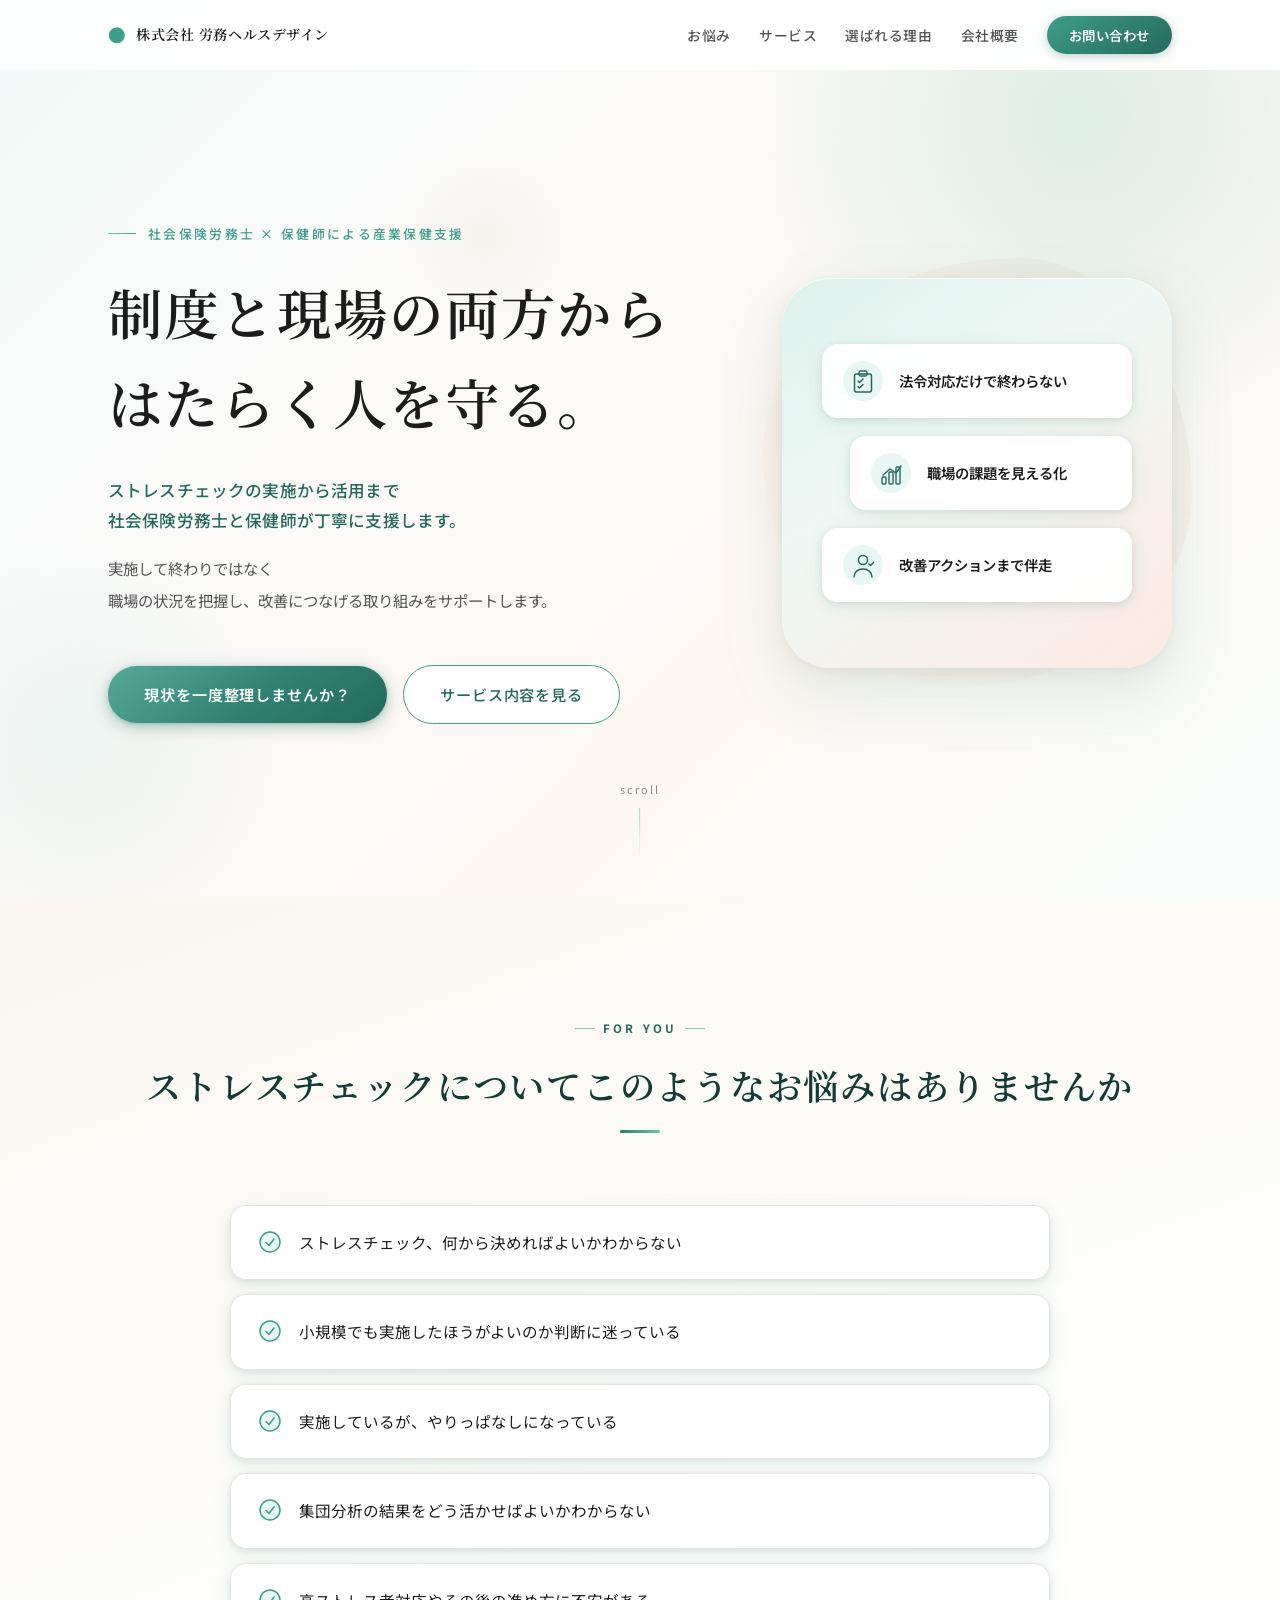
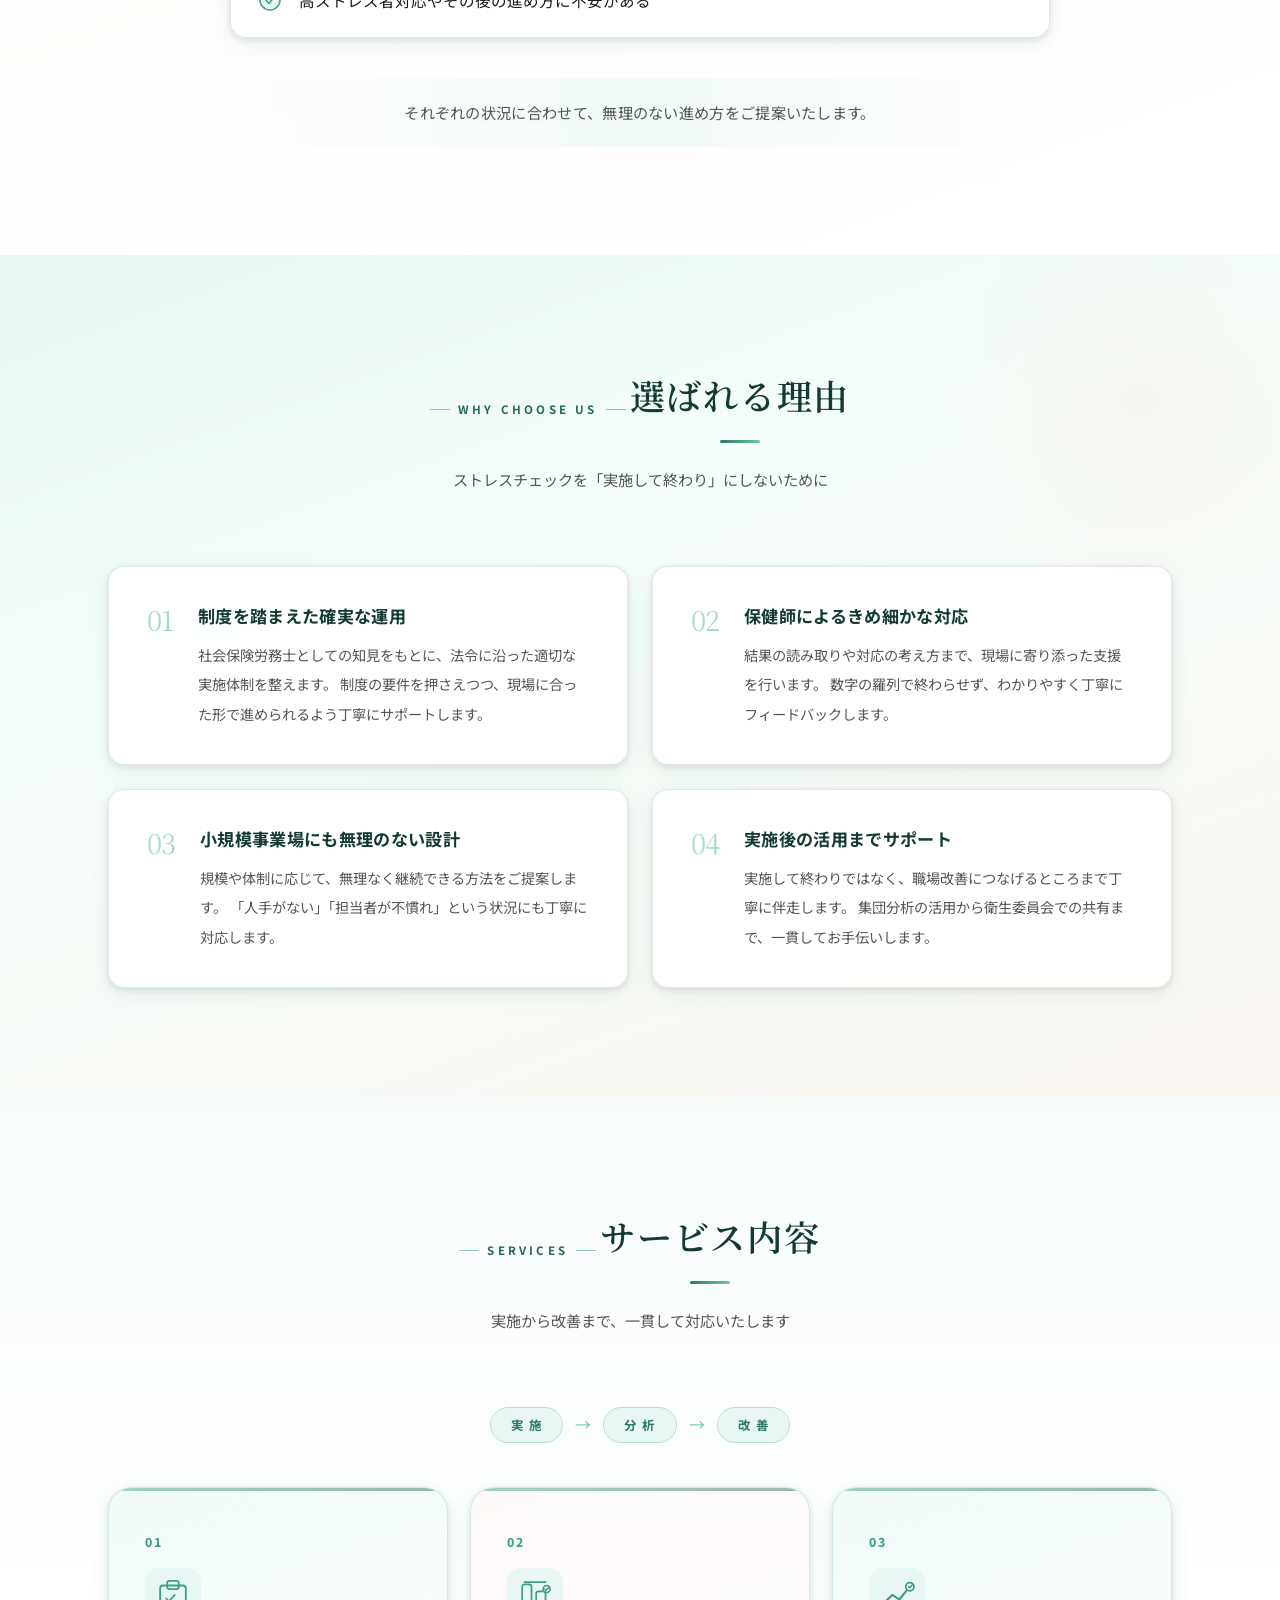
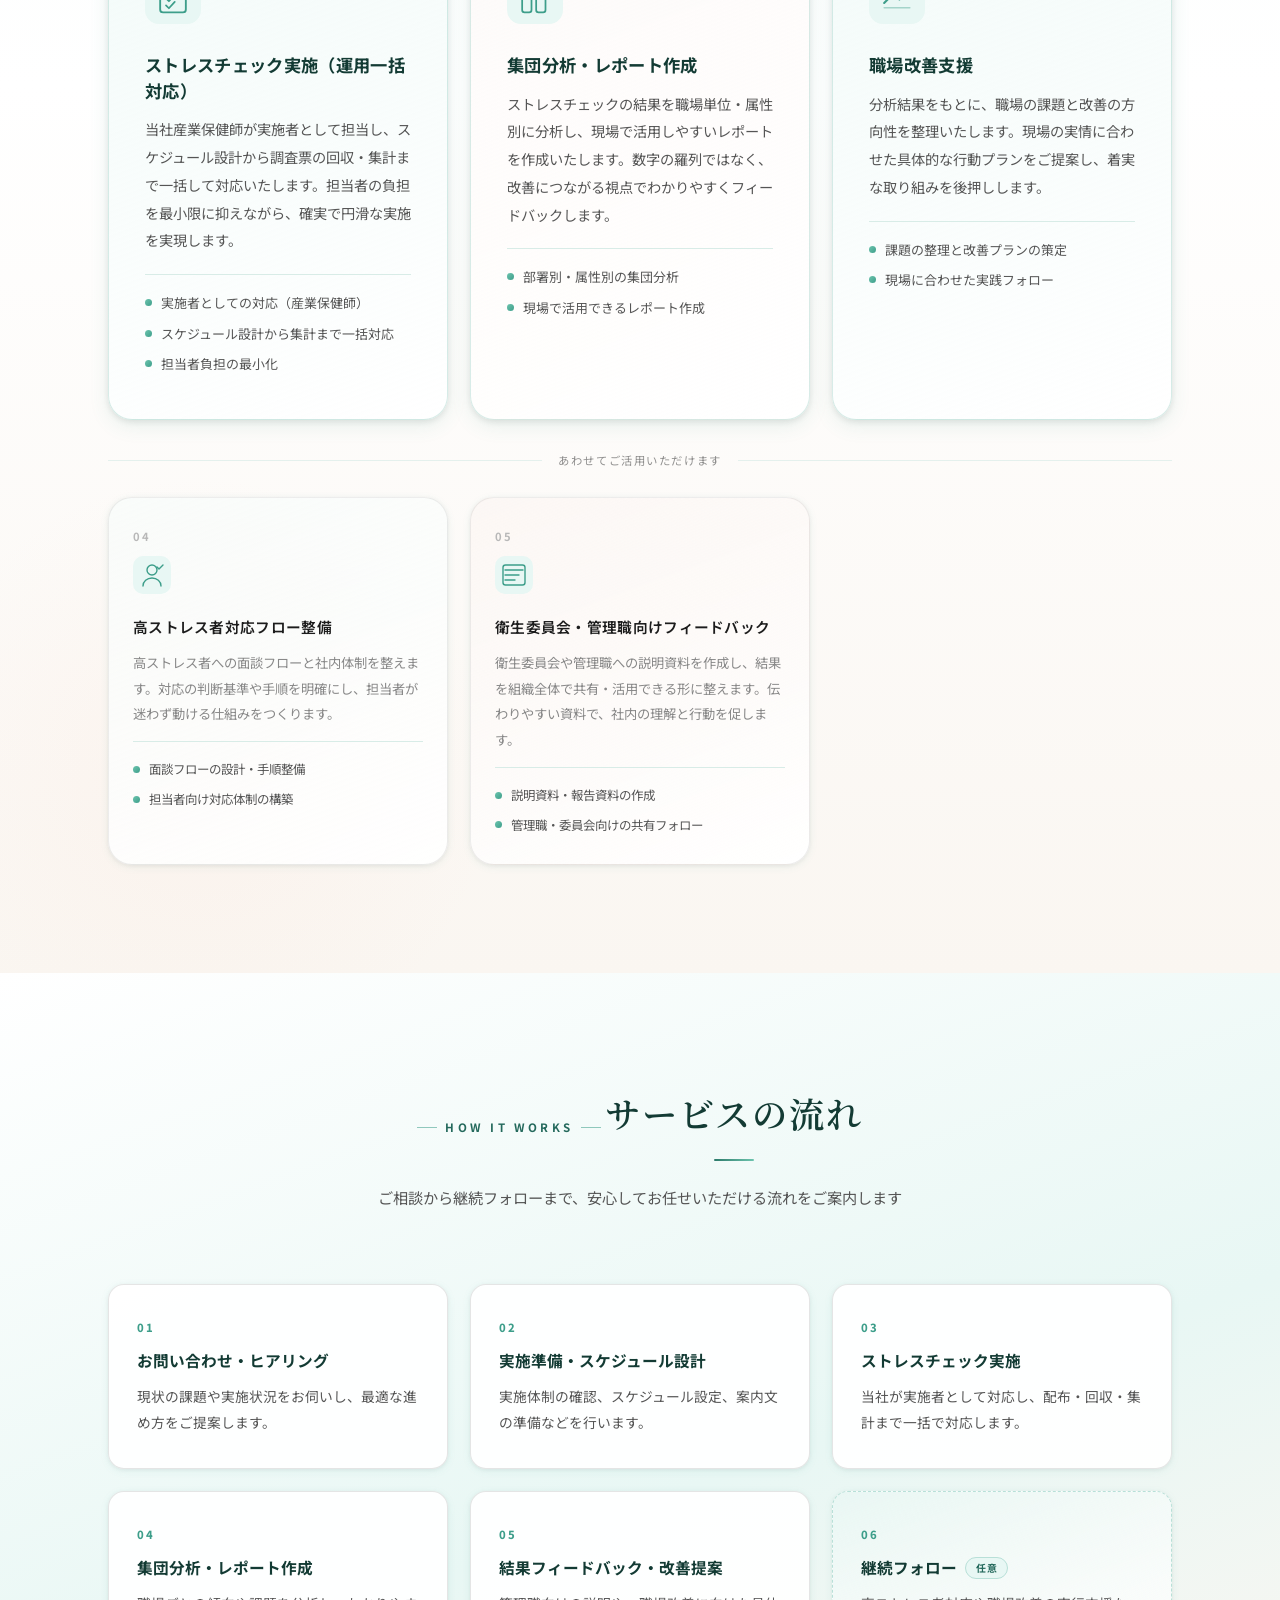
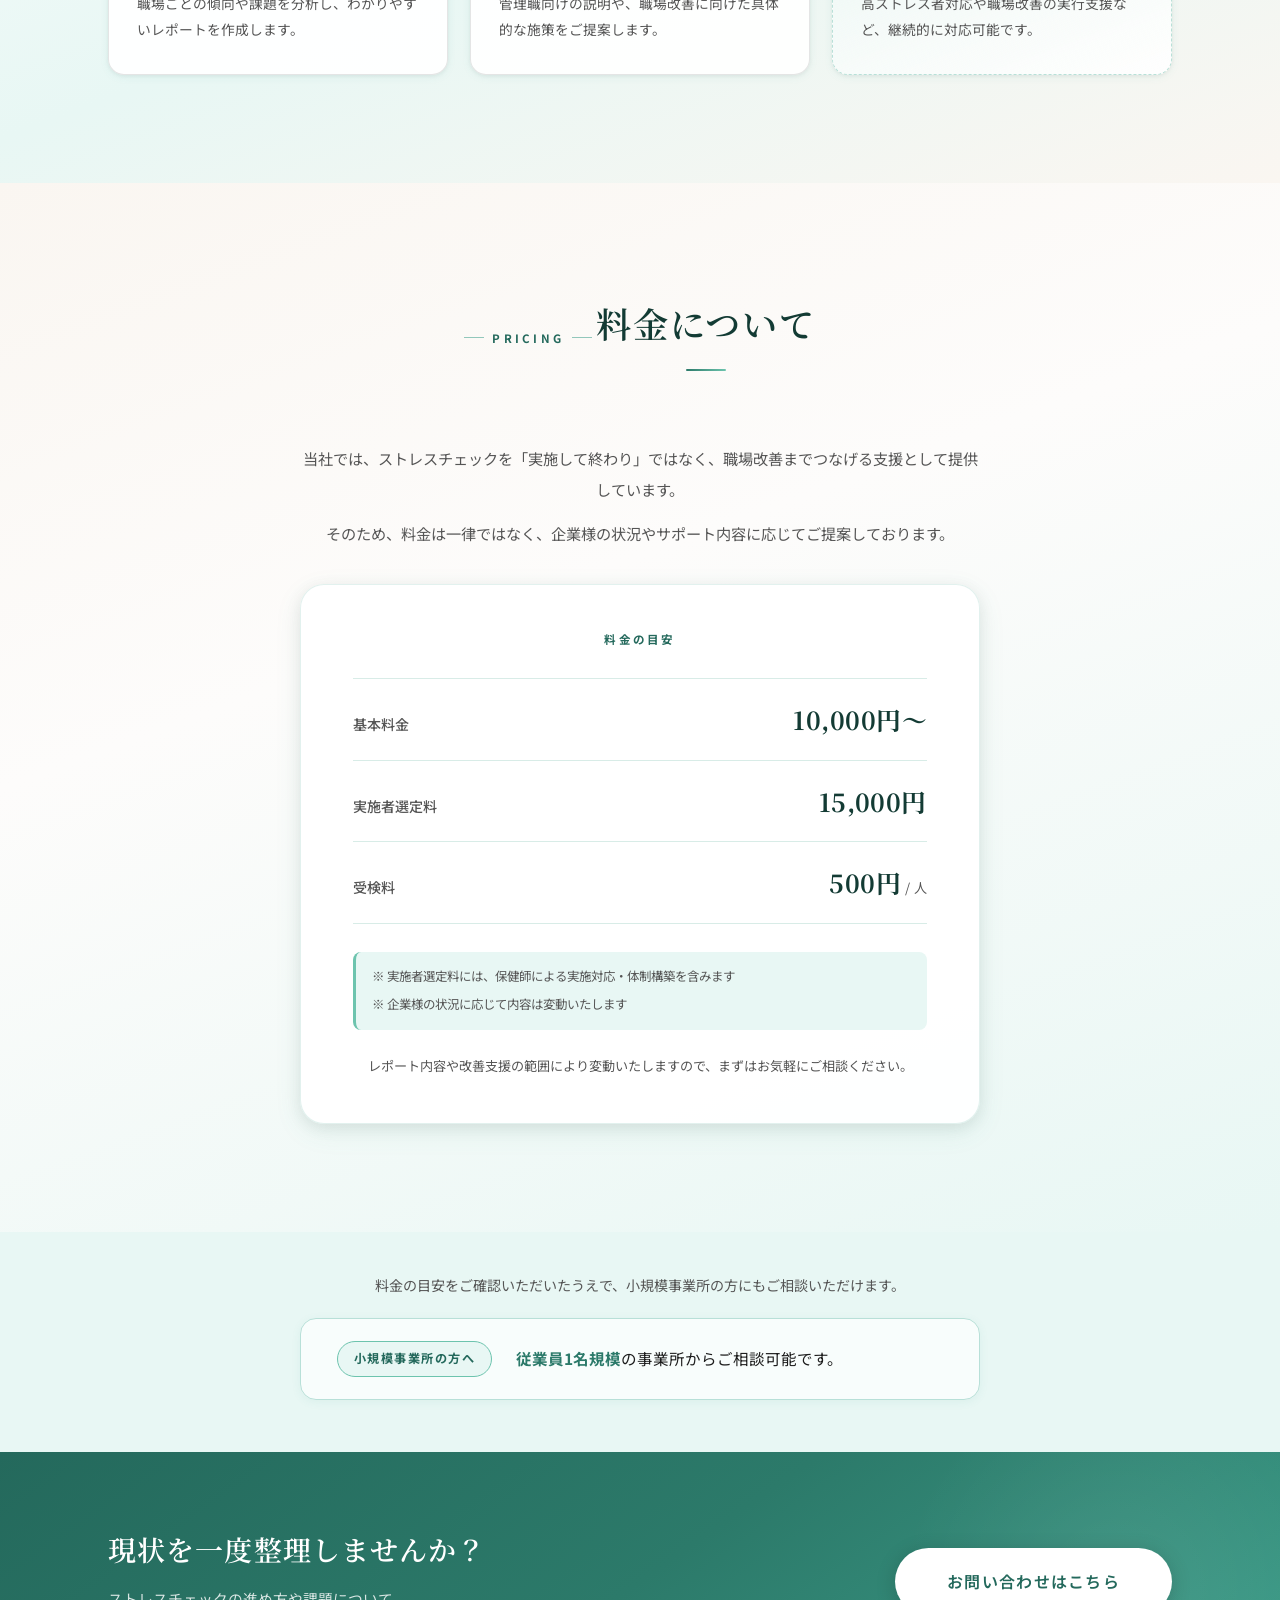
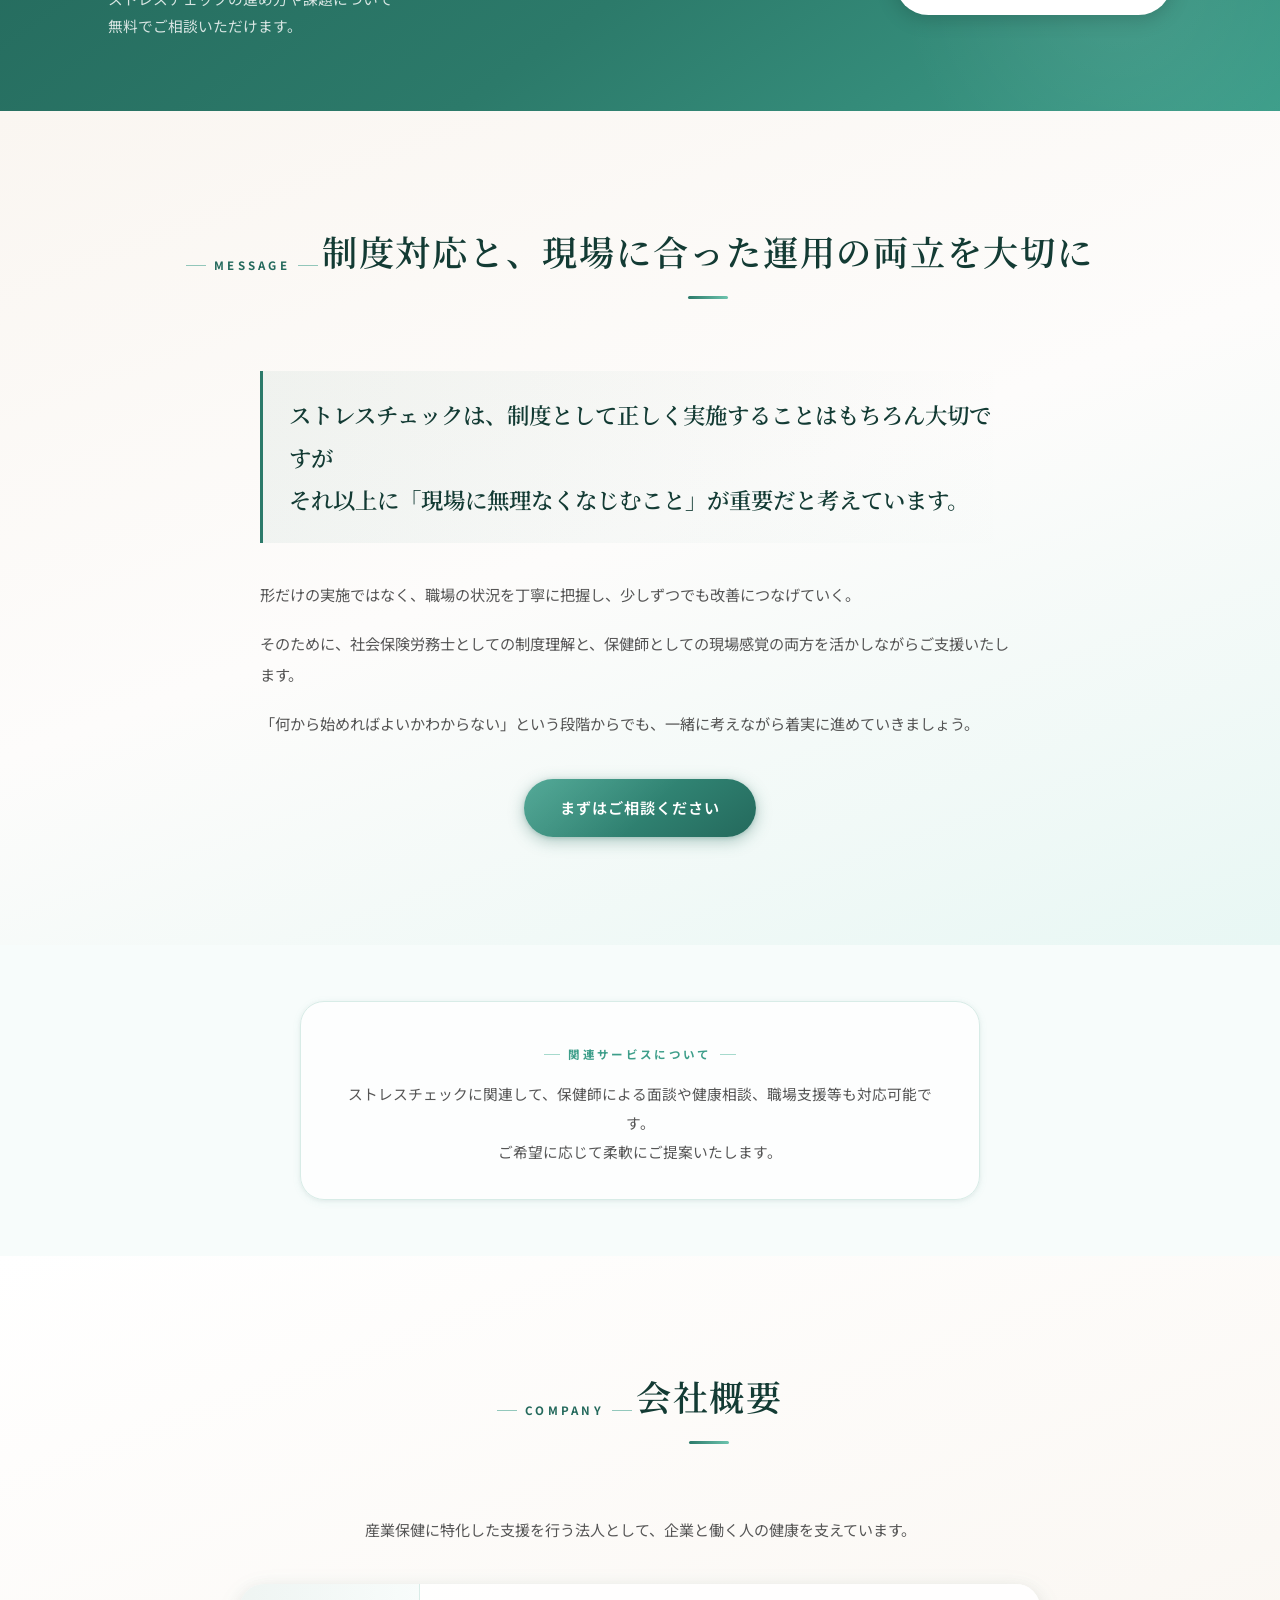
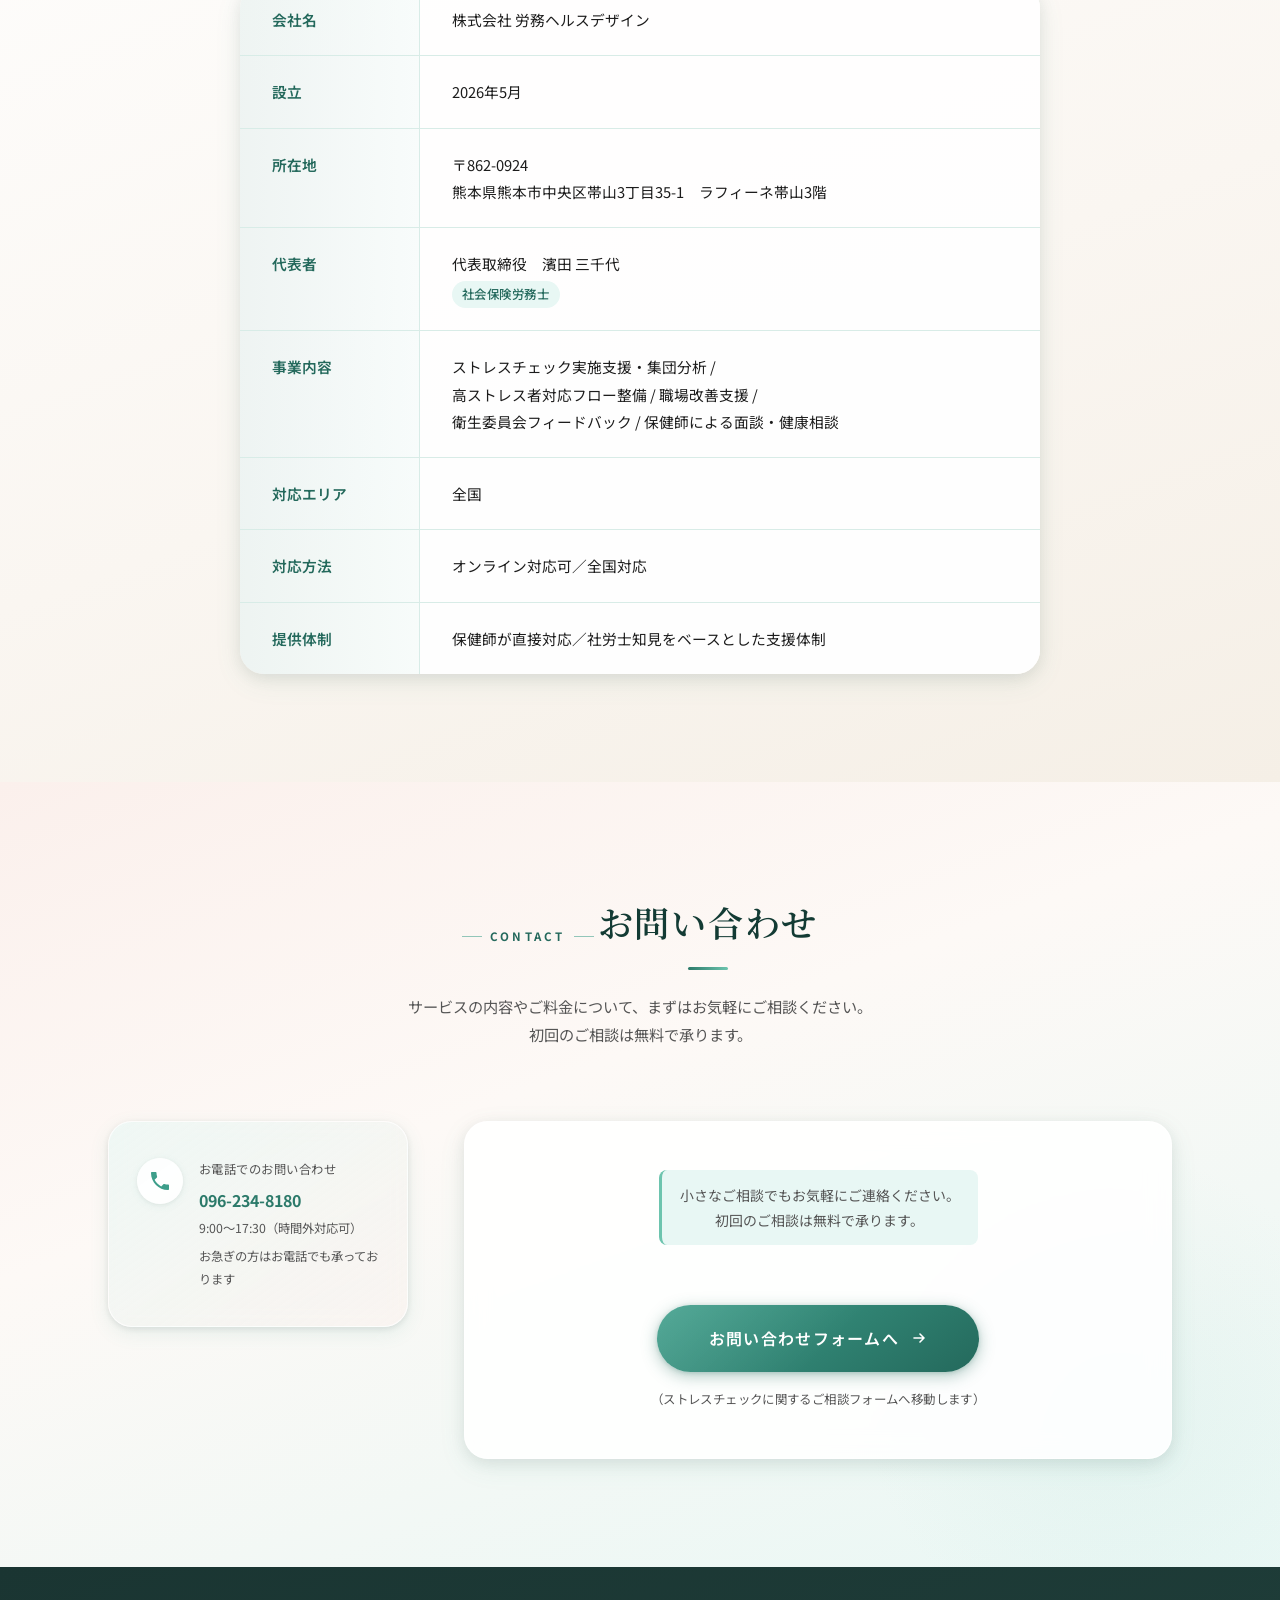
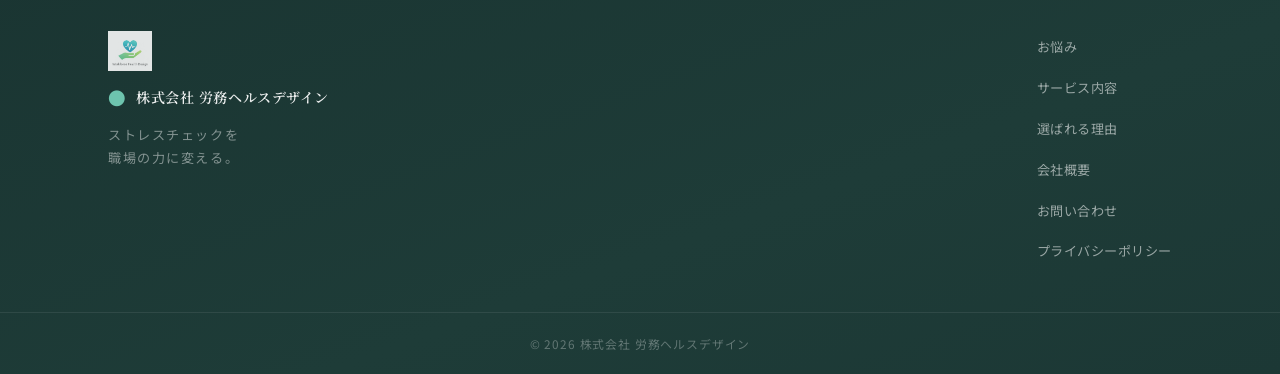
==== index.html @ 90122a7c "公開前の最終調整" ====
<!DOCTYPE html>
<html lang="ja">
<head>
  <meta charset="UTF-8" />
  <meta name="viewport" content="width=device-width, initial-scale=1.0" />
  <title>株式会社 労務ヘルスデザイン | ストレスチェック支援・産業保健サポート</title>
  <meta name="description" content="社会保険労務士の知見を土台に、保健師がストレスチェックの実施から結果活用まで丁寧にサポート。小規模事業場も対応可能。熊本市を拠点に全国対応。" />
  <link rel="preconnect" href="https://fonts.googleapis.com" />
  <link rel="preconnect" href="https://fonts.gstatic.com" crossorigin />
  <link href="https://fonts.googleapis.com/css2?family=Noto+Sans+JP:wght@300;400;500;700&family=Noto+Serif+JP:wght@300;400;600&display=swap" rel="stylesheet" />
  <link rel="stylesheet" href="style.css" />
</head>
<body>

  <!-- ===== HEADER / NAV ===== -->
  <header class="header" id="header">
    <div class="container header__inner">
      <a href="#top" class="logo">
        <span class="logo__mark">●</span>
        <span class="logo__text">株式会社 労務ヘルスデザイン</span>
      </a>
      <nav class="nav" id="nav">
        <ul class="nav__list">
          <li><a href="#concerns" class="nav__link">お悩み</a></li>
          <li><a href="#services" class="nav__link">サービス</a></li>
          <li><a href="#reasons" class="nav__link">選ばれる理由</a></li>
          <li><a href="#company" class="nav__link">会社概要</a></li>
          <li><a href="#contact" class="nav__link nav__link--cta">お問い合わせ</a></li>
        </ul>
      </nav>
      <button class="hamburger" id="hamburger" aria-label="メニューを開く">
        <span></span><span></span><span></span>
      </button>
    </div>
  </header>

  <!-- ===== HERO ===== -->
  <section class="hero" id="top">
    <div class="hero__bg">
      <div class="hero__circle hero__circle--1"></div>
      <div class="hero__circle hero__circle--2"></div>
      <div class="hero__circle hero__circle--3"></div>
      <div class="hero__circle hero__circle--4"></div>
    </div>
    <div class="container hero__inner">
      <div class="hero__content">
        <p class="hero__eyebrow">社会保険労務士 × 保健師による産業保健支援</p>
        <h1 class="hero__title">
          <span class="hero__title-line">制度と現場の両方から</span><br />
          <span class="hero__title-line">はたらく人を守る。</span>
        </h1>
        <p class="hero__subcopy">
          ストレスチェックの実施から活用まで<br />
          社会保険労務士と保健師が丁寧に支援します。
        </p>
        <p class="hero__desc">
          実施して終わりではなく<br class="pc-only" />
          職場の状況を把握し、改善につなげる取り組みをサポートします。
        </p>
        <div class="hero__actions">
          <a href="#contact" class="btn btn--primary">現状を一度整理しませんか？</a>
          <a href="#services" class="btn btn--outline">サービス内容を見る</a>
        </div>
      </div>
      <div class="hero__visual">
        <div class="hero__img-wrap">
          <div class="hero__img-placeholder">
            <div class="hero__icon-group">
              <!-- ① ストレスチェック実施 -->
              <div class="hero__icon-badge">
                <svg width="40" height="40" viewBox="0 0 40 40" fill="none" aria-hidden="true">
                  <circle cx="20" cy="20" r="20" fill="#E8F7F4"/>
                  <rect x="11.5" y="13" width="17" height="18" rx="2" stroke="#24695C" stroke-width="1.5"/>
                  <rect x="16" y="10" width="8" height="5" rx="1.5" stroke="#24695C" stroke-width="1.3"/>
                  <path d="M15 20l1.5 1.5 3.5-3.5" stroke="#24695C" stroke-width="1.4" stroke-linecap="round" stroke-linejoin="round"/>
                  <path d="M15 25.5l1.5 1.5 3.5-3.5" stroke="#24695C" stroke-width="1.4" stroke-linecap="round" stroke-linejoin="round"/>
                </svg>
                <span>法令対応だけで終わらない</span>
              </div>
              <!-- ② 集団分析・結果活用 -->
              <div class="hero__icon-badge">
                <svg width="40" height="40" viewBox="0 0 40 40" fill="none" aria-hidden="true">
                  <circle cx="20" cy="20" r="20" fill="#E8F7F4"/>
                  <rect x="11" y="24" width="4" height="7" rx="1" stroke="#24695C" stroke-width="1.4"/>
                  <rect x="18" y="19" width="4" height="12" rx="1" stroke="#24695C" stroke-width="1.4"/>
                  <rect x="25" y="14" width="4" height="17" rx="1" stroke="#24695C" stroke-width="1.4"/>
                  <path d="M12 22l7-6 6 4 5-7" stroke="#24695C" stroke-width="1.4" stroke-linecap="round" stroke-linejoin="round"/>
                </svg>
                <span>職場の課題を見える化</span>
              </div>
              <!-- ③ 高ストレス者対応 -->
              <div class="hero__icon-badge">
                <svg width="40" height="40" viewBox="0 0 40 40" fill="none" aria-hidden="true">
                  <circle cx="20" cy="20" r="20" fill="#E8F7F4"/>
                  <circle cx="20" cy="15" r="4.5" stroke="#24695C" stroke-width="1.5"/>
                  <path d="M11 32c0-5 4-8 9-8s9 3 9 8" stroke="#24695C" stroke-width="1.5" stroke-linecap="round"/>
                  <path d="M26 19l1.5 1.5 3-3" stroke="#24695C" stroke-width="1.4" stroke-linecap="round" stroke-linejoin="round"/>
                </svg>
                <span>改善アクションまで伴走</span>
              </div>
            </div>
          </div>
        </div>
      </div>
    </div>
    <div class="hero__scroll">
      <span>scroll</span>
      <div class="hero__scroll-line"></div>
    </div>
  </section>

  <!-- ===== CONCERNS ===== -->
  <section class="section concerns" id="concerns">
    <div class="container">
      <div class="section__head">
        <p class="section__label">For You</p>
        <h2 class="section__title">ストレスチェックについて<br class="sp-only" />このようなお悩みはありませんか</h2>
      </div>
      <div class="concerns__inner">
        <ul class="concerns__list">
          <li class="concerns__item">
            <svg width="22" height="22" viewBox="0 0 22 22" fill="none" aria-hidden="true" class="concerns__check">
              <circle cx="11" cy="11" r="10" fill="#E8F7F4" stroke="#3D9E8A" stroke-width="1.5"/>
              <path d="M7 11.5l3 3 5-6.5" stroke="#3D9E8A" stroke-width="1.6" stroke-linecap="round" stroke-linejoin="round"/>
            </svg>
            <span>ストレスチェック、何から決めればよいかわからない</span>
          </li>
          <li class="concerns__item">
            <svg width="22" height="22" viewBox="0 0 22 22" fill="none" aria-hidden="true" class="concerns__check">
              <circle cx="11" cy="11" r="10" fill="#E8F7F4" stroke="#3D9E8A" stroke-width="1.5"/>
              <path d="M7 11.5l3 3 5-6.5" stroke="#3D9E8A" stroke-width="1.6" stroke-linecap="round" stroke-linejoin="round"/>
            </svg>
            <span>小規模でも実施したほうがよいのか<br class="sp-only" />判断に迷っている</span>
          </li>
          <li class="concerns__item">
            <svg width="22" height="22" viewBox="0 0 22 22" fill="none" aria-hidden="true" class="concerns__check">
              <circle cx="11" cy="11" r="10" fill="#E8F7F4" stroke="#3D9E8A" stroke-width="1.5"/>
              <path d="M7 11.5l3 3 5-6.5" stroke="#3D9E8A" stroke-width="1.6" stroke-linecap="round" stroke-linejoin="round"/>
            </svg>
            <span>実施しているが、やりっぱなしになっている</span>
          </li>
          <li class="concerns__item">
            <svg width="22" height="22" viewBox="0 0 22 22" fill="none" aria-hidden="true" class="concerns__check">
              <circle cx="11" cy="11" r="10" fill="#E8F7F4" stroke="#3D9E8A" stroke-width="1.5"/>
              <path d="M7 11.5l3 3 5-6.5" stroke="#3D9E8A" stroke-width="1.6" stroke-linecap="round" stroke-linejoin="round"/>
            </svg>
            <span>集団分析の結果をどう活かせばよいか<br class="sp-only" />わからない</span>
          </li>
          <li class="concerns__item">
            <svg width="22" height="22" viewBox="0 0 22 22" fill="none" aria-hidden="true" class="concerns__check">
              <circle cx="11" cy="11" r="10" fill="#E8F7F4" stroke="#3D9E8A" stroke-width="1.5"/>
              <path d="M7 11.5l3 3 5-6.5" stroke="#3D9E8A" stroke-width="1.6" stroke-linecap="round" stroke-linejoin="round"/>
            </svg>
            <span>高ストレス者対応や<br class="sp-only" />その後の進め方に不安がある</span>
          </li>
        </ul>
        <p class="concerns__closing">
          それぞれの状況に合わせて、無理のない進め方をご提案いたします。
        </p>
      </div>
    </div>
  </section>

  <!-- ===== REASONS ===== -->
  <section class="section reasons" id="reasons">
    <div class="container">
      <div class="section__head">
        <p class="section__label">Why Choose Us</p>
        <h2 class="section__title">選ばれる理由</h2>
        <p class="section__sub">ストレスチェックを「実施して終わり」にしないために</p>
      </div>
      <div class="reasons__grid">

        <div class="reason-item fade-up">
          <div class="reason-item__num">01</div>
          <div class="reason-item__body">
            <h3 class="reason-item__title">制度を踏まえた確実な運用</h3>
            <p class="reason-item__text">
              社会保険労務士としての知見をもとに、法令に沿った適切な実施体制を整えます。
              制度の要件を押さえつつ、現場に合った形で進められるよう丁寧にサポートします。
            </p>
          </div>
        </div>

        <div class="reason-item fade-up fade-up-delay-1">
          <div class="reason-item__num">02</div>
          <div class="reason-item__body">
            <h3 class="reason-item__title">保健師によるきめ細かな対応</h3>
            <p class="reason-item__text">
              結果の読み取りや対応の考え方まで、現場に寄り添った支援を行います。
              数字の羅列で終わらせず、わかりやすく丁寧にフィードバックします。
            </p>
          </div>
        </div>

        <div class="reason-item fade-up fade-up-delay-2">
          <div class="reason-item__num">03</div>
          <div class="reason-item__body">
            <h3 class="reason-item__title">小規模事業場にも無理のない設計</h3>
            <p class="reason-item__text">
              規模や体制に応じて、無理なく継続できる方法をご提案します。
              「人手がない」「担当者が不慣れ」という状況にも丁寧に対応します。
            </p>
          </div>
        </div>

        <div class="reason-item fade-up fade-up-delay-3">
          <div class="reason-item__num">04</div>
          <div class="reason-item__body">
            <h3 class="reason-item__title">実施後の活用までサポート</h3>
            <p class="reason-item__text">
              実施して終わりではなく、職場改善につなげるところまで丁寧に伴走します。
              集団分析の活用から衛生委員会での共有まで、一貫してお手伝いします。
            </p>
          </div>
        </div>

      </div>
    </div>
  </section>

  <!-- ===== SERVICES ===== -->
  <section class="section services" id="services">
    <div class="container">
      <div class="section__head">
        <p class="section__label">Services</p>
        <h2 class="section__title">サービス内容</h2>
        <p class="section__sub">実施から改善まで、一貫して対応いたします</p>
      </div>
      <div class="services__flow-bar" aria-hidden="true">
        <span class="services__flow-bar__step">実 施</span>
        <span class="services__flow-bar__arrow">→</span>
        <span class="services__flow-bar__step">分 析</span>
        <span class="services__flow-bar__arrow">→</span>
        <span class="services__flow-bar__step">改 善</span>
      </div>
      <div class="services__grid">

        <div class="service-card service-card--main">
          <div class="service-card__num">01</div>
          <div class="service-card__icon">
            <svg width="48" height="48" viewBox="0 0 48 48" fill="none" aria-hidden="true">
              <rect width="48" height="48" rx="12" fill="#E8F7F4"/>
              <rect x="13" y="15" width="22" height="23" rx="2.5" stroke="#3D9E8A" stroke-width="1.6"/>
              <rect x="19" y="11" width="10" height="7" rx="2" stroke="#3D9E8A" stroke-width="1.5"/>
              <path d="M18 26l2.5 2.5 5-5.5" stroke="#3D9E8A" stroke-width="1.5" stroke-linecap="round" stroke-linejoin="round"/>
              <path d="M18 32l2.5 2.5 5-5.5" stroke="#3D9E8A" stroke-width="1.5" stroke-linecap="round" stroke-linejoin="round"/>
            </svg>
          </div>
          <h3 class="service-card__title">ストレスチェック実施（運用一括対応）</h3>
          <p class="service-card__text">
            当社産業保健師が実施者として担当し、スケジュール設計から調査票の回収・集計まで一括して対応いたします。担当者の負担を最小限に抑えながら、確実で円滑な実施を実現します。
          </p>
          <ul class="service-card__list">
            <li>実施者としての対応（産業保健師）</li>
            <li>スケジュール設計から集計まで一括対応</li>
            <li>担当者負担の最小化</li>
          </ul>
        </div>

        <div class="service-card service-card--main">
          <div class="service-card__num">02</div>
          <div class="service-card__icon">
            <svg width="48" height="48" viewBox="0 0 48 48" fill="none" aria-hidden="true">
              <rect width="48" height="48" rx="12" fill="#E8F7F4"/>
              <rect x="13" y="14" width="8" height="24" rx="2" stroke="#3D9E8A" stroke-width="1.5"/>
              <rect x="25" y="20" width="8" height="18" rx="2" stroke="#3D9E8A" stroke-width="1.5"/>
              <path d="M15 12h18" stroke="#3D9E8A" stroke-width="1.5" stroke-linecap="round"/>
              <circle cx="34" cy="18" r="3" stroke="#3D9E8A" stroke-width="1.4"/>
              <path d="M32.5 18l1 1 2-2" stroke="#3D9E8A" stroke-width="1.3" stroke-linecap="round" stroke-linejoin="round"/>
            </svg>
          </div>
          <h3 class="service-card__title">集団分析・レポート作成</h3>
          <p class="service-card__text">
            ストレスチェックの結果を職場単位・属性別に分析し、現場で活用しやすいレポートを作成いたします。数字の羅列ではなく、改善につながる視点でわかりやすくフィードバックします。
          </p>
          <ul class="service-card__list">
            <li>部署別・属性別の集団分析</li>
            <li>現場で活用できるレポート作成</li>
          </ul>
        </div>

        <div class="service-card service-card--main">
          <div class="service-card__num">03</div>
          <div class="service-card__icon">
            <svg width="48" height="48" viewBox="0 0 48 48" fill="none" aria-hidden="true">
              <rect width="48" height="48" rx="12" fill="#E8F7F4"/>
              <path d="M13 34h22" stroke="#3D9E8A" stroke-width="1.3" stroke-linecap="round" opacity=".4"/>
              <path d="M13 30l7-7 6 4 9-11" stroke="#3D9E8A" stroke-width="1.8" stroke-linecap="round" stroke-linejoin="round"/>
              <circle cx="35" cy="16" r="3.5" fill="#E8F7F4" stroke="#3D9E8A" stroke-width="1.5"/>
              <path d="M33.8 16l1 1 2.4-2.4" stroke="#3D9E8A" stroke-width="1.3" stroke-linecap="round" stroke-linejoin="round"/>
            </svg>
          </div>
          <h3 class="service-card__title">職場改善支援</h3>
          <p class="service-card__text">
            分析結果をもとに、職場の課題と改善の方向性を整理いたします。現場の実情に合わせた具体的な行動プランをご提案し、着実な取り組みを後押しします。
          </p>
          <ul class="service-card__list">
            <li>課題の整理と改善プランの策定</li>
            <li>現場に合わせた実践フォロー</li>
          </ul>
        </div>

        <div class="services__divider" aria-hidden="true">
          <span>あわせてご活用いただけます</span>
        </div>

        <div class="service-card service-card--sub">
          <div class="service-card__num">04</div>
          <div class="service-card__icon">
            <svg width="38" height="38" viewBox="0 0 38 38" fill="none" aria-hidden="true">
              <rect width="38" height="38" rx="10" fill="#E8F7F4"/>
              <circle cx="19" cy="14" r="5" stroke="#3D9E8A" stroke-width="1.4"/>
              <path d="M10 30c0-4.4 4-8 9-8s9 3.6 9 8" stroke="#3D9E8A" stroke-width="1.4" stroke-linecap="round"/>
              <path d="M24 11l2 2 4-4" stroke="#3D9E8A" stroke-width="1.4" stroke-linecap="round" stroke-linejoin="round"/>
            </svg>
          </div>
          <h3 class="service-card__title">高ストレス者対応フロー整備</h3>
          <p class="service-card__text">
            高ストレス者への面談フローと社内体制を整えます。対応の判断基準や手順を明確にし、担当者が迷わず動ける仕組みをつくります。
          </p>
          <ul class="service-card__list">
            <li>面談フローの設計・手順整備</li>
            <li>担当者向け対応体制の構築</li>
          </ul>
        </div>

        <div class="service-card service-card--sub">
          <div class="service-card__num">05</div>
          <div class="service-card__icon">
            <svg width="38" height="38" viewBox="0 0 38 38" fill="none" aria-hidden="true">
              <rect width="38" height="38" rx="10" fill="#E8F7F4"/>
              <path d="M10 14h18M10 19h14M10 24h10" stroke="#3D9E8A" stroke-width="1.4" stroke-linecap="round"/>
              <rect x="8" y="9" width="22" height="20" rx="2.5" stroke="#3D9E8A" stroke-width="1.4"/>
            </svg>
          </div>
          <h3 class="service-card__title">衛生委員会・管理職向けフィードバック</h3>
          <p class="service-card__text">
            衛生委員会や管理職への説明資料を作成し、結果を組織全体で共有・活用できる形に整えます。伝わりやすい資料で、社内の理解と行動を促します。
          </p>
          <ul class="service-card__list">
            <li>説明資料・報告資料の作成</li>
            <li>管理職・委員会向けの共有フォロー</li>
          </ul>
        </div>

      </div>
    </div>
  </section>

  <!-- ===== SERVICE FLOW ===== -->
  <section class="section flow-section" id="flow">
    <div class="container">
      <div class="section__head">
        <p class="section__label">How it Works</p>
        <h2 class="section__title">サービスの流れ</h2>
        <p class="section__sub">ご相談から継続フォローまで、安心してお任せいただける流れをご案内します</p>
      </div>
      <div class="flow-steps">
        <div class="flow-step">
          <span class="flow-step__num">01</span>
          <h3 class="flow-step__title">お問い合わせ・ヒアリング</h3>
          <p class="flow-step__text">現状の課題や実施状況をお伺いし、最適な進め方をご提案します。</p>
        </div>
        <div class="flow-step">
          <span class="flow-step__num">02</span>
          <h3 class="flow-step__title">実施準備・スケジュール設計</h3>
          <p class="flow-step__text">実施体制の確認、スケジュール設定、案内文の準備などを行います。</p>
        </div>
        <div class="flow-step">
          <span class="flow-step__num">03</span>
          <h3 class="flow-step__title">ストレスチェック実施</h3>
          <p class="flow-step__text">当社が実施者として対応し、配布・回収・集計まで一括で対応します。</p>
        </div>
        <div class="flow-step">
          <span class="flow-step__num">04</span>
          <h3 class="flow-step__title">集団分析・レポート作成</h3>
          <p class="flow-step__text">職場ごとの傾向や課題を分析し、わかりやすいレポートを作成します。</p>
        </div>
        <div class="flow-step">
          <span class="flow-step__num">05</span>
          <h3 class="flow-step__title">結果フィードバック・改善提案</h3>
          <p class="flow-step__text">管理職向けの説明や、職場改善に向けた具体的な施策をご提案します。</p>
        </div>
        <div class="flow-step flow-step--optional">
          <span class="flow-step__num">06</span>
          <h3 class="flow-step__title">継続フォロー<span class="flow-step__badge">任意</span></h3>
          <p class="flow-step__text">高ストレス者対応や職場改善の実行支援など、継続的に対応可能です。</p>
        </div>
      </div>
    </div>
  </section>

  <!-- ===== PRICING ===== -->
  <section class="section pricing" id="pricing">
    <div class="container">
      <div class="section__head">
        <p class="section__label">Pricing</p>
        <h2 class="section__title">料金について</h2>
      </div>
      <div class="pricing__inner">
        <div class="pricing__lead">
          <p>当社では、ストレスチェックを「実施して終わり」ではなく、職場改善までつなげる支援として提供しています。</p>
          <p>そのため、料金は一律ではなく、企業様の状況やサポート内容に応じてご提案しております。</p>
        </div>
        <div class="pricing__card">
          <p class="pricing__card-label">料金の目安</p>
          <ul class="pricing__list">
            <li class="pricing__item">
              <span class="pricing__item-label">基本料金</span>
              <span class="pricing__item-value">10,000円〜</span>
            </li>
            <li class="pricing__item">
              <span class="pricing__item-label">実施者選定料</span>
              <span class="pricing__item-value">15,000円</span>
            </li>
            <li class="pricing__item">
              <span class="pricing__item-label">受検料</span>
              <span class="pricing__item-value">500円<span class="pricing__item-unit"> / 人</span></span>
            </li>
          </ul>
          <ul class="pricing__remarks">
            <li>※ 実施者選定料には、保健師による実施対応・体制構築を含みます</li>
            <li>※ 企業様の状況に応じて内容は変動いたします</li>
          </ul>
          <p class="pricing__card-note">レポート内容や改善支援の範囲により変動いたしますので、まずはお気軽にご相談ください。</p>
        </div>
      </div>
    </div>
  </section>

  <!-- ===== SMALL BUSINESS CALLOUT ===== -->
  <section class="smb-callout">
    <div class="container">
      <p class="smb-callout__lead">料金の目安をご確認いただいたうえで、小規模事業所の方にもご相談いただけます。</p>
      <div class="smb-callout__box">
        <span class="smb-callout__tag">小規模事業所の方へ</span>
        <p class="smb-callout__text"><span class="smb-callout__highlight">従業員1名規模</span>の事業所からご相談可能です。</p>
      </div>
    </div>
  </section>

  <!-- ===== PRICING CTA ===== -->
  <section class="pricing-cta">
    <div class="container">
      <div class="pricing-cta__inner">
        <div class="pricing-cta__text">
          <h2 class="pricing-cta__title">現状を一度整理しませんか？</h2>
          <p class="pricing-cta__sub">ストレスチェックの進め方や課題について<br />無料でご相談いただけます。</p>
        </div>
        <a href="#contact" class="btn btn--primary btn--lg pricing-cta__btn">お問い合わせはこちら</a>
      </div>
    </div>
  </section>

  <!-- ===== MESSAGE ===== -->
  <section class="section message" id="message">
    <div class="container">
      <div class="section__head">
        <p class="section__label">Message</p>
        <h2 class="section__title">制度対応と、現場に合った運用の両立を大切に</h2>
      </div>
      <div class="message__inner">
        <p class="message__lead">
          ストレスチェックは、制度として正しく実施することはもちろん大切ですが<br class="pc-only" />
          それ以上に「現場に無理なくなじむこと」が重要だと考えています。
        </p>
        <p class="message__body">
          形だけの実施ではなく、職場の状況を丁寧に把握し、少しずつでも改善につなげていく。
        </p>
        <p class="message__body">
          そのために、社会保険労務士としての制度理解と、保健師としての現場感覚の両方を活かしながらご支援いたします。
        </p>
        <p class="message__body">
          「何から始めればよいかわからない」という段階からでも、一緒に考えながら着実に進めていきましょう。
        </p>
        <div class="message__actions">
          <a href="#contact" class="btn btn--primary">まずはご相談ください</a>
        </div>
      </div>
    </div>
  </section>

  <!-- ===== SUPPLEMENTARY ===== -->
  <section class="supplementary" id="supplementary">
    <div class="container">
      <div class="supplementary__inner">
        <p class="supplementary__label">関連サービスについて</p>
        <p class="supplementary__text">
          ストレスチェックに関連して、保健師による面談や健康相談、職場支援等も対応可能です。<br />
          ご希望に応じて柔軟にご提案いたします。
        </p>
      </div>
    </div>
  </section>

  <!-- ===== COMPANY ===== -->
  <section class="section company" id="company">
    <div class="container">
      <div class="section__head">
        <p class="section__label">Company</p>
        <h2 class="section__title">会社概要</h2>
      </div>
      <div class="company__inner">
        <p class="company__intro">産業保健に特化した支援を行う法人として、企業と働く人の健康を支えています。</p>
        <table class="company__table">
          <tbody>
            <tr>
              <th>会社名</th>
              <td>株式会社 労務ヘルスデザイン</td>
            </tr>
            <tr>
              <th>設立</th>
              <td>2026年5月</td>
            </tr>
            <tr>
              <th>所在地</th>
              <td>〒862-0924<br />熊本県熊本市中央区帯山3丁目35-1　ラフィーネ帯山3階</td>
            </tr>
            <tr>
              <th>代表者</th>
              <td>代表取締役　濱田 三千代<br /><span class="company__td-note">社会保険労務士</span></td>
            </tr>
            <tr>
              <th>事業内容</th>
              <td>
                ストレスチェック実施支援・集団分析 /<br />
                高ストレス者対応フロー整備 / 職場改善支援 /<br />
                衛生委員会フィードバック / 保健師による面談・健康相談
              </td>
            </tr>
            <tr>
              <th>対応エリア</th>
              <td>全国</td>
            </tr>
            <tr>
              <th>対応方法</th>
              <td>オンライン対応可／全国対応</td>
            </tr>
            <tr>
              <th>提供体制</th>
              <td>保健師が直接対応／社労士知見をベースとした支援体制</td>
            </tr>
          </tbody>
        </table>
      </div>
    </div>
  </section>

  <!-- ===== CONTACT ===== -->
  <section class="section contact" id="contact">
    <div class="container">
      <div class="section__head">
        <p class="section__label">Contact</p>
        <h2 class="section__title">お問い合わせ</h2>
        <p class="section__sub">
          サービスの内容やご料金について、まずはお気軽にご相談ください。<br />
          初回のご相談は無料で承ります。
        </p>
      </div>
      <div class="contact__inner">
        <div class="contact__info">
          <div class="contact__info-item">
            <div class="contact__info-icon">
              <svg width="24" height="24" viewBox="0 0 24 24" fill="none" aria-hidden="true">
                <path d="M6.6 10.8c1.4 2.8 3.8 5.1 6.6 6.6l2.2-2.2c.3-.3.7-.4 1-.2 1.1.4 2.3.6 3.6.6.6 0 1 .4 1 1V20c0 .6-.4 1-1 1-9.4 0-17-7.6-17-17 0-.6.4-1 1-1h3.5c.6 0 1 .4 1 1 0 1.3.2 2.5.6 3.6.1.3 0 .7-.2 1L6.6 10.8z" fill="#3D9E8A"/>
              </svg>
            </div>
            <div>
              <p class="contact__info-label">お電話でのお問い合わせ</p>
              <p class="contact__info-value">096-234-8180</p>
              <p class="contact__info-note">9:00〜17:30（時間外対応可）</p>
              <p class="contact__info-note" style="margin-top:6px;">お急ぎの方はお電話でも承っております</p>
            </div>
          </div>
        </div>

        <div class="contact__form contact__form--external">
          <p class="contact__form-note">小さなご相談でもお気軽にご連絡ください。<br />初回のご相談は無料で承ります。</p>
          <div class="contact__ext-action">
            <a href="https://form.run/@hamada-health" target="_blank" rel="noopener noreferrer" class="btn btn--primary btn--lg">
              お問い合わせフォームへ
              <svg width="16" height="16" viewBox="0 0 16 16" fill="none" aria-hidden="true" style="margin-left:4px;vertical-align:-2px;">
                <path d="M3 8h10M9 4l4 4-4 4" stroke="currentColor" stroke-width="1.6" stroke-linecap="round" stroke-linejoin="round"/>
              </svg>
            </a>
            <p class="contact__ext-note">（ストレスチェックに関するご相談フォームへ移動します）</p>
          </div>
        </div>
      </div>
    </div>
  </section>

  <!-- ===== FOOTER ===== -->
  <footer class="footer">
    <div class="container footer__inner">
      <div class="footer__brand">
        <div class="footer-logo">
          <img src="./logo.png" alt="株式会社 労務ヘルスデザイン">
        </div>
        <a href="#top" class="logo logo--white">
          <span class="logo__mark">●</span>
          <span class="logo__text">株式会社 労務ヘルスデザイン</span>
        </a>
        <p class="footer__tagline">ストレスチェックを<br />職場の力に変える。</p>
      </div>
      <nav class="footer__nav">
        <ul>
          <li><a href="#concerns">お悩み</a></li>
          <li><a href="#services">サービス内容</a></li>
          <li><a href="#reasons">選ばれる理由</a></li>
          <li><a href="#company">会社概要</a></li>
          <li><a href="#contact">お問い合わせ</a></li>
          <li><a href="#">プライバシーポリシー</a></li>
        </ul>
      </nav>
    </div>
    <div class="footer__bottom">
      <p>&copy; 2026 株式会社 労務ヘルスデザイン</p>
    </div>
  </footer>

  <script src="main.js"></script>
</body>
</html>
---- style.css ----
/* ============================================
   RESET & BASE
   ============================================ */
*, *::before, *::after {
  box-sizing: border-box;
  margin: 0;
  padding: 0;
}

:root {
  /* ---- Mint / Teal ---- */
  --color-primary:     #3D9E8A;
  --color-primary-d:   #2C7A6A;
  --color-primary-l:   #6DC4AE;
  --color-primary-xl:  #B8E0D8;
  --color-primary-xxl: #E8F7F4;

  /* ---- 引き締め色: ディープグリーン / ネイビーティール ---- */
  --color-deep:        #133B34;   /* 見出し・強調テキストの締め色（やや濃く） */
  --color-forest:      #24695C;   /* ボタン・アクセントの深い緑 */
  --color-navy-teal:   #1E3A4C;   /* 最も重厚な引き締め（フッター等） */

  /* ---- Warm accents ---- */
  --color-beige:       #FAF6F1;
  --color-beige-d:     #F0E8DC;
  --color-blush:       #FBF0EC;
  --color-blush-d:     #F2D5C4;
  --color-sand:        #F5EFE6;

  /* ---- Neutral ---- */
  --color-bg:          #FFFFFF;
  --color-bg-soft:     #F7FCFB;
  --color-text:        #1C1C1C;   /* やや濃く：コントラスト向上 */
  --color-text-sub:    #555555;   /* やや濃く：可読性向上 */
  --color-border:      #D8ECE7;   /* 少し濃く：構造をはっきり */
  --color-border-solid: rgba(0,0,0,.10); /* カード用ソリッドボーダー（少し濃く） */
  --color-border-warm: #E8E0D8;
  --color-white:       #FFFFFF;

  /* ---- Fonts ---- */
  --font-sans:  'Noto Sans JP', sans-serif;
  --font-serif: 'Noto Serif JP', serif;

  /* ---- Radii ---- */
  --radius-sm:  8px;
  --radius-md:  16px;
  --radius-lg:  24px;
  --radius-xl:  40px;
  --radius-pill: 100px;

  /* ---- Shadows（締まり感を出す：blur抑えめ・y-offset控えめ） ---- */
  --shadow-sm:   0 1px 4px rgba(0,0,0,.06), 0 2px 10px rgba(61,158,138,.07);
  --shadow-md:   0 4px 16px rgba(0,0,0,.08), 0 8px 28px rgba(61,158,138,.09);
  --shadow-lg:   0 8px 32px rgba(0,0,0,.10), 0 16px 48px rgba(61,158,138,.10);
  --shadow-warm: 0 4px 16px rgba(0,0,0,.07), 0 8px 28px rgba(200,140,110,.09);
  --shadow-card: 0 2px 6px rgba(0,0,0,.09), 0 6px 20px rgba(61,158,138,.11);
  --shadow-btn:  0 4px 16px rgba(36,105,92,.35), 0 1px 4px rgba(36,105,92,.20);

  /* ---- Transition ---- */
  --transition: .28s cubic-bezier(.4,0,.2,1);
  --header-h: 70px;
}

html {
  scroll-behavior: smooth;
  font-size: 16px;
}

body {
  font-family: var(--font-sans);
  color: var(--color-text);
  background: var(--color-bg);
  line-height: 1.8;
  -webkit-font-smoothing: antialiased;
}

img { max-width: 100%; display: block; }
a { color: inherit; text-decoration: none; }
ul { list-style: none; }
button { cursor: pointer; border: none; background: none; font-family: inherit; }

.pc-only { display: inline; }
@media (max-width: 768px) { .pc-only { display: none; } }

/* ============================================
   CONTAINER
   ============================================ */
.container {
  width: 100%;
  max-width: 1120px;
  margin: 0 auto;
  padding: 0 28px;
}

/* ============================================
   SECTION COMMON
   ============================================ */
.section {
  padding: 108px 0;
}

.section__head {
  text-align: center;
  margin-bottom: 72px;
}

.section__label {
  display: inline-flex;
  align-items: center;
  gap: 8px;
  font-size: .72rem;
  font-weight: 700;
  letter-spacing: .28em;
  text-transform: uppercase;
  color: var(--color-forest);   /* ← 引き締め色 */
  margin-bottom: 14px;
}
.section__label::before,
.section__label::after {
  content: '';
  display: block;
  width: 20px;
  height: 1px;
  background: var(--color-primary);
  opacity: .55;
}

.section__title {
  font-family: var(--font-serif);
  font-size: clamp(1.6rem, 3vw, 2.2rem);
  font-weight: 600;
  letter-spacing: .05em;
  color: var(--color-deep);     /* ← ディープグリーンで重厚感 */
  position: relative;
  display: inline-block;
}

.section__title::after {
  content: '';
  display: block;
  width: 40px;
  height: 2.5px;
  background: linear-gradient(90deg, var(--color-primary-d), var(--color-primary-l));
  margin: 14px auto 0;
  border-radius: var(--radius-pill);
}

.section__sub {
  margin-top: 22px;
  color: var(--color-text-sub);
  font-size: .95rem;
  line-height: 1.9;
}

/* ============================================
   BUTTONS
   ============================================ */
.btn {
  display: inline-flex;
  align-items: center;
  justify-content: center;
  gap: 8px;
  padding: 15px 36px;
  border-radius: var(--radius-pill);
  font-size: .95rem;
  font-weight: 500;
  letter-spacing: .06em;
  transition: transform var(--transition), box-shadow var(--transition), background var(--transition);
  white-space: nowrap;
  position: relative;
  overflow: hidden;
}

.btn--primary {
  background: linear-gradient(145deg, var(--color-primary) 0%, var(--color-forest) 100%);
  color: var(--color-white);
  box-shadow: var(--shadow-btn);
  font-weight: 600;
}
.btn--primary::after {
  content: '';
  position: absolute;
  inset: 0;
  background: linear-gradient(135deg, rgba(255,255,255,.12) 0%, transparent 55%);
  border-radius: inherit;
}
.btn--primary:hover {
  transform: translateY(-3px);
  box-shadow: 0 8px 28px rgba(36,105,92,.50), 0 3px 10px rgba(36,105,92,.26);
}
.btn--primary:active { transform: translateY(0); }

.btn--outline {
  background: var(--color-white);
  color: var(--color-forest);
  border: 1.5px solid var(--color-primary);
}
.btn--outline:hover {
  background: var(--color-primary-xxl);
  border-color: var(--color-forest);
  color: var(--color-forest);
  transform: translateY(-2px);
  box-shadow: 0 4px 14px rgba(61,158,138,.14);
}

.btn--lg {
  padding: 19px 52px;
  font-size: 1rem;
  letter-spacing: .08em;
}

.link-arrow {
  display: inline-flex;
  align-items: center;
  gap: 8px;
  color: var(--color-primary);
  font-size: .9rem;
  font-weight: 500;
  letter-spacing: .04em;
  transition: gap var(--transition), opacity var(--transition);
}
.link-arrow::after { content: '→'; }
.link-arrow:hover { gap: 13px; opacity: .8; }

/* ============================================
   HEADER
   ============================================ */
.header {
  position: fixed;
  top: 0; left: 0; right: 0;
  z-index: 100;
  height: var(--header-h);
  background: rgba(255,255,255,.92);
  backdrop-filter: blur(16px);
  -webkit-backdrop-filter: blur(16px);
  border-bottom: 1px solid transparent;
  transition: border-color var(--transition), box-shadow var(--transition);
}

.header.scrolled {
  border-bottom-color: var(--color-border);
  box-shadow: 0 2px 20px rgba(61,158,138,.07), 0 1px 6px rgba(0,0,0,.04);
}

.header__inner {
  display: flex;
  align-items: center;
  justify-content: space-between;
  height: 100%;
}

/* Logo */
.logo {
  display: flex;
  align-items: center;
  gap: 10px;
  flex-shrink: 0;
}

.logo__mark {
  font-size: 1.1rem;
  color: var(--color-primary);
  line-height: 1;
}

.logo__text {
  font-family: var(--font-serif);
  font-size: .88rem;
  font-weight: 600;
  letter-spacing: .04em;
  color: var(--color-text);
}

.logo--white .logo__text { color: rgba(255,255,255,.92); }
.logo--white .logo__mark { color: var(--color-primary-l); }

/* Nav */
.nav__list {
  display: flex;
  align-items: center;
  gap: 28px;
}

.nav__link {
  font-size: .86rem;
  font-weight: 500;
  color: var(--color-text-sub);
  transition: color var(--transition);
  letter-spacing: .04em;
  position: relative;
}
.nav__link::after {
  content: '';
  position: absolute;
  bottom: -3px;
  left: 0; right: 0;
  height: 1.5px;
  background: var(--color-primary-l);
  transform: scaleX(0);
  transition: transform var(--transition);
  border-radius: var(--radius-pill);
}
.nav__link:hover { color: var(--color-primary); }
.nav__link:hover::after { transform: scaleX(1); }

.nav__link--cta {
  background: linear-gradient(145deg, var(--color-primary), var(--color-forest));
  color: var(--color-white) !important;
  padding: 9px 22px;
  border-radius: var(--radius-pill);
  font-size: .84rem;
  font-weight: 600;
  box-shadow: 0 2px 10px rgba(36,105,92,.30);
  transition: transform var(--transition), box-shadow var(--transition);
}
.nav__link--cta::after { display: none; }
.nav__link--cta:hover {
  transform: translateY(-1px);
  box-shadow: 0 4px 14px rgba(36,105,92,.38);
}

/* Hamburger */
.hamburger {
  display: none;
  flex-direction: column;
  gap: 5px;
  width: 28px;
  padding: 4px 0;
}
.hamburger span {
  display: block;
  width: 100%;
  height: 2px;
  background: var(--color-text);
  border-radius: 2px;
  transition: transform var(--transition), opacity var(--transition);
}
.hamburger.open span:nth-child(1) { transform: translateY(7px) rotate(45deg); }
.hamburger.open span:nth-child(2) { opacity: 0; }
.hamburger.open span:nth-child(3) { transform: translateY(-7px) rotate(-45deg); }

@media (max-width: 900px) {
  .hamburger { display: flex; }

  .nav {
    position: fixed;
    top: var(--header-h);
    left: 0; right: 0;
    background: rgba(255,255,255,.98);
    backdrop-filter: blur(16px);
    -webkit-backdrop-filter: blur(16px);
    padding: 32px 28px 44px;
    transform: translateY(-10px);
    opacity: 0;
    pointer-events: none;
    transition: transform var(--transition), opacity var(--transition);
    border-bottom: 1px solid var(--color-border);
    box-shadow: var(--shadow-md);
  }
  .nav.open {
    transform: translateY(0);
    opacity: 1;
    pointer-events: auto;
  }
  .nav__list {
    flex-direction: column;
    align-items: flex-start;
    gap: 0;
  }
  .nav__list li {
    width: 100%;
    border-bottom: 1px solid var(--color-border);
  }
  .nav__list li:first-child { border-top: 1px solid var(--color-border); }
  .nav__link {
    display: block;
    padding: 16px 0;
    font-size: 1rem;
    color: var(--color-text);
  }
  .nav__link::after { display: none; }
  .nav__link--cta {
    display: inline-flex;
    margin-top: 24px;
    padding: 12px 28px;
  }
  .nav__list li:last-child { border-bottom: none; }
}

/* ============================================
   HERO
   ============================================ */
.hero {
  position: relative;
  min-height: 100svh;
  display: flex;
  align-items: center;
  overflow: hidden;
  padding-top: var(--header-h);
  background: linear-gradient(
    135deg,
    #f0faf8 0%,
    #fafaf9 30%,
    #fdf7f3 65%,
    #f7fcfb 100%
  );
}

.hero__bg {
  position: absolute;
  inset: 0;
  pointer-events: none;
  overflow: hidden;
}

.hero__circle {
  position: absolute;
  border-radius: 50%;
}
.hero__circle--1 {
  width: 680px;
  height: 680px;
  background: radial-gradient(circle, rgba(109,196,174,.22), transparent 68%);
  top: -220px;
  right: -140px;
  animation: float 9s ease-in-out infinite;
}
.hero__circle--2 {
  width: 440px;
  height: 440px;
  background: radial-gradient(circle, rgba(184,224,216,.20), transparent 68%);
  bottom: -60px;
  left: -140px;
  animation: float 11s ease-in-out infinite reverse;
}
.hero__circle--3 {
  width: 280px;
  height: 280px;
  background: radial-gradient(circle, rgba(251,208,190,.20), transparent 68%);
  top: 35%;
  right: 22%;
  animation: float 7s ease-in-out infinite 1.5s;
}
/* ← 追加: ベージュのアクセント円 */
.hero__circle--4 {
  width: 200px;
  height: 200px;
  background: radial-gradient(circle, rgba(240,230,218,.30), transparent 68%);
  top: 15%;
  left: 30%;
  animation: float 13s ease-in-out infinite 3s;
}

@keyframes float {
  0%, 100% { transform: translateY(0) scale(1); }
  50% { transform: translateY(-22px) scale(1.02); }
}

.hero__inner {
  position: relative;
  display: flex;
  align-items: center;
  gap: 64px;
  padding-top: 64px;
  padding-bottom: 88px;
}

.hero__content {
  flex: 1;
  min-width: 0;
}

.hero__eyebrow {
  font-size: .8rem;
  font-weight: 500;
  letter-spacing: .18em;
  color: var(--color-primary);
  margin-bottom: 22px;
  display: flex;
  align-items: center;
  gap: 12px;
}
.hero__eyebrow::before {
  content: '';
  display: block;
  width: 28px;
  height: 1.5px;
  background: linear-gradient(90deg, var(--color-primary-l), var(--color-primary));
  border-radius: 2px;
}

.hero__title {
  font-family: var(--font-serif);
  font-size: clamp(2rem, 4.5vw, 3.4rem);
  font-weight: 600;
  line-height: 1.65;
  letter-spacing: .04em;
  color: var(--color-text);
  margin-bottom: 28px;
  /* ブラウザの自動折り返しを抑制 */
  overflow-wrap: normal;
  word-break: keep-all;
}

/* 各行を inline-block にして途中折り返しを防ぐ */
.hero__title-line {
  display: inline-block;
  white-space: nowrap;
}

.hero__desc {
  font-size: clamp(.88rem, 1.2vw, 1rem);
  color: var(--color-text-sub);
  line-height: 2.1;
  margin-bottom: 48px;
}

.hero__actions {
  display: flex;
  align-items: center;
  gap: 16px;
  flex-wrap: wrap;
}

/* ---- Visual side ---- */
.hero__visual {
  flex: 0 0 390px;
  max-width: 390px;
}

.hero__img-wrap {
  position: relative;
}

/* 背景の装飾ブロブ */
.hero__img-wrap::before {
  content: '';
  position: absolute;
  width: 110%;
  height: 110%;
  top: -5%;
  left: -5%;
  background: radial-gradient(ellipse at 60% 40%, rgba(184,224,216,.35) 0%, rgba(251,208,190,.20) 60%, transparent 80%);
  border-radius: 60% 40% 55% 45% / 45% 55% 45% 55%;
  z-index: 0;
  animation: blobFloat 12s ease-in-out infinite;
}

@keyframes blobFloat {
  0%, 100% { border-radius: 60% 40% 55% 45% / 45% 55% 45% 55%; transform: rotate(0deg); }
  33%  { border-radius: 50% 50% 40% 60% / 55% 45% 55% 45%; transform: rotate(2deg); }
  66%  { border-radius: 40% 60% 60% 40% / 40% 60% 40% 60%; transform: rotate(-2deg); }
}

.hero__img-placeholder {
  position: relative;
  z-index: 1;
  background: linear-gradient(145deg, #ddf2ec 0%, #eef8f5 40%, #fce9e1 100%);
  border-radius: 48px;
  aspect-ratio: 1;
  display: flex;
  align-items: center;
  justify-content: center;
  padding: 40px;
  box-shadow:
    0 24px 64px rgba(61,158,138,.14),
    0 8px 24px rgba(200,140,100,.10),
    0 2px 8px rgba(0,0,0,.04),
    inset 0 1px 0 rgba(255,255,255,.7);
}

.hero__icon-group {
  display: flex;
  flex-direction: column;
  gap: 18px;
  width: 100%;
}

.hero__icon-badge {
  display: flex;
  align-items: center;
  gap: 16px;
  background: rgba(255,255,255,.96);
  border-radius: 16px;
  padding: 16px 20px;
  box-shadow:
    0 2px 8px rgba(0,0,0,.08),
    0 4px 18px rgba(61,158,138,.10);
  border: 1px solid rgba(0,0,0,.06);
  font-size: .9rem;
  font-weight: 600;
  color: var(--color-text);
  transition: transform var(--transition), box-shadow var(--transition);
  border: 1px solid rgba(255,255,255,.6);
}
.hero__icon-badge:hover {
  transform: translateX(5px) translateY(-1px);
  box-shadow:
    0 12px 36px rgba(61,158,138,.15),
    0 3px 10px rgba(0,0,0,.06);
}
.hero__icon-badge:nth-child(2) { margin-left: 28px; }

/* Scroll indicator */
.hero__scroll {
  position: absolute;
  bottom: 44px;
  left: 50%;
  transform: translateX(-50%);
  display: flex;
  flex-direction: column;
  align-items: center;
  gap: 8px;
  color: var(--color-text-sub);
  font-size: .68rem;
  letter-spacing: .18em;
  opacity: .65;
}

.hero__scroll-line {
  width: 1px;
  height: 48px;
  background: linear-gradient(to bottom, var(--color-primary-l), transparent);
  animation: scrollLine 2s ease-in-out infinite;
}

@keyframes scrollLine {
  0%   { transform: scaleY(0); transform-origin: top;    }
  49%  { transform: scaleY(1); transform-origin: top;    }
  50%  { transform: scaleY(1); transform-origin: bottom; }
  100% { transform: scaleY(0); transform-origin: bottom; }
}

@media (max-width: 900px) {
  .hero__inner {
    flex-direction: column;
    text-align: center;
    gap: 44px;
    padding-top: 44px;
    padding-bottom: 64px;
  }
  .hero__eyebrow { justify-content: center; }
  .hero__eyebrow::before { display: none; }
  .hero__actions { justify-content: center; }
  .hero__visual {
    flex: 0 0 auto;
    width: 100%;
    max-width: 310px;
    margin: 0 auto;
  }
  .hero__icon-badge:nth-child(2) { margin-left: 0; }
  /* バッジテキストが長くなったため、モバイルで余白とサイズを微調整 */
  .hero__img-placeholder { padding: 22px; }
  .hero__icon-badge { font-size: 0.85rem; gap: 14px; }
  /* スマホでは各行が画面幅に収まるよう折り返しを許可 */
  .hero__title-line { white-space: normal; }
  .hero__scroll { display: none; }
}

/* ============================================
   ABOUT
   ============================================ */
.about {
  background: linear-gradient(160deg, var(--color-beige) 0%, #fdfdfb 50%, var(--color-bg) 100%);
  position: relative;
}

/* 装飾の丸 */
.about::before {
  content: '';
  position: absolute;
  width: 480px;
  height: 480px;
  background: radial-gradient(circle, rgba(109,196,174,.07) 0%, transparent 70%);
  top: -80px;
  right: -80px;
  border-radius: 50%;
  pointer-events: none;
}

.about__inner {
  display: flex;
  flex-direction: column;
  gap: 56px;
  position: relative;
}

.about__text {
  max-width: 720px;
}

.about__lead {
  font-family: var(--font-serif);
  font-size: clamp(1.2rem, 2vw, 1.5rem);
  font-weight: 600;
  line-height: 1.75;
  color: var(--color-deep);      /* ← 引き締め色 */
  margin-bottom: 28px;
  padding: 20px 20px 20px 24px;
  border-left: 3px solid var(--color-primary-d);  /* ← 濃いボーダー */
  background: linear-gradient(90deg, rgba(44,122,106,.07), transparent);
  border-radius: 0 var(--radius-sm) var(--radius-sm) 0;
}

.about__body {
  font-size: .93rem;
  color: var(--color-text-sub);
  line-height: 1.95;
  margin-bottom: 16px;
}
.about__body:last-of-type { margin-bottom: 36px; }

/* 末尾の補足文：やや薄く・小さく */
.about__body--note {
  font-size: .86rem;
  color: #888;
  border-top: 1px solid var(--color-border);
  padding-top: 16px;
  margin-top: 8px;
}

.about__values {
  display: grid;
  grid-template-columns: repeat(3, 1fr);
  gap: 24px;         /* カード間隔を広げる */
}

.value-card {
  display: flex;
  flex-direction: column;
  gap: 0;
  padding: 36px 30px 32px;   /* 余白を広げる */
  background: rgba(255,255,255,.95);
  border-radius: var(--radius-lg);
  box-shadow: var(--shadow-card);
  transition: box-shadow var(--transition), transform var(--transition);
  border: 1px solid var(--color-border-solid);
}
.value-card:hover {
  box-shadow: var(--shadow-md);
  transform: translateY(-4px);
}
/* 各カードに薄いアクセント */
.value-card:nth-child(1) { background: linear-gradient(160deg, rgba(232,247,244,.60), rgba(255,255,255,.96)); }
.value-card:nth-child(2) { background: linear-gradient(160deg, rgba(251,240,236,.50), rgba(255,255,255,.96)); }
.value-card:nth-child(3) { background: linear-gradient(160deg, rgba(250,246,241,.50), rgba(255,255,255,.96)); }

/* アイコン：サイズを抑えて主張を控えめに */
.value-card__icon {
  display: block;
  line-height: 0;
  margin-bottom: 20px;
}
.value-card__icon svg {
  width: 36px;
  height: 36px;
}

/* タイトル：大きく・太く・視線を引く */
.value-card__title {
  font-size: 1.05rem;
  font-weight: 700;
  margin-bottom: 12px;
  color: var(--color-deep);
  line-height: 1.5;
  letter-spacing: .02em;
}

/* 本文：タイトルより薄く・小さく・読みやすい行間 */
.value-card__text {
  font-size: .84rem;
  color: #777;
  line-height: 1.95;
}

@media (max-width: 900px) {
  .about__inner { gap: 40px; }
  .about__values { grid-template-columns: 1fr; gap: 16px; }
  .value-card { padding: 26px 24px; }
}
@media (max-width: 600px) {
  .about__values { grid-template-columns: 1fr; }
}

/* ============================================
   SERVICES
   ============================================ */
.services {
  background: linear-gradient(180deg, #f7fcfb 0%, #ffffff 40%, var(--color-beige) 100%);
  position: relative;
  overflow: hidden;
}

.services::before {
  content: '';
  position: absolute;
  width: 600px;
  height: 600px;
  background: radial-gradient(circle, rgba(251,208,190,.12) 0%, transparent 70%);
  bottom: -100px;
  left: -100px;
  border-radius: 50%;
  pointer-events: none;
}

.services__flow-bar {
  display: flex;
  align-items: center;
  justify-content: center;
  gap: 12px;
  margin-bottom: 44px;
}
.services__flow-bar__step {
  font-size: .78rem;
  font-weight: 700;
  letter-spacing: .12em;
  color: var(--color-primary-d);
  background: var(--color-primary-xxl);
  border: 1px solid var(--color-primary-xl);
  padding: 6px 20px;
  border-radius: 20px;
}
.services__flow-bar__arrow {
  color: var(--color-primary-l);
  font-size: 1rem;
}

.services__grid {
  display: grid;
  grid-template-columns: repeat(3, 1fr);
  gap: 22px;
  position: relative;
}

.service-card {
  background: var(--color-white);
  border-radius: var(--radius-lg);
  padding: 36px 30px;
  position: relative;
  overflow: hidden;
  box-shadow: var(--shadow-card);
  transition: box-shadow var(--transition), transform var(--transition);
  border: 1px solid var(--color-border-solid);
}

/* 上部のカラーバー */
.service-card::before {
  content: '';
  position: absolute;
  top: 0; left: 0; right: 0;
  height: 3px;
  background: linear-gradient(90deg, var(--color-primary), var(--color-forest));
  opacity: 0;
  transition: opacity var(--transition);
  border-radius: var(--radius-lg) var(--radius-lg) 0 0;
}
.service-card:hover::before { opacity: 1; }

.service-card:hover {
  box-shadow: var(--shadow-md);
  transform: translateY(-6px);
}

/* 奇数カードに淡いアクセント */
.service-card:nth-child(even) {
  background: linear-gradient(160deg, rgba(251,240,236,.3), rgba(255,255,255,.95));
}

.service-card__num {
  font-size: .7rem;
  font-weight: 700;
  letter-spacing: .14em;
  color: var(--color-primary-l);
  margin-bottom: 14px;
}

.service-card__icon {
  margin-bottom: 20px;
}
.service-card__icon svg rect {
  /* ホバー時にアイコン背景がわずかに濃くなる */
  transition: fill var(--transition);
}

.service-card__title {
  font-size: 1.02rem;
  font-weight: 700;
  margin-bottom: 12px;
  color: var(--color-deep);
  letter-spacing: .02em;
  line-height: 1.5;
}

.service-card__text {
  font-size: .87rem;
  color: var(--color-text-sub);
  line-height: 1.95;
  margin-bottom: 20px;
}

.service-card__list {
  display: flex;
  flex-direction: column;
  gap: 7px;
  padding-top: 16px;
  border-top: 1px solid var(--color-border);
}
.service-card__list li {
  font-size: .81rem;
  color: var(--color-text-sub);
  display: flex;
  align-items: center;
  gap: 9px;
}
.service-card__list li::before {
  content: '';
  display: inline-block;
  width: 7px;
  height: 7px;
  background: linear-gradient(135deg, var(--color-primary-l), var(--color-primary));
  border-radius: 50%;
  flex-shrink: 0;
}

/* ---- Main service cards (01–03) ---- */
.service-card--main {
  padding: 44px 36px;
  border: 1.5px solid rgba(61,158,138,.2);
  background: linear-gradient(160deg, rgba(232,247,244,.55), rgba(255,255,255,.98));
}
.service-card--main::before {
  opacity: .45;
}
.service-card--main .service-card__num {
  font-size: .76rem;
  font-weight: 800;
  color: var(--color-primary);
  letter-spacing: .18em;
}
.service-card--main .service-card__icon svg {
  width: 56px;
  height: 56px;
}
.service-card--main .service-card__title {
  font-size: 1.08rem;
}
.service-card--main .service-card__text {
  font-size: .89rem;
}

/* ---- Sub service cards (04–06) ---- */
.service-card--sub {
  padding: 28px 24px;
  box-shadow: var(--shadow-sm);
  background: linear-gradient(160deg, rgba(247,252,251,.6), rgba(255,255,255,.92));
  border: 1px solid rgba(0,0,0,.07);
}
.service-card--sub .service-card__num {
  color: #b8b8b8;
  margin-bottom: 10px;
}
.service-card--sub .service-card__icon {
  margin-bottom: 14px;
}
.service-card--sub .service-card__icon svg {
  width: 38px;
  height: 38px;
}
.service-card--sub .service-card__title {
  font-size: .92rem;
  font-weight: 600;
  color: var(--color-text);
}
.service-card--sub .service-card__text {
  font-size: .83rem;
  color: #888;
  margin-bottom: 14px;
}
.service-card--sub .service-card__list li {
  font-size: .78rem;
}

/* ---- Row divider between main / sub services ---- */
.services__divider {
  grid-column: 1 / -1;
  display: flex;
  align-items: center;
  gap: 16px;
  padding: 4px 0;
  margin-top: 4px;
}
.services__divider::before,
.services__divider::after {
  content: '';
  flex: 1;
  height: 1px;
  background: var(--color-border);
  opacity: .65;
}
.services__divider span {
  font-size: .71rem;
  letter-spacing: .14em;
  color: var(--color-text-sub);
  white-space: nowrap;
  opacity: .65;
}

@media (max-width: 1024px) {
  .services__grid { grid-template-columns: repeat(2, 1fr); }
}
@media (max-width: 600px) {
  .services__flow-bar { gap: 8px; }
  .services__flow-bar__step { padding: 5px 14px; font-size: .72rem; }
  .services__grid { grid-template-columns: 1fr; }
  .service-card { padding: 28px 24px; }
  .service-card--main { padding: 32px 24px; }
  .service-card--sub { padding: 22px 20px; }
}

/* ============================================
   REASONS
   ============================================ */
.reasons {
  background: linear-gradient(160deg, var(--color-primary-xxl) 0%, #f5fdf9 40%, var(--color-beige) 100%);
  position: relative;
  overflow: hidden;
}

.reasons::after {
  content: '';
  position: absolute;
  width: 400px;
  height: 400px;
  background: radial-gradient(circle, rgba(251,208,190,.14) 0%, transparent 70%);
  top: -60px;
  right: -60px;
  border-radius: 50%;
  pointer-events: none;
}

.reasons__grid {
  display: grid;
  grid-template-columns: repeat(2, 1fr);
  gap: 24px;
  position: relative;
}

.reason-item {
  display: flex;
  gap: 24px;
  padding: 36px 38px;
  background: rgba(255,255,255,.92);
  border-radius: var(--radius-md);
  box-shadow: var(--shadow-card);
  transition: box-shadow var(--transition), transform var(--transition);
  border: 1px solid var(--color-border-solid);
}
.reason-item:hover {
  box-shadow: var(--shadow-md);
  transform: translateY(-3px);
}

.reason-item__num {
  font-size: 1.7rem;
  font-family: var(--font-serif);
  font-weight: 400;
  /* 控えめなグラデーション：主役は見出しに */
  background: linear-gradient(135deg, var(--color-primary-xl), var(--color-primary-l));
  -webkit-background-clip: text;
  -webkit-text-fill-color: transparent;
  background-clip: text;
  line-height: 1;
  flex-shrink: 0;
  letter-spacing: -.02em;
  padding-top: 3px;
}

.reason-item__title {
  font-size: 1.07rem;
  font-weight: 700;
  margin-bottom: 11px;
  color: var(--color-deep);
  line-height: 1.55;
  letter-spacing: .02em;
}

.reason-item__text {
  font-size: .89rem;
  color: var(--color-text-sub);
  line-height: 2.05;
}

@media (max-width: 900px) {
  .reasons__grid { grid-template-columns: 1fr; gap: 18px; }
  .reason-item { padding: 26px 28px; }
}
@media (max-width: 600px) {
  .reason-item { padding: 22px 20px; gap: 18px; }
  .reason-item__num { font-size: 1.5rem; }
}

/* ============================================
   COMPANY
   ============================================ */
.company {
  background: linear-gradient(160deg, #ffffff 0%, var(--color-beige) 60%, var(--color-sand) 100%);
}

.company__inner {
  max-width: 800px;
  margin: 0 auto;
}

.company__intro {
  text-align: center;
  font-size: .94rem;
  color: var(--color-text-sub);
  line-height: 1.9;
  margin-bottom: 40px;
}

.company__table {
  width: 100%;
  border-collapse: separate;
  border-spacing: 0;
  background: rgba(255,255,255,.9);
  border-radius: var(--radius-lg);
  overflow: hidden;
  box-shadow: var(--shadow-md);
}

.company__table tr {
  border-bottom: 1px solid var(--color-border);
}
.company__table tr:last-child td,
.company__table tr:last-child th { border-bottom: none; }

.company__table th,
.company__table td {
  padding: 22px 32px;
  text-align: left;
  font-size: .92rem;
  line-height: 1.85;
  vertical-align: top;
  border-bottom: 1px solid var(--color-border);
}
.company__table tr:last-child th,
.company__table tr:last-child td { border-bottom: none; }

.company__table th {
  width: 180px;
  font-weight: 600;
  color: var(--color-forest);
  background: linear-gradient(90deg, rgba(44,122,106,.08), rgba(232,247,244,.3));
  white-space: nowrap;
  border-right: 1px solid var(--color-border);
}

.company__table td {
  color: var(--color-text);
  background: rgba(255,255,255,.7);
}

.company__td-note {
  display: inline-block;
  margin-top: 4px;
  font-size: .78rem;
  color: var(--color-forest);
  background: var(--color-primary-xxl);
  padding: 2px 10px;
  border-radius: var(--radius-pill);
  font-weight: 500;
  letter-spacing: .04em;
}

@media (max-width: 600px) {
  .company__table th,
  .company__table td {
    display: block;
    width: 100%;
    padding: 12px 20px;
  }
  .company__table th {
    padding-bottom: 4px;
    font-size: .82rem;
    border-bottom: none;
  }
  .company__table td {
    padding-top: 4px;
    padding-bottom: 16px;
  }
}

/* ============================================
   CONTACT
   ============================================ */
.contact {
  background: linear-gradient(160deg, var(--color-blush) 0%, #fdf9f6 40%, var(--color-primary-xxl) 100%);
  position: relative;
  overflow: hidden;
}

.contact::before {
  content: '';
  position: absolute;
  width: 500px;
  height: 500px;
  background: radial-gradient(circle, rgba(184,224,216,.18) 0%, transparent 70%);
  bottom: -80px;
  right: -80px;
  border-radius: 50%;
  pointer-events: none;
}

.contact__inner {
  display: grid;
  grid-template-columns: 300px 1fr;
  gap: 56px;
  align-items: start;
  position: relative;
}

.contact__info {
  display: flex;
  flex-direction: column;
  gap: 32px;
  padding: 36px 28px;
  background: linear-gradient(145deg, rgba(232,247,244,.7), rgba(251,240,236,.5));
  border-radius: var(--radius-lg);
  box-shadow: var(--shadow-card);
  border: 1px solid rgba(255,255,255,.7);
  backdrop-filter: blur(8px);
}

.contact__info-item {
  display: flex;
  gap: 16px;
  align-items: flex-start;
}

.contact__info-icon {
  flex-shrink: 0;
  width: 46px;
  height: 46px;
  background: rgba(255,255,255,.9);
  border-radius: 50%;
  display: flex;
  align-items: center;
  justify-content: center;
  box-shadow: var(--shadow-sm);
}

.contact__info-label {
  font-size: .77rem;
  color: var(--color-text-sub);
  margin-bottom: 5px;
  letter-spacing: .04em;
}

.contact__info-value {
  font-size: 1rem;
  font-weight: 700;
  color: var(--color-primary-d);
  margin-bottom: 3px;
}

.contact__info-note {
  font-size: .77rem;
  color: var(--color-text-sub);
}

.contact__form-note {
  font-size: .87rem;
  color: var(--color-text-sub);
  margin-bottom: 28px;
  padding: 13px 18px;
  background: var(--color-primary-xxl);
  border-radius: var(--radius-sm);
  border-left: 3px solid var(--color-primary-l);
  line-height: 1.75;
}

/* Form / External link panel */
.contact__form {
  background: rgba(255,255,255,.88);
  backdrop-filter: blur(12px);
  -webkit-backdrop-filter: blur(12px);
  border: 1px solid rgba(255,255,255,.8);
  border-radius: var(--radius-lg);
  padding: 48px 44px;
  box-shadow: var(--shadow-md);
}

.contact__form--external {
  display: flex;
  flex-direction: column;
  justify-content: center;
  align-items: center;
  text-align: center;
  gap: 32px;
}

.contact__ext-action {
  display: flex;
  flex-direction: column;
  align-items: center;
  gap: 16px;
}

.contact__ext-note {
  font-size: .78rem;
  color: var(--color-text-sub);
  letter-spacing: .03em;
}

.form-row {
  display: flex;
  flex-direction: column;
  gap: 20px;
  margin-bottom: 20px;
}
.form-row--half {
  flex-direction: row;
  gap: 20px;
}
.form-row--half .form-group { flex: 1; min-width: 0; }

.form-group {
  display: flex;
  flex-direction: column;
  gap: 8px;
  margin-bottom: 20px;
}
.form-group:last-child { margin-bottom: 0; }

.form-label {
  font-size: .85rem;
  font-weight: 500;
  color: var(--color-text);
  display: flex;
  align-items: center;
  gap: 8px;
}

.required {
  font-size: .68rem;
  color: var(--color-white);
  background: linear-gradient(135deg, var(--color-primary-l), var(--color-primary));
  padding: 2px 9px;
  border-radius: var(--radius-pill);
  font-weight: 600;
  letter-spacing: .04em;
}

.form-input,
.form-select,
.form-textarea {
  width: 100%;
  padding: 13px 16px;
  border: 1.5px solid var(--color-border);
  border-radius: var(--radius-sm);
  font-family: var(--font-sans);
  font-size: .92rem;
  color: var(--color-text);
  background: rgba(255,255,255,.85);
  transition: border-color var(--transition), box-shadow var(--transition), background var(--transition);
  appearance: none;
  -webkit-appearance: none;
}

.form-input:focus,
.form-select:focus,
.form-textarea:focus {
  outline: none;
  border-color: var(--color-primary);
  background: rgba(255,255,255,.98);
  box-shadow: 0 0 0 3.5px rgba(61,158,138,.10);
}

.form-input::placeholder,
.form-textarea::placeholder { color: #bbb; }

.form-select {
  background-image: url("data:image/svg+xml,%3Csvg width='12' height='8' viewBox='0 0 12 8' fill='none' xmlns='http://www.w3.org/2000/svg'%3E%3Cpath d='M1 1L6 7L11 1' stroke='%23999' stroke-width='1.5' stroke-linecap='round' stroke-linejoin='round'/%3E%3C/svg%3E");
  background-repeat: no-repeat;
  background-position: right 16px center;
  background-color: rgba(255,255,255,.85);
  padding-right: 40px;
  cursor: pointer;
}

.form-textarea { resize: vertical; min-height: 130px; }

.form-error {
  font-size: .78rem;
  color: #d96060;
  min-height: 1em;
}

/* Checkbox */
.form-group--privacy { margin-top: 8px; }

.form-checkbox {
  display: flex;
  align-items: flex-start;
  gap: 12px;
  cursor: pointer;
  font-size: .88rem;
  color: var(--color-text-sub);
}
.form-checkbox input[type="checkbox"] {
  position: absolute;
  opacity: 0;
  width: 0;
  height: 0;
}
.form-checkbox__mark {
  flex-shrink: 0;
  width: 20px;
  height: 20px;
  border: 1.5px solid var(--color-border);
  border-radius: 5px;
  background: rgba(255,255,255,.9);
  display: flex;
  align-items: center;
  justify-content: center;
  margin-top: 1px;
  transition: border-color var(--transition), background var(--transition);
}
.form-checkbox input:checked + .form-checkbox__mark {
  background: linear-gradient(135deg, var(--color-primary-l), var(--color-primary));
  border-color: var(--color-primary);
}
.form-checkbox input:checked + .form-checkbox__mark::after {
  content: '';
  display: block;
  width: 5px;
  height: 9px;
  border-right: 2px solid #fff;
  border-bottom: 2px solid #fff;
  transform: rotate(45deg) translate(-1px, -1px);
}

.form-link { color: var(--color-primary); text-decoration: underline; }

.form-submit {
  display: flex;
  justify-content: center;
  margin-top: 36px;
}

.form-success {
  display: none;
  margin-top: 24px;
  padding: 22px 28px;
  background: linear-gradient(135deg, var(--color-primary-xxl), var(--color-blush));
  border-radius: var(--radius-md);
  color: var(--color-primary-d);
  font-size: .92rem;
  text-align: center;
  line-height: 1.9;
  box-shadow: var(--shadow-sm);
}
.form-success.show { display: block; }

@media (max-width: 960px) {
  .contact__inner { grid-template-columns: 1fr; gap: 36px; }
  .contact__info {
    flex-direction: row;
    flex-wrap: wrap;
    gap: 24px;
    padding: 28px;
  }
  .contact__info-item { flex: 1; min-width: 210px; }
}
@media (max-width: 600px) {
  .contact__form { padding: 32px 22px; }
  .form-row--half { flex-direction: column; }
  .contact__info { flex-direction: column; }
}

/* ============================================
   FOOTER
   ============================================ */
.footer {
  background: linear-gradient(160deg, #1A3532 0%, #1E3C38 60%, #1C3835 100%);
  color: rgba(255,255,255,.75);
}

.footer__inner {
  display: flex;
  align-items: flex-start;
  justify-content: space-between;
  gap: 48px;
  padding-top: 64px;
  padding-bottom: 48px;
}

.footer-logo {
  margin-bottom: 14px;
}

.footer-logo img {
  height: 40px;
  width: auto;
  opacity: .88;
}

.footer__tagline {
  font-size: .82rem;
  color: rgba(255,255,255,.45);
  margin-top: 12px;
  letter-spacing: .12em;
}

.footer__nav {
  display: flex;
  gap: 48px;
  flex-wrap: wrap;
}

.footer__nav ul {
  display: flex;
  flex-direction: column;
  gap: 12px;
}

.footer__nav a {
  font-size: .82rem;
  color: rgba(255,255,255,.55);
  transition: color var(--transition);
  letter-spacing: .04em;
}
.footer__nav a:hover { color: var(--color-primary-l); }

.footer__bottom {
  border-top: 1px solid rgba(255,255,255,.08);
  text-align: center;
  padding: 20px 24px;
  font-size: .74rem;
  color: rgba(255,255,255,.3);
  letter-spacing: .07em;
}

@media (max-width: 768px) {
  .footer__inner {
    flex-direction: column;
    gap: 36px;
    padding-top: 48px;
    padding-bottom: 36px;
  }
  .footer__nav { gap: 32px; }
}

/* ============================================
   SCROLL ANIMATION
   ============================================ */
.fade-up {
  opacity: 0;
  transform: translateY(28px);
  transition: opacity .65s ease, transform .65s ease;
}
.fade-up.visible {
  opacity: 1;
  transform: translateY(0);
}

.fade-up-delay-1 { transition-delay: .08s; }
.fade-up-delay-2 { transition-delay: .16s; }
.fade-up-delay-3 { transition-delay: .24s; }
.fade-up-delay-4 { transition-delay: .32s; }
.fade-up-delay-5 { transition-delay: .40s; }

/* ============================================
   HERO SUBCOPY
   ============================================ */
.hero__subcopy {
  font-size: clamp(.97rem, 1.3vw, 1.08rem);
  font-weight: 500;
  color: var(--color-forest);
  line-height: 1.85;
  margin-bottom: 16px;
  letter-spacing: .01em;
}

/* ============================================
   CONCERNS（お悩み）
   ============================================ */
.concerns {
  background: linear-gradient(160deg, var(--color-beige) 0%, #fdfdfb 55%, var(--color-bg) 100%);
  position: relative;
}

.concerns__inner {
  max-width: 820px;
  margin: 0 auto;
}

.concerns__list {
  display: flex;
  flex-direction: column;
  gap: 14px;
  margin-bottom: 40px;
}

.concerns__item {
  display: flex;
  align-items: flex-start;
  gap: 18px;
  padding: 22px 28px;
  background: rgba(255,255,255,.92);
  border-radius: var(--radius-md);
  box-shadow: var(--shadow-card);
  font-size: .97rem;
  color: var(--color-text);
  line-height: 1.85;
  border: 1px solid var(--color-border-solid);
  transition: transform var(--transition), box-shadow var(--transition);
  opacity: 1;
}

.concerns__item:hover {
  transform: translateX(5px);
  box-shadow: var(--shadow-md);
}

.concerns__check {
  flex-shrink: 0;
  margin-top: 3px;
}

.concerns__item span {
  display: block;
  line-height: 1.9;
}

.concerns__closing {
  margin-top: 36px;
  text-align: center;
  font-size: .95rem;
  color: var(--color-text-sub);
  line-height: 1.9;
  padding: 20px 28px;
  background: linear-gradient(90deg, transparent, rgba(232,247,244,.6), transparent);
  border-radius: var(--radius-sm);
  letter-spacing: .02em;
}

.sp-only { display: none; }
@media (max-width: 600px) {
  .sp-only { display: inline; }
  .concerns__item { padding: 18px 20px; font-size: .92rem; }
  .concerns__closing { padding: 16px 0; font-size: .9rem; }
}

/* ============================================
   SERVICE FLOW（サービスの流れ）
   ============================================ */
.flow-section {
  background: linear-gradient(160deg, #ffffff 0%, var(--color-primary-xxl) 60%, var(--color-beige) 100%);
}

.flow-steps {
  display: grid;
  grid-template-columns: repeat(3, 1fr);
  gap: 22px;
}

.flow-step {
  background: rgba(255,255,255,.92);
  border-radius: var(--radius-md);
  padding: 32px 28px;
  border: 1px solid var(--color-border-solid);
  box-shadow: var(--shadow-sm);
  transition: box-shadow var(--transition), transform var(--transition);
}
.flow-step:hover {
  box-shadow: var(--shadow-md);
  transform: translateY(-3px);
}
.flow-step--optional {
  background: linear-gradient(160deg, rgba(232,247,244,.4), rgba(255,255,255,.9));
  border: 1px dashed var(--color-primary-xl);
}

.flow-step__num {
  display: block;
  font-size: .7rem;
  font-weight: 800;
  letter-spacing: .18em;
  color: var(--color-primary);
  margin-bottom: 12px;
}

.flow-step__title {
  font-size: .98rem;
  font-weight: 700;
  color: var(--color-deep);
  margin-bottom: 10px;
  line-height: 1.55;
  display: flex;
  align-items: center;
  gap: 8px;
  flex-wrap: wrap;
}

.flow-step__badge {
  font-size: .62rem;
  font-weight: 700;
  color: var(--color-forest);
  background: var(--color-primary-xxl);
  border: 1px solid var(--color-primary-xl);
  padding: 2px 10px;
  border-radius: var(--radius-pill);
  letter-spacing: .06em;
}

.flow-step__text {
  font-size: .86rem;
  color: var(--color-text-sub);
  line-height: 1.9;
}

@media (max-width: 900px) {
  .flow-steps { grid-template-columns: repeat(2, 1fr); }
}
@media (max-width: 600px) {
  .flow-steps { grid-template-columns: 1fr; }
  .flow-step { padding: 24px 22px; }
}

/* ============================================
   PRICING（料金）
   ============================================ */
.pricing {
  background: linear-gradient(160deg, var(--color-beige) 0%, #fdfcfb 40%, var(--color-primary-xxl) 100%);
}

.pricing__inner {
  max-width: 680px;
  margin: 0 auto;
  display: flex;
  flex-direction: column;
  align-items: center;
  gap: 36px;
  text-align: center;
}

.pricing__lead {
  display: flex;
  flex-direction: column;
  gap: 14px;
}
.pricing__lead p {
  font-size: .95rem;
  color: var(--color-text-sub);
  line-height: 2;
}

.pricing__card {
  width: 100%;
  background: rgba(255,255,255,.94);
  border-radius: var(--radius-lg);
  padding: 44px 52px;
  box-shadow: var(--shadow-md);
  border: 1.5px solid rgba(61,158,138,.15);
}

.pricing__card-label {
  font-size: .72rem;
  font-weight: 700;
  letter-spacing: .2em;
  text-transform: uppercase;
  color: var(--color-forest);
  margin-bottom: 28px;
}

.pricing__list {
  display: flex;
  flex-direction: column;
  margin-bottom: 28px;
}

.pricing__item {
  display: flex;
  align-items: baseline;
  justify-content: space-between;
  padding: 18px 0;
  border-bottom: 1px solid var(--color-border);
}
.pricing__item:first-child {
  border-top: 1px solid var(--color-border);
}

.pricing__item-label {
  font-size: .88rem;
  color: var(--color-text-sub);
  font-weight: 500;
}

.pricing__item-value {
  font-size: 1.55rem;
  font-weight: 700;
  font-family: var(--font-serif);
  color: var(--color-deep);
  letter-spacing: .02em;
}

.pricing__item-unit {
  font-size: .82rem;
  font-weight: 400;
  color: var(--color-text-sub);
  font-family: var(--font-sans);
}

.pricing__remarks {
  display: flex;
  flex-direction: column;
  gap: 6px;
  margin-bottom: 24px;
  padding: 14px 16px;
  background: var(--color-primary-xxl);
  border-radius: var(--radius-sm);
  border-left: 3px solid var(--color-primary-l);
  text-align: left;
}
.pricing__remarks li {
  font-size: .78rem;
  color: var(--color-text-sub);
  line-height: 1.75;
}

.pricing__card-note {
  font-size: .82rem;
  color: var(--color-text-sub);
  line-height: 1.9;
}

.pricing__footnote {
  font-size: .82rem;
  color: var(--color-text-sub);
  display: flex;
  align-items: center;
  gap: 8px;
}
.pricing__footnote::before {
  content: '';
  display: inline-block;
  width: 5px;
  height: 5px;
  background: var(--color-primary-l);
  border-radius: 50%;
  flex-shrink: 0;
}

@media (max-width: 600px) {
  .pricing__card { padding: 32px 24px; }
  .pricing__item-value { font-size: 1.3rem; }
}

/* ============================================
   SMALL BUSINESS CALLOUT（小規模事業所向け訴求）
   ============================================ */
.smb-callout {
  padding: 40px 0 52px;
  background: var(--color-primary-xxl);
}

.smb-callout__lead {
  text-align: center;
  font-size: .88rem;
  color: var(--color-text-sub);
  line-height: 1.9;
  margin-bottom: 20px;
}

.smb-callout__box {
  max-width: 680px;
  margin: 0 auto;
  display: flex;
  align-items: center;
  gap: 24px;
  padding: 22px 36px;
  background: rgba(255,255,255,.72);
  border-radius: var(--radius-md);
  border: 1px solid var(--color-primary-xl);
  box-shadow: 0 2px 10px rgba(61,158,138,.08);
}

.smb-callout__tag {
  flex-shrink: 0;
  font-size: .76rem;
  font-weight: 700;
  letter-spacing: .12em;
  color: var(--color-forest);
  background: var(--color-primary-xxl);
  border: 1px solid var(--color-primary-l);
  padding: 6px 16px;
  border-radius: var(--radius-pill);
  white-space: nowrap;
}

.smb-callout__text {
  font-size: .97rem;
  color: var(--color-text);
  line-height: 1.8;
}

.smb-callout__highlight {
  font-weight: 700;
  color: var(--color-primary-d);
}

@media (max-width: 600px) {
  .smb-callout { padding: 32px 0 44px; }
  .smb-callout__box {
    flex-direction: column;
    text-align: center;
    gap: 10px;
    padding: 20px 24px;
  }
}

/* ============================================
   PRICING CTA
   ============================================ */
.pricing-cta {
  padding: 72px 0;
  background: linear-gradient(145deg, var(--color-forest) 0%, var(--color-primary-d) 50%, var(--color-primary) 100%);
  position: relative;
  overflow: hidden;
}
.pricing-cta::before {
  content: '';
  position: absolute;
  width: 480px;
  height: 480px;
  background: radial-gradient(circle, rgba(255,255,255,.07) 0%, transparent 65%);
  top: -100px;
  right: -80px;
  border-radius: 50%;
  pointer-events: none;
}

.pricing-cta__inner {
  display: flex;
  align-items: center;
  justify-content: space-between;
  gap: 40px;
  position: relative;
}

.pricing-cta__title {
  font-size: clamp(1.3rem, 2.5vw, 1.75rem);
  font-family: var(--font-serif);
  font-weight: 600;
  color: #fff;
  letter-spacing: .04em;
  margin-bottom: 10px;
}

.pricing-cta__sub {
  font-size: .92rem;
  color: rgba(255,255,255,.82);
  line-height: 1.85;
}

.pricing-cta__btn {
  background: #fff !important;
  color: var(--color-forest) !important;
  box-shadow: 0 4px 20px rgba(0,0,0,.18) !important;
  flex-shrink: 0;
}
.pricing-cta__btn:hover {
  background: var(--color-primary-xxl) !important;
  box-shadow: 0 8px 28px rgba(0,0,0,.22) !important;
}
.pricing-cta__btn::after { display: none; }

@media (max-width: 768px) {
  .pricing-cta { padding: 56px 0; }
  .pricing-cta__inner {
    flex-direction: column;
    text-align: center;
  }
}

/* ============================================
   MESSAGE（メッセージ）
   ============================================ */
.message {
  background: linear-gradient(160deg, var(--color-beige) 0%, #fdfcfb 50%, var(--color-primary-xxl) 100%);
  position: relative;
}

.message__inner {
  max-width: 760px;
  margin: 0 auto;
}

.message__lead {
  font-family: var(--font-serif);
  font-size: clamp(1.1rem, 1.9vw, 1.4rem);
  font-weight: 600;
  line-height: 1.9;
  color: var(--color-deep);
  margin-bottom: 36px;
  padding: 22px 22px 22px 26px;
  border-left: 3px solid var(--color-primary-d);
  background: linear-gradient(90deg, rgba(44,122,106,.06), transparent);
  border-radius: 0 var(--radius-sm) var(--radius-sm) 0;
}

.message__body {
  font-size: .95rem;
  color: var(--color-text-sub);
  line-height: 2.05;
  margin-bottom: 18px;
}

.message__body:last-of-type {
  margin-bottom: 40px;
}

.message__actions {
  text-align: center;
}

@media (max-width: 600px) {
  .message__lead { font-size: 1rem; padding: 16px 16px 16px 20px; }
}

/* ============================================
   SUPPLEMENTARY（補足）
   ============================================ */
.supplementary {
  padding: 56px 0;
  background: var(--color-bg-soft);
}

.supplementary__inner {
  max-width: 680px;
  margin: 0 auto;
  text-align: center;
  padding: 32px 44px;
  background: rgba(255,255,255,.82);
  border-radius: var(--radius-lg);
  border: 1px solid var(--color-border);
  box-shadow: var(--shadow-sm);
}

.supplementary__label {
  display: inline-flex;
  align-items: center;
  gap: 8px;
  font-size: .72rem;
  font-weight: 700;
  letter-spacing: .2em;
  color: var(--color-primary);
  margin-bottom: 14px;
}

.supplementary__label::before,
.supplementary__label::after {
  content: '';
  display: block;
  width: 16px;
  height: 1px;
  background: var(--color-primary-l);
  opacity: .6;
}

.supplementary__text {
  font-size: .92rem;
  color: var(--color-text-sub);
  line-height: 2.0;
}

@media (max-width: 600px) {
  .supplementary__inner { padding: 24px 20px; }
}
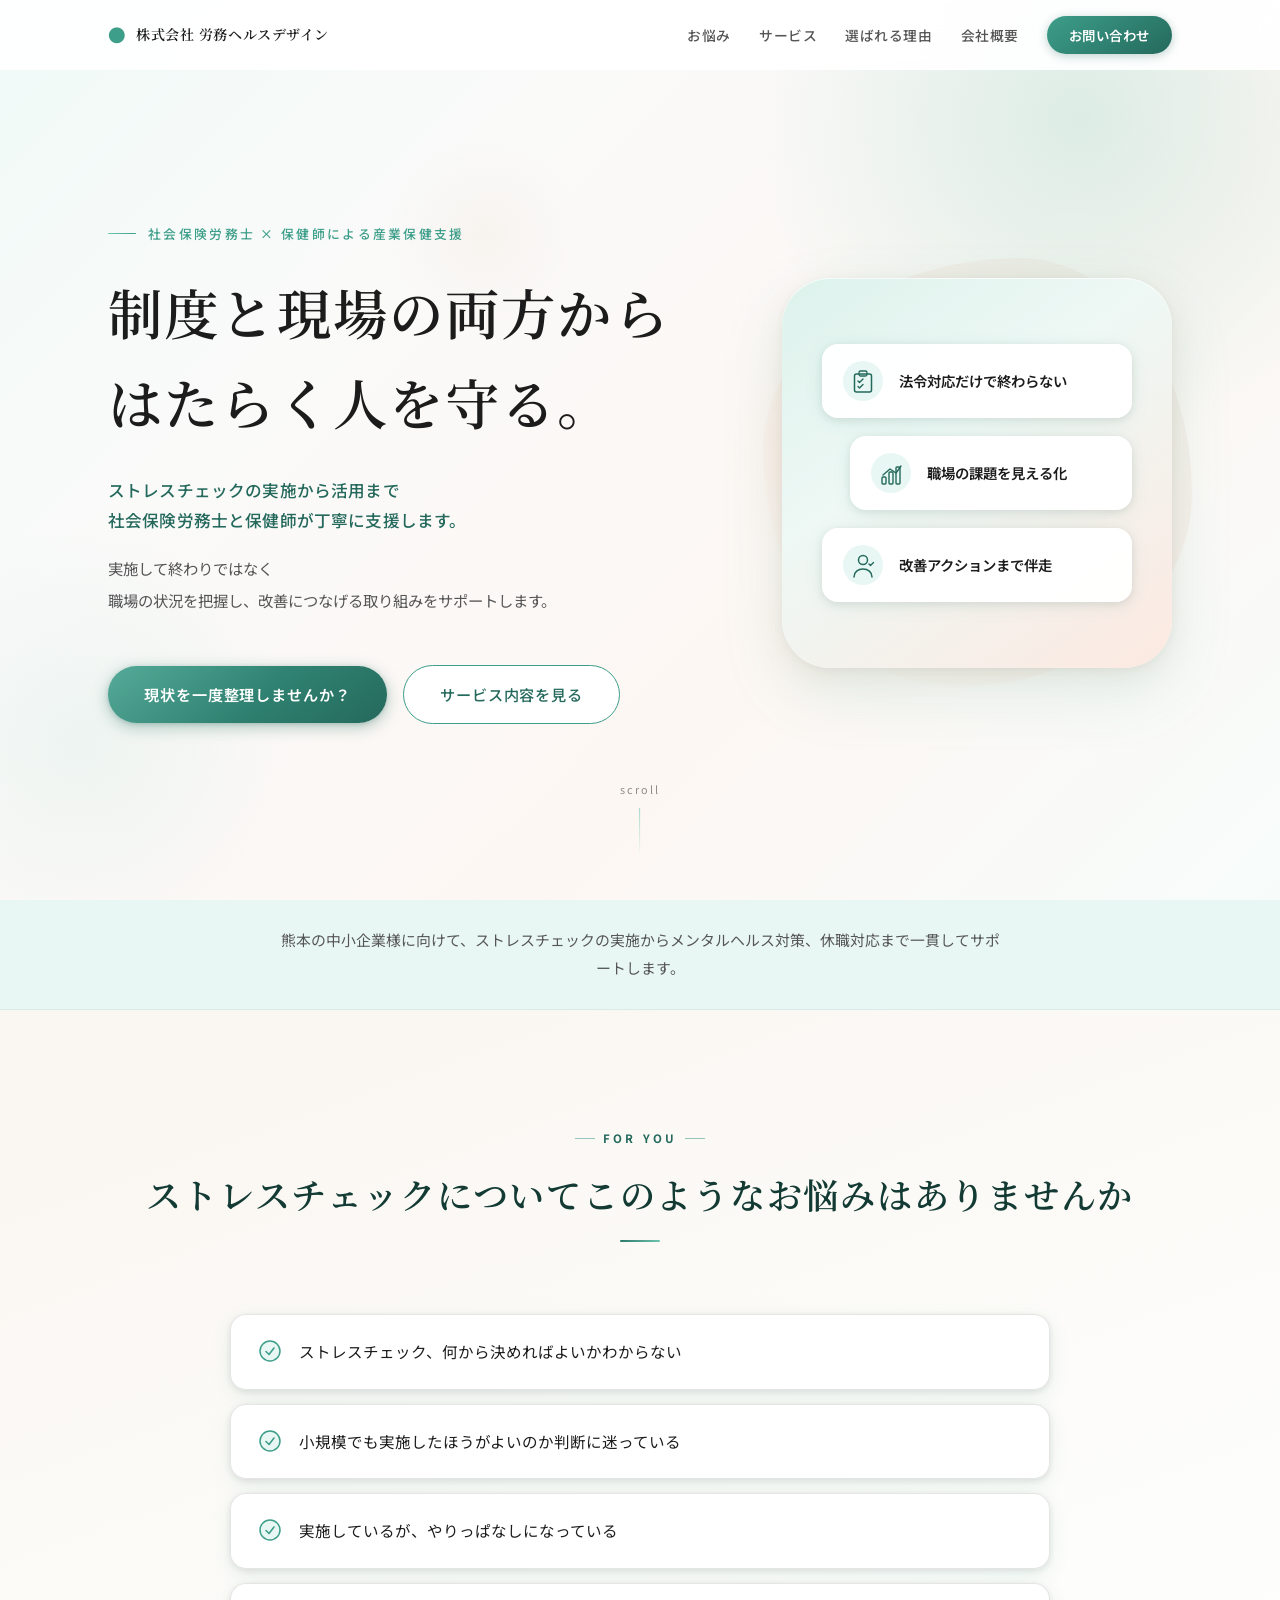
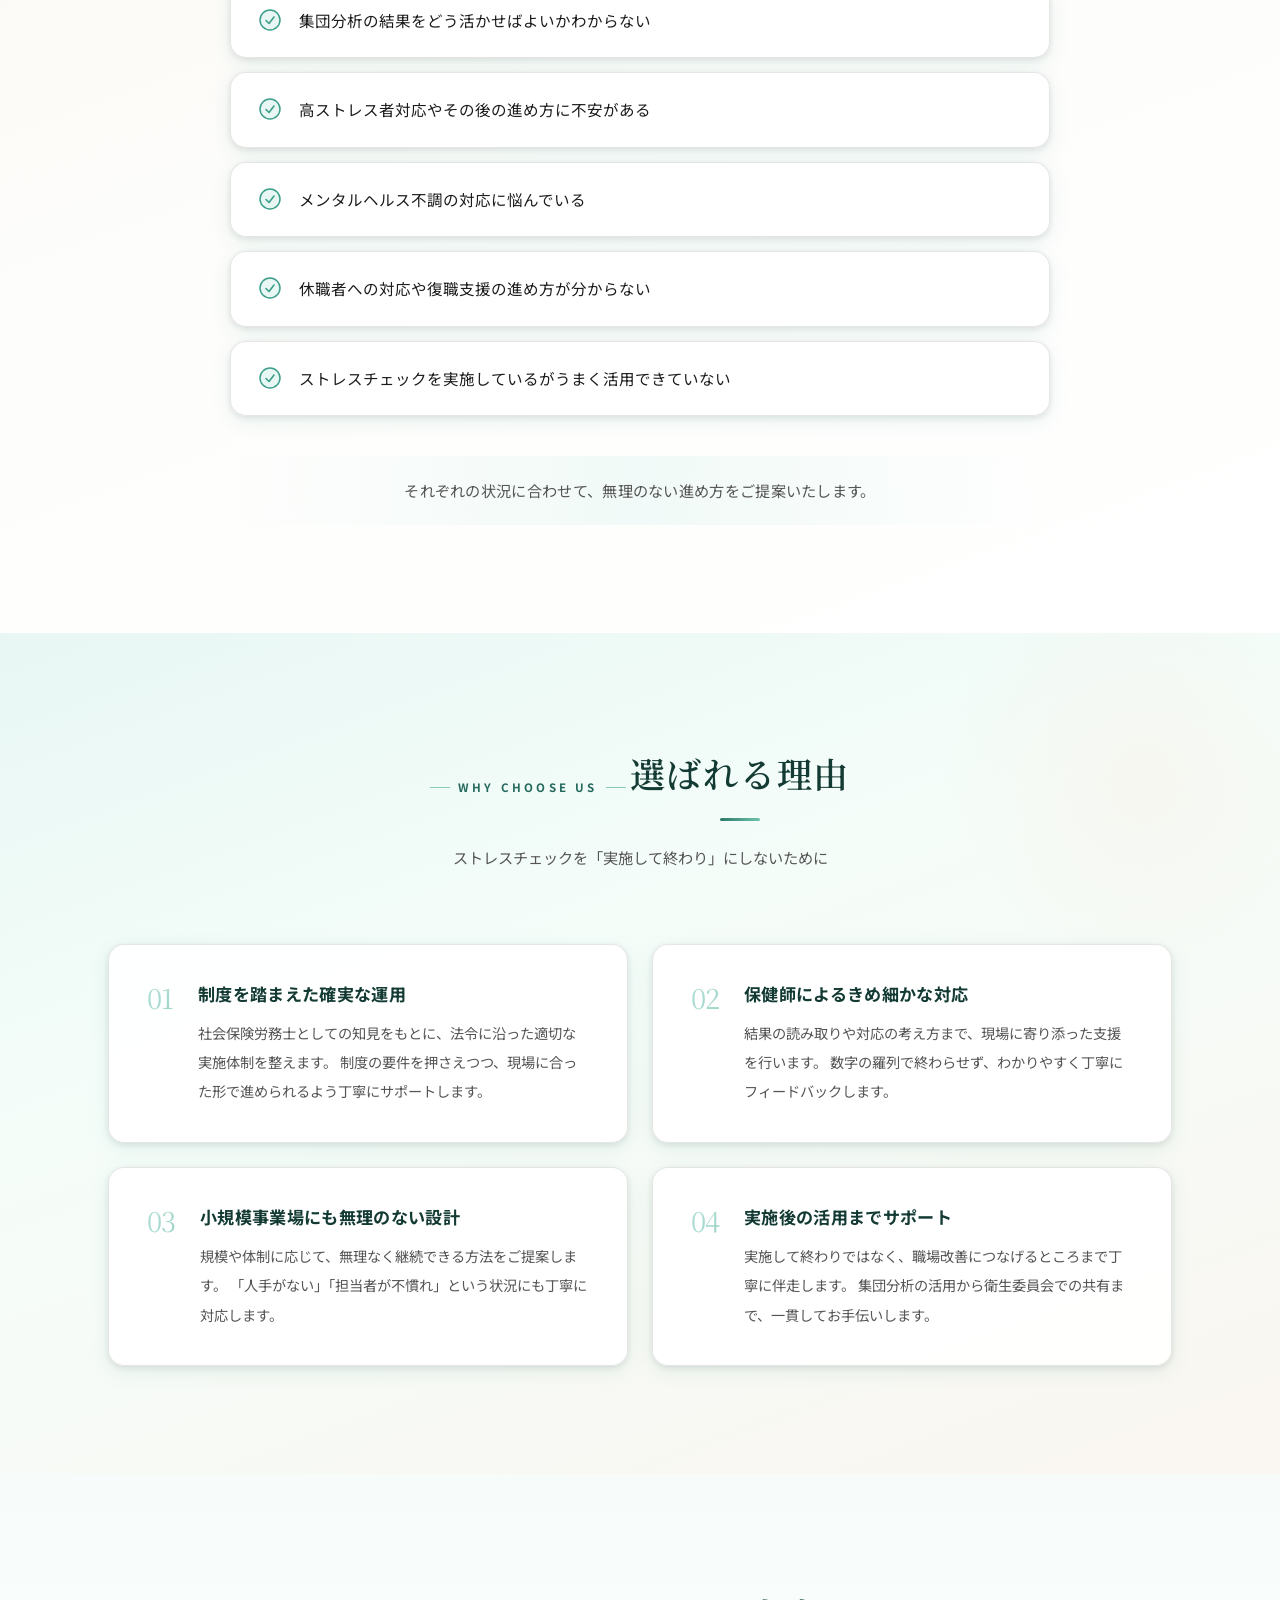
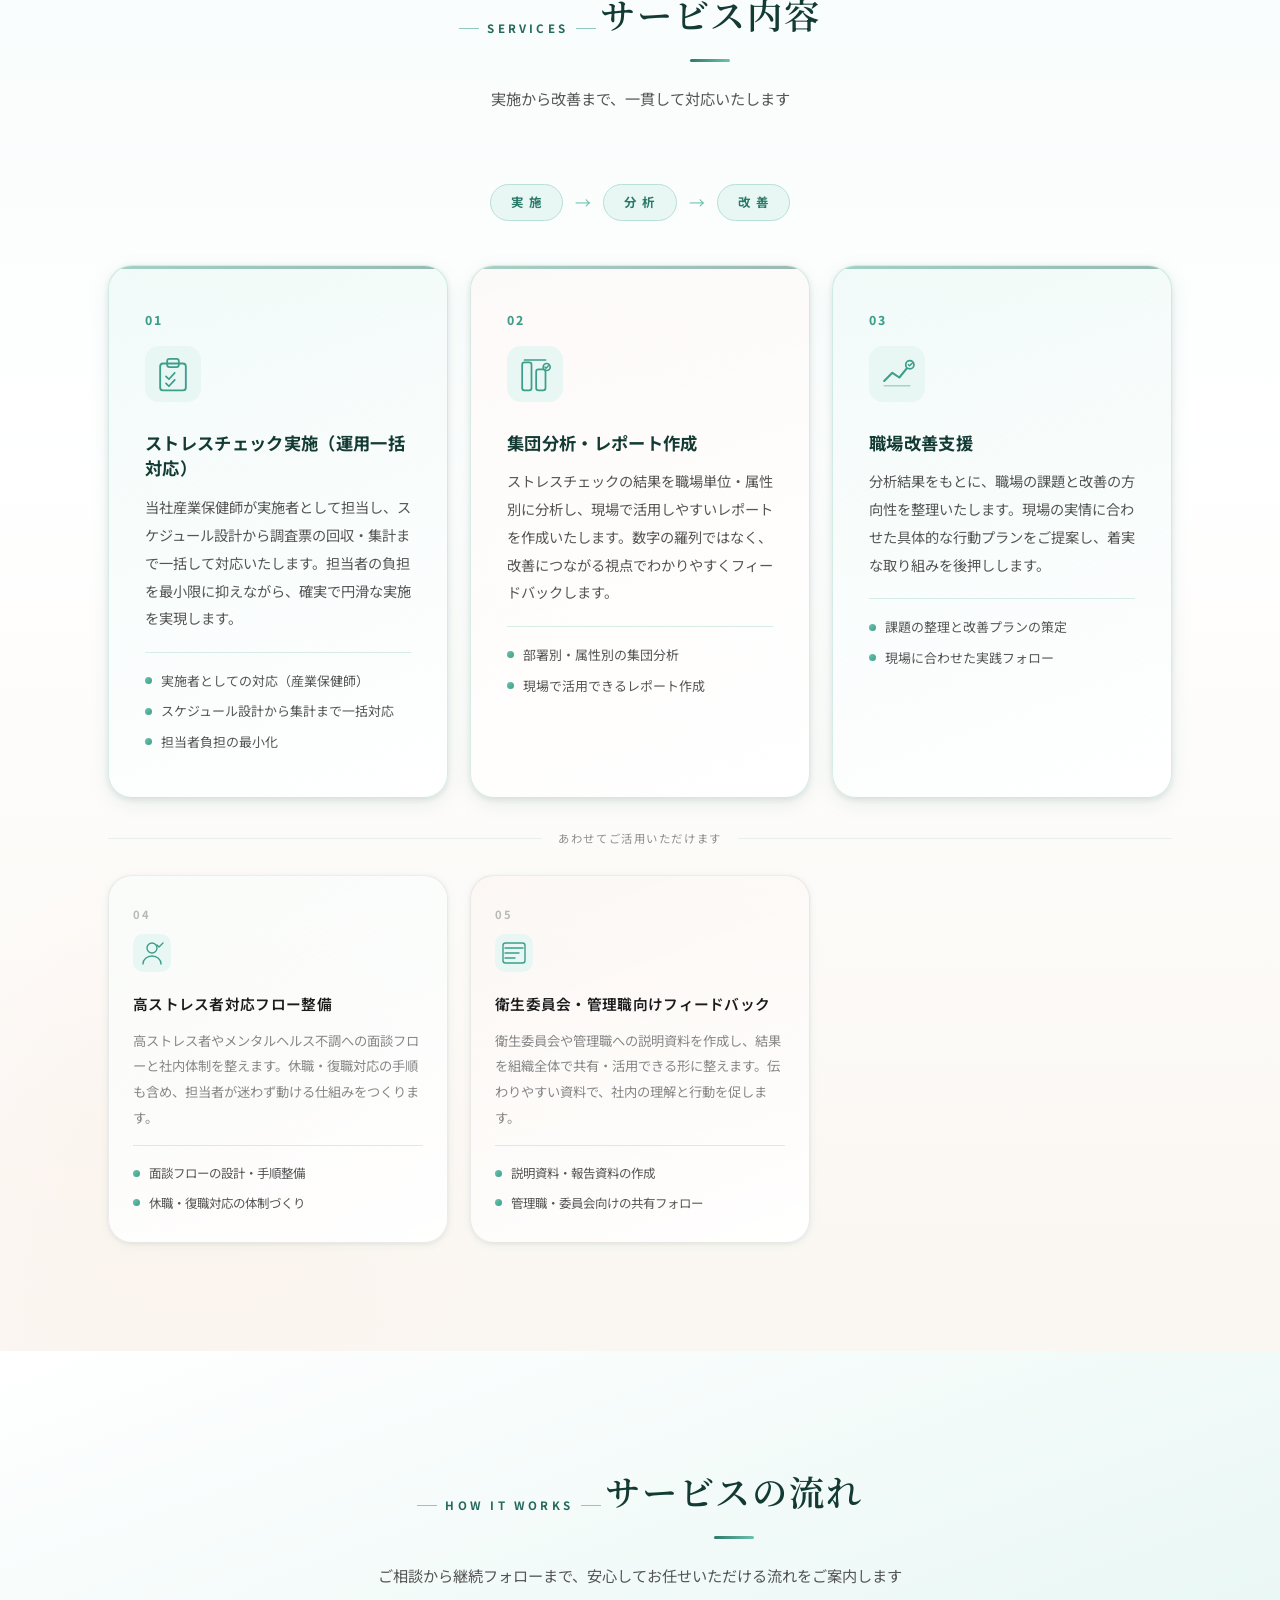
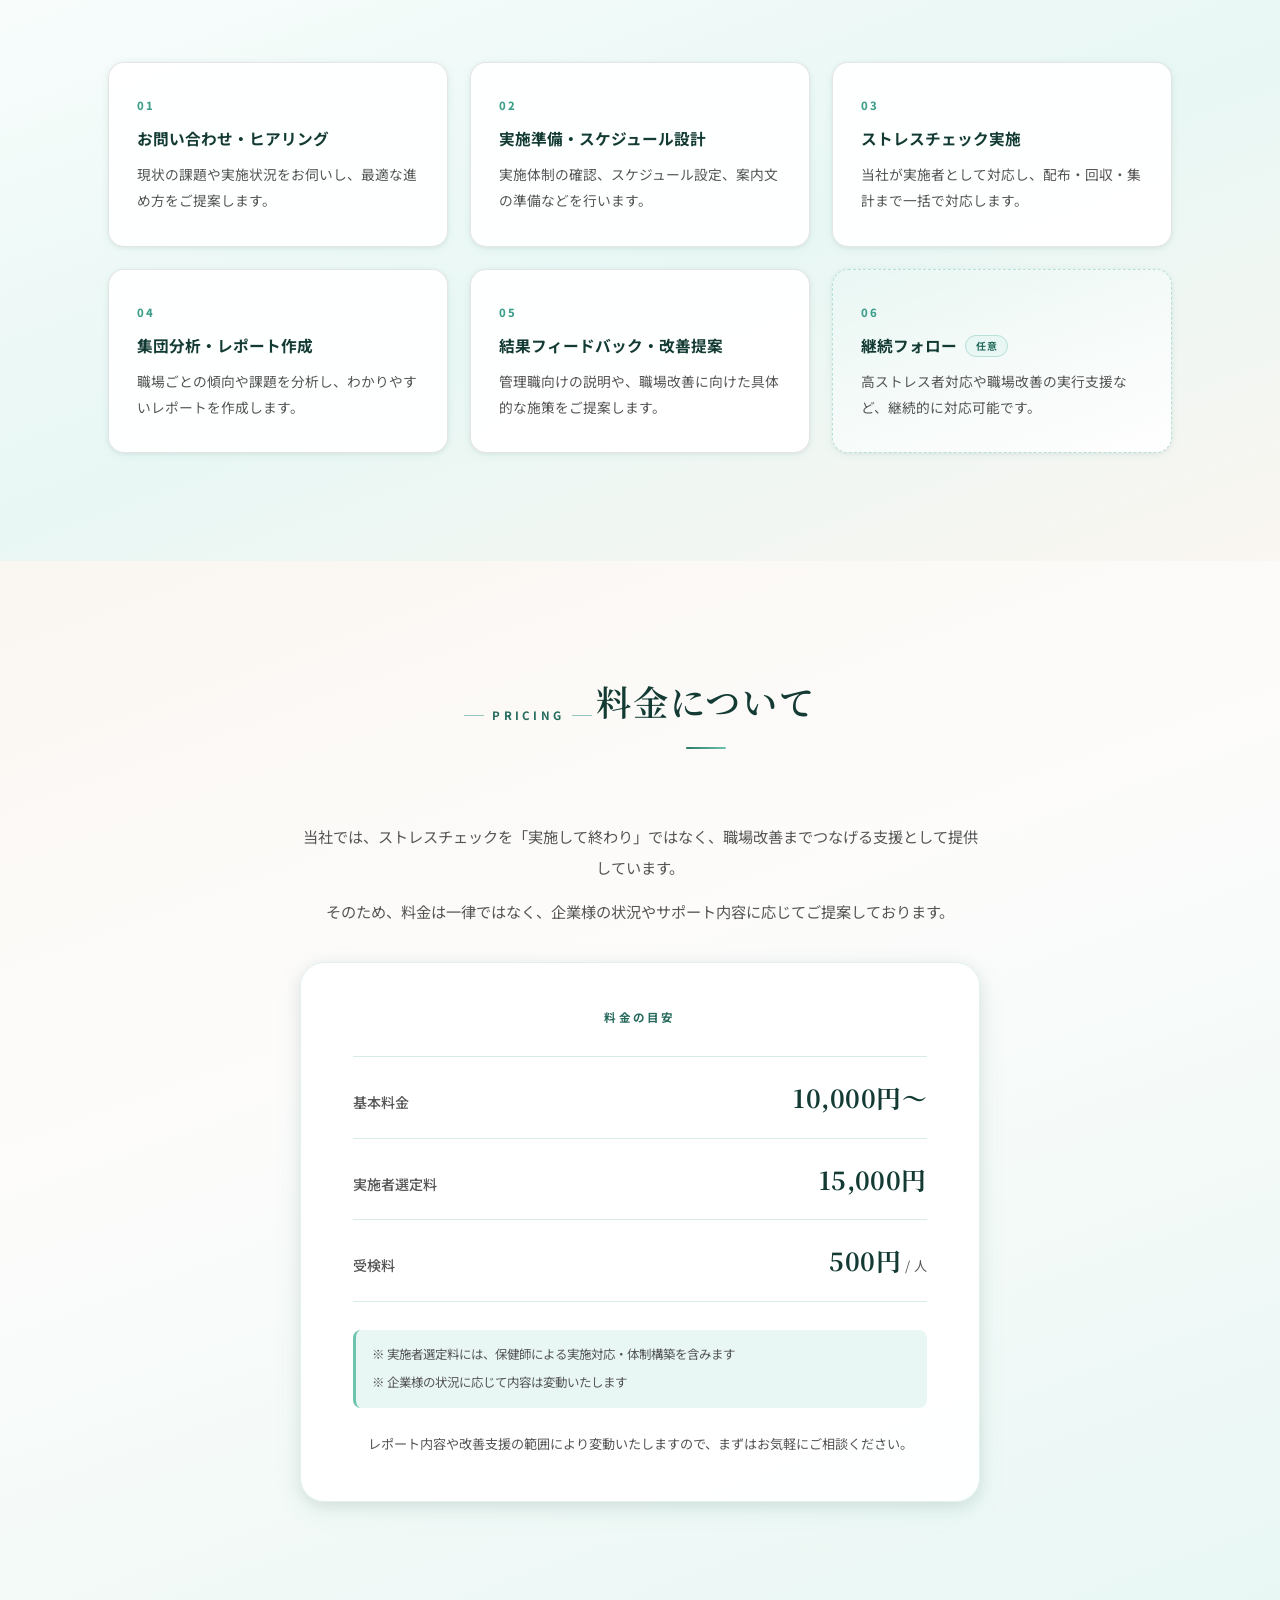
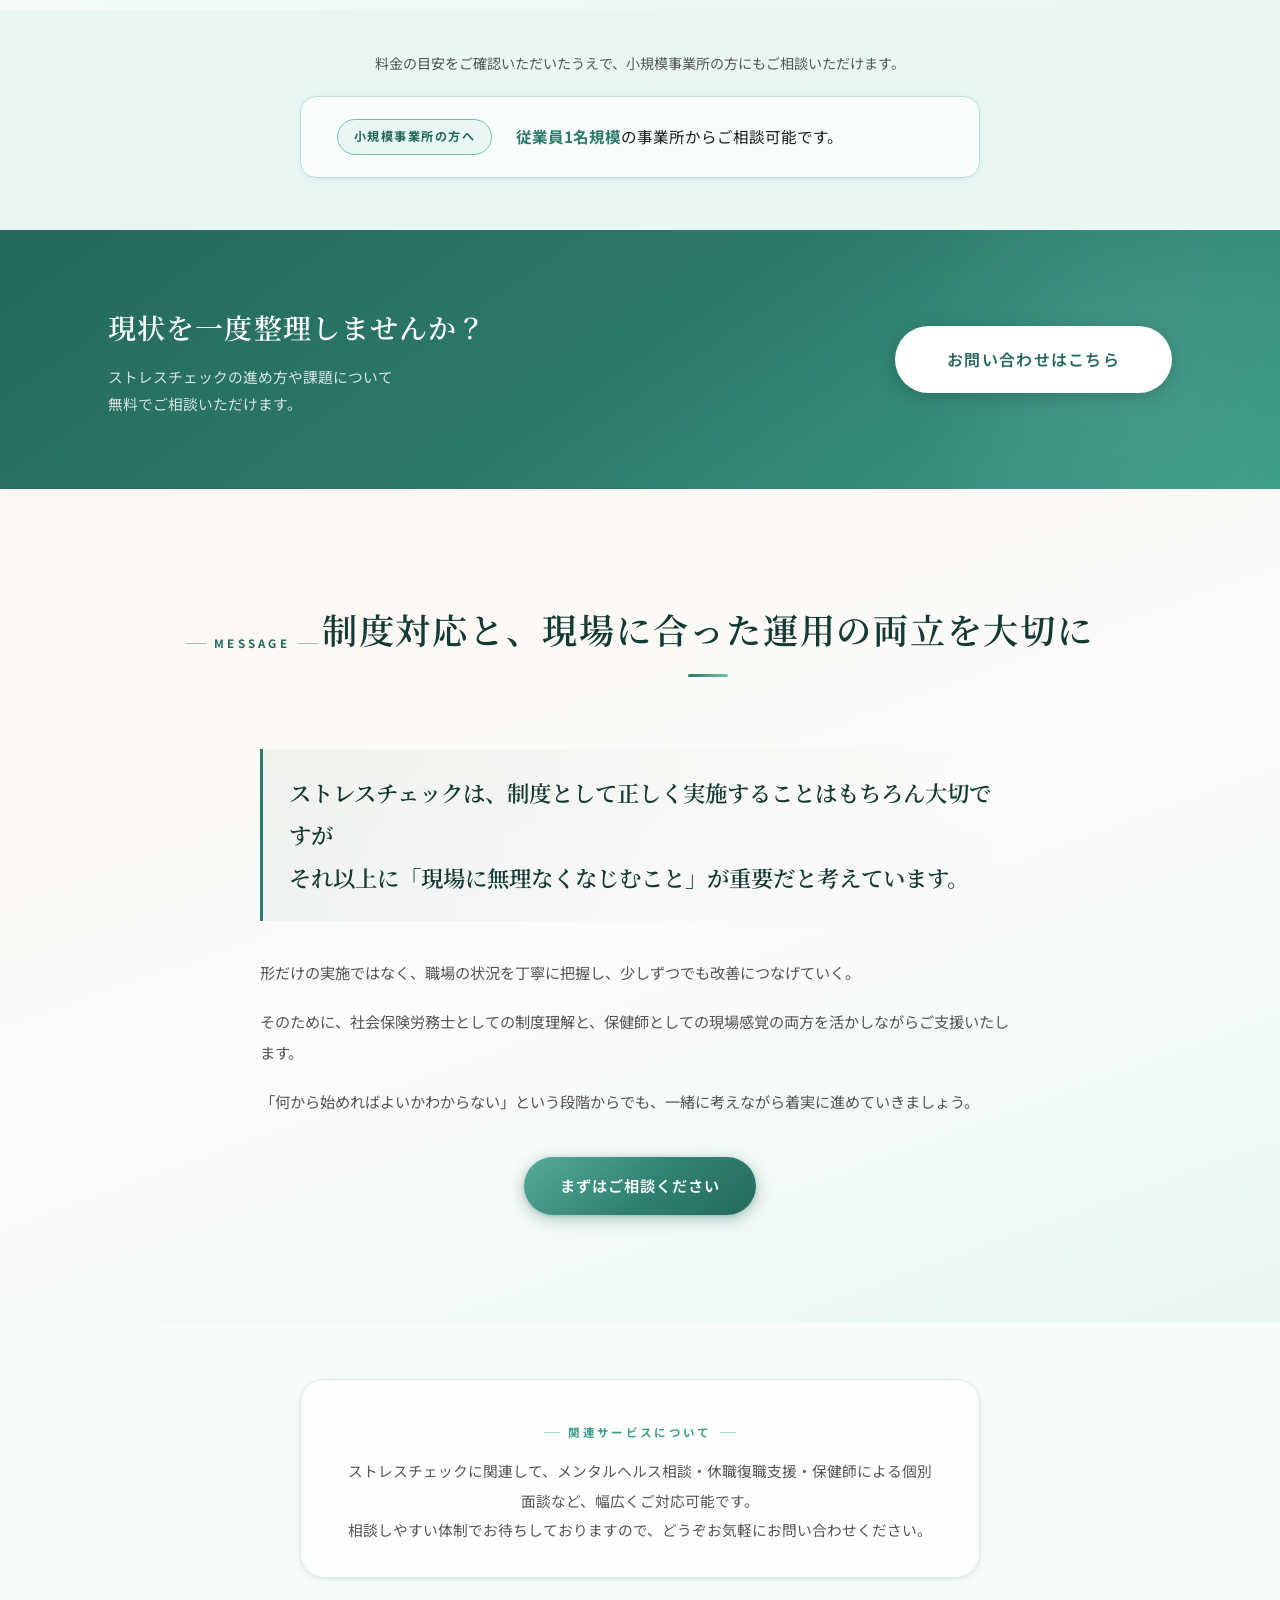
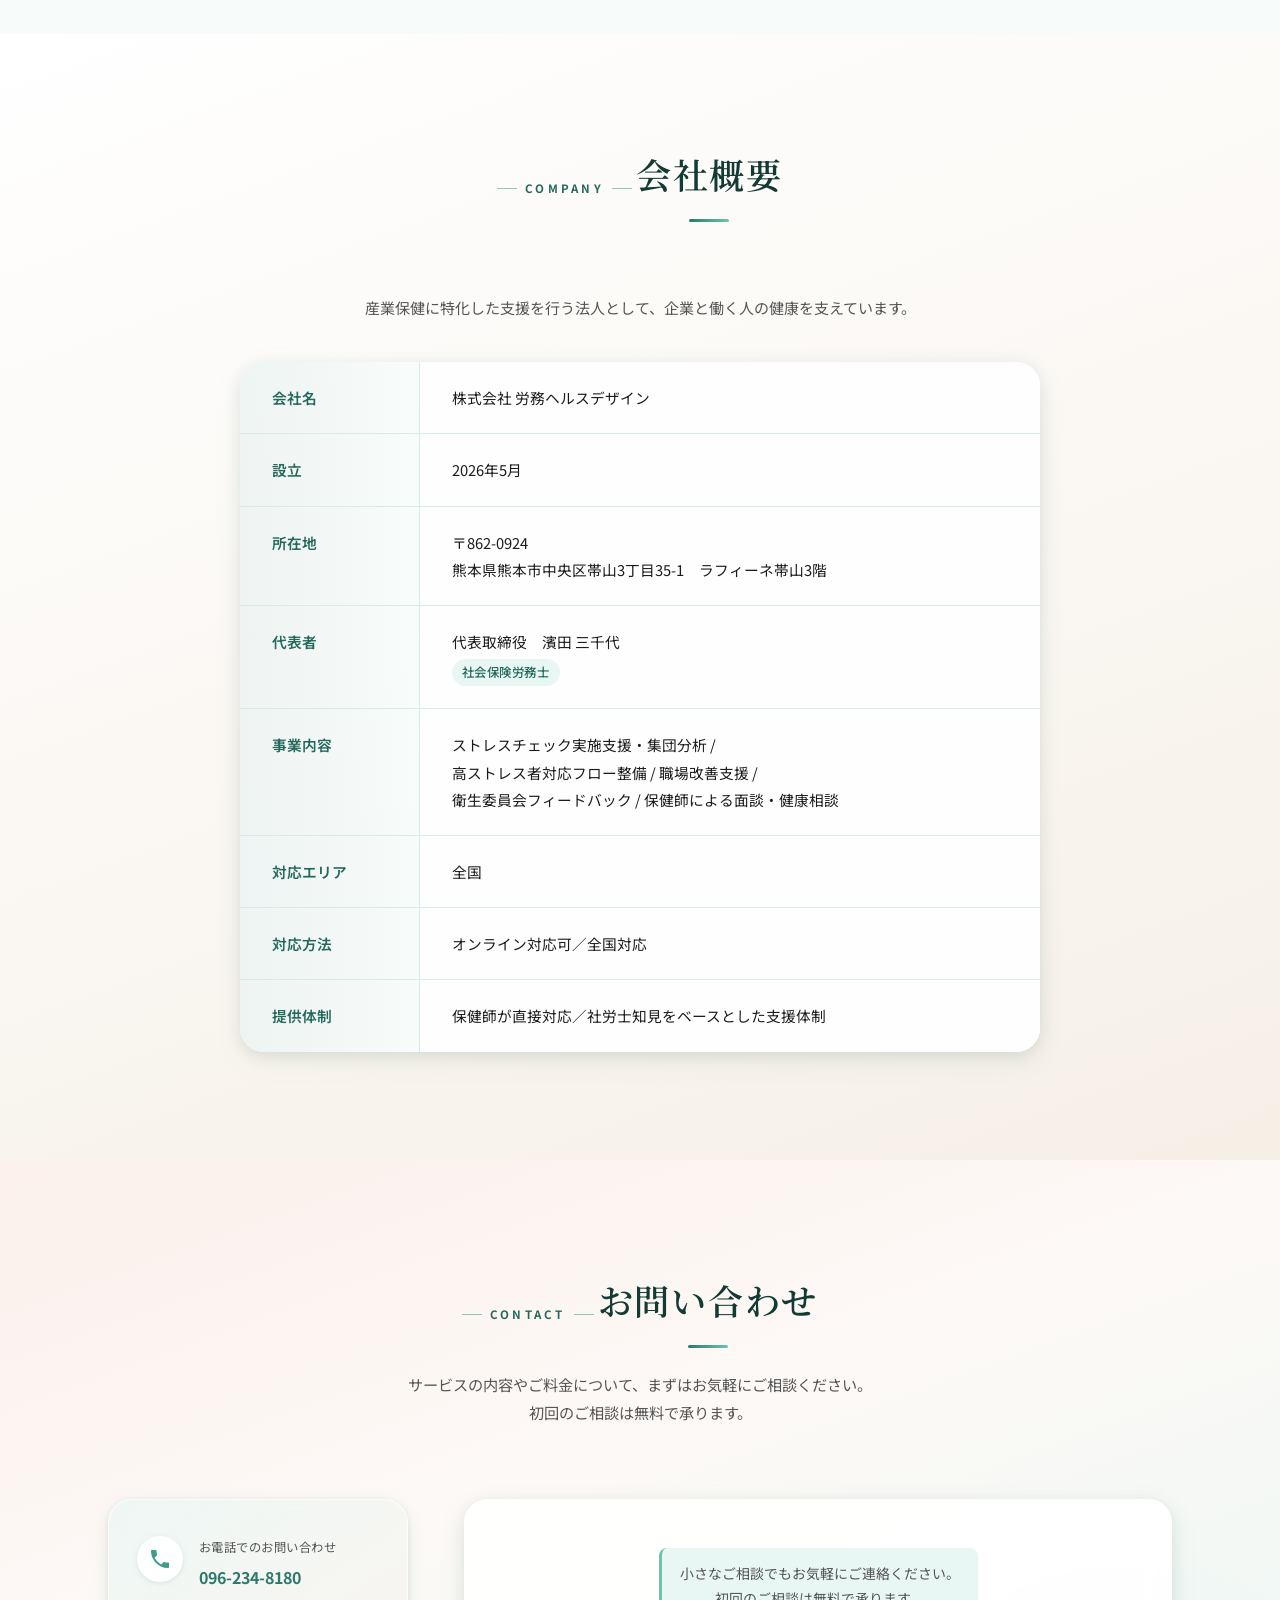
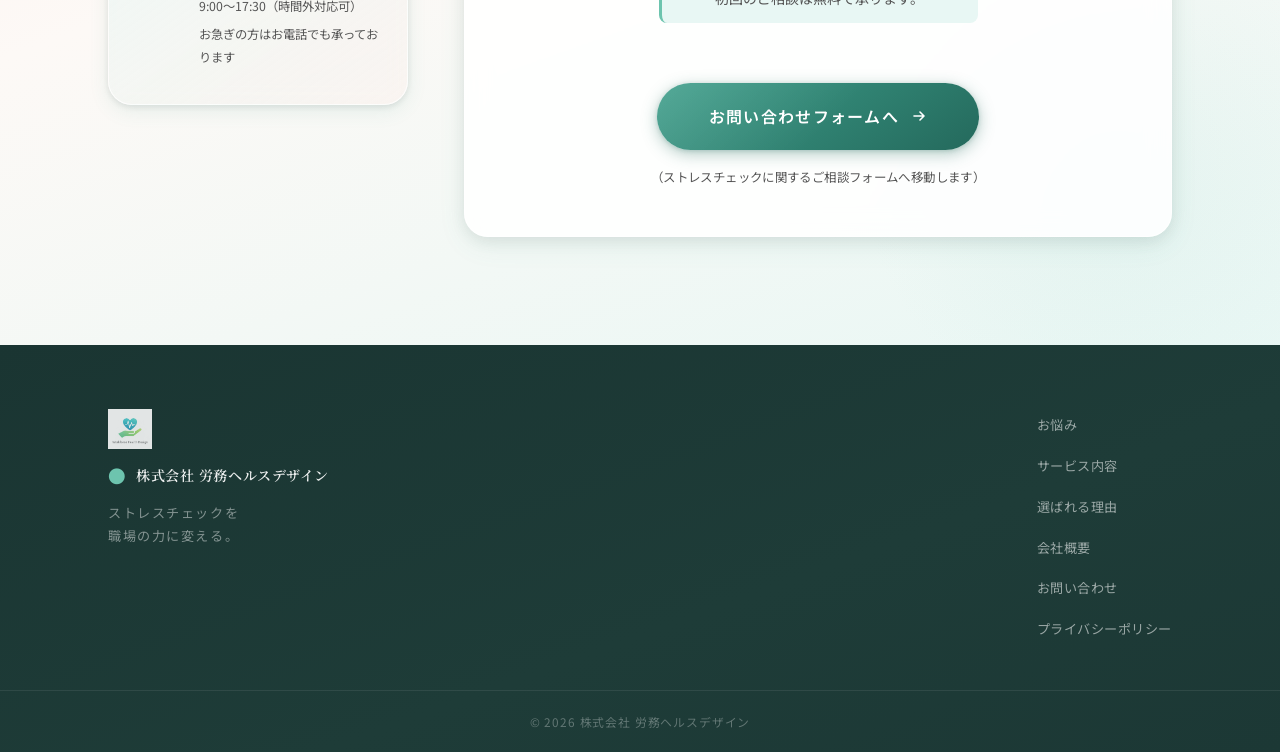
==== commit 282a5380: "SEO強化：title・説明帯・お悩み追加・メンタルヘルス/休職の文言を自然に追加" ====
--- a/index.html
+++ b/index.html
@@ -3,8 +3,21 @@
 <head>
   <meta charset="UTF-8" />
   <meta name="viewport" content="width=device-width, initial-scale=1.0" />
-  <title>株式会社 労務ヘルスデザイン | ストレスチェック支援・産業保健サポート</title>
-  <meta name="description" content="社会保険労務士の知見を土台に、保健師がストレスチェックの実施から結果活用まで丁寧にサポート。小規模事業場も対応可能。熊本市を拠点に全国対応。" />
+  <title>熊本の中小企業向けストレスチェック｜相談しやすい労務ヘルスデザイン</title>
+  <meta name="description" content="熊本の中小企業様向けにストレスチェックの実施支援を行っています。メンタルヘルスや休職対応まで、相談しやすい体制でサポートします。" />
+
+  <!-- OGP -->
+  <meta property="og:type" content="website" />
+  <meta property="og:site_name" content="株式会社 労務ヘルスデザイン" />
+  <meta property="og:title" content="熊本の中小企業向けストレスチェック｜相談しやすい労務ヘルスデザイン" />
+  <meta property="og:description" content="熊本の中小企業様向けにストレスチェックの実施支援を行っています。メンタルヘルスや休職対応まで、相談しやすい体制でサポートします。" />
+  <meta property="og:url" content="https://health-design-site.vercel.app/" />
+
+  <!-- Twitter Card -->
+  <meta name="twitter:card" content="summary_large_image" />
+  <meta name="twitter:title" content="熊本の中小企業向けストレスチェック｜相談しやすい労務ヘルスデザイン" />
+  <meta name="twitter:description" content="熊本の中小企業様向けにストレスチェックの実施支援を行っています。メンタルヘルスや休職対応まで、相談しやすい体制でサポートします。" />
+
   <link rel="preconnect" href="https://fonts.googleapis.com" />
   <link rel="preconnect" href="https://fonts.gstatic.com" crossorigin />
   <link href="https://fonts.googleapis.com/css2?family=Noto+Sans+JP:wght@300;400;500;700&family=Noto+Serif+JP:wght@300;400;600&display=swap" rel="stylesheet" />
@@ -109,6 +122,13 @@
     </div>
   </section>
 
+  <!-- ===== INTRO ===== -->
+  <section class="intro-band">
+    <div class="container">
+      <p class="intro-band__text">熊本の中小企業様に向けて、ストレスチェックの実施からメンタルヘルス対策、休職対応まで一貫してサポートします。</p>
+    </div>
+  </section>
+
   <!-- ===== CONCERNS ===== -->
   <section class="section concerns" id="concerns">
     <div class="container">
@@ -152,6 +172,27 @@
               <path d="M7 11.5l3 3 5-6.5" stroke="#3D9E8A" stroke-width="1.6" stroke-linecap="round" stroke-linejoin="round"/>
             </svg>
             <span>高ストレス者対応や<br class="sp-only" />その後の進め方に不安がある</span>
+          </li>
+          <li class="concerns__item">
+            <svg width="22" height="22" viewBox="0 0 22 22" fill="none" aria-hidden="true" class="concerns__check">
+              <circle cx="11" cy="11" r="10" fill="#E8F7F4" stroke="#3D9E8A" stroke-width="1.5"/>
+              <path d="M7 11.5l3 3 5-6.5" stroke="#3D9E8A" stroke-width="1.6" stroke-linecap="round" stroke-linejoin="round"/>
+            </svg>
+            <span>メンタルヘルス不調の対応に<br class="sp-only" />悩んでいる</span>
+          </li>
+          <li class="concerns__item">
+            <svg width="22" height="22" viewBox="0 0 22 22" fill="none" aria-hidden="true" class="concerns__check">
+              <circle cx="11" cy="11" r="10" fill="#E8F7F4" stroke="#3D9E8A" stroke-width="1.5"/>
+              <path d="M7 11.5l3 3 5-6.5" stroke="#3D9E8A" stroke-width="1.6" stroke-linecap="round" stroke-linejoin="round"/>
+            </svg>
+            <span>休職者への対応や<br class="sp-only" />復職支援の進め方が分からない</span>
+          </li>
+          <li class="concerns__item">
+            <svg width="22" height="22" viewBox="0 0 22 22" fill="none" aria-hidden="true" class="concerns__check">
+              <circle cx="11" cy="11" r="10" fill="#E8F7F4" stroke="#3D9E8A" stroke-width="1.5"/>
+              <path d="M7 11.5l3 3 5-6.5" stroke="#3D9E8A" stroke-width="1.6" stroke-linecap="round" stroke-linejoin="round"/>
+            </svg>
+            <span>ストレスチェックを実施しているが<br class="sp-only" />うまく活用できていない</span>
           </li>
         </ul>
         <p class="concerns__closing">
@@ -317,11 +358,11 @@
           </div>
           <h3 class="service-card__title">高ストレス者対応フロー整備</h3>
           <p class="service-card__text">
-            高ストレス者への面談フローと社内体制を整えます。対応の判断基準や手順を明確にし、担当者が迷わず動ける仕組みをつくります。
+            高ストレス者やメンタルヘルス不調への面談フローと社内体制を整えます。休職・復職対応の手順も含め、担当者が迷わず動ける仕組みをつくります。
           </p>
           <ul class="service-card__list">
             <li>面談フローの設計・手順整備</li>
-            <li>担当者向け対応体制の構築</li>
+            <li>休職・復職対応の体制づくり</li>
           </ul>
         </div>
 
@@ -487,8 +528,8 @@
       <div class="supplementary__inner">
         <p class="supplementary__label">関連サービスについて</p>
         <p class="supplementary__text">
-          ストレスチェックに関連して、保健師による面談や健康相談、職場支援等も対応可能です。<br />
-          ご希望に応じて柔軟にご提案いたします。
+          ストレスチェックに関連して、メンタルヘルス相談・休職復職支援・保健師による個別面談など、幅広くご対応可能です。<br />
+          相談しやすい体制でお待ちしておりますので、どうぞお気軽にお問い合わせください。
         </p>
       </div>
     </div>
--- a/style.css
+++ b/style.css
@@ -72,6 +72,7 @@
   background: var(--color-bg);
   line-height: 1.8;
   -webkit-font-smoothing: antialiased;
+  overflow-x: hidden;
 }
 
 img { max-width: 100%; display: block; }
@@ -1477,6 +1478,19 @@
   .contact__form { padding: 32px 22px; }
   .form-row--half { flex-direction: column; }
   .contact__info { flex-direction: column; }
+  .contact__form--external { gap: 24px; }
+  .contact__ext-action {
+    width: 100%;
+    box-sizing: border-box;
+  }
+  .contact__ext-action .btn {
+    width: 100%;
+    max-width: 100%;
+    box-sizing: border-box;
+    padding-left: 24px;
+    padding-right: 24px;
+  }
+  .contact__info-value { font-size: .95rem; }
 }
 
 /* ============================================
@@ -2031,6 +2045,23 @@
 }
 
 /* ============================================
+   INTRO BAND（ファーストビュー直下 SEO テキスト帯）
+   ============================================ */
+.intro-band {
+  padding: 26px 0;
+  background: var(--color-primary-xxl);
+  border-bottom: 1px solid var(--color-border);
+}
+.intro-band__text {
+  text-align: center;
+  font-size: .93rem;
+  color: var(--color-text-sub);
+  line-height: 1.9;
+  max-width: 720px;
+  margin: 0 auto;
+}
+
+/* ============================================
    SUPPLEMENTARY（補足）
    ============================================ */
 .supplementary {
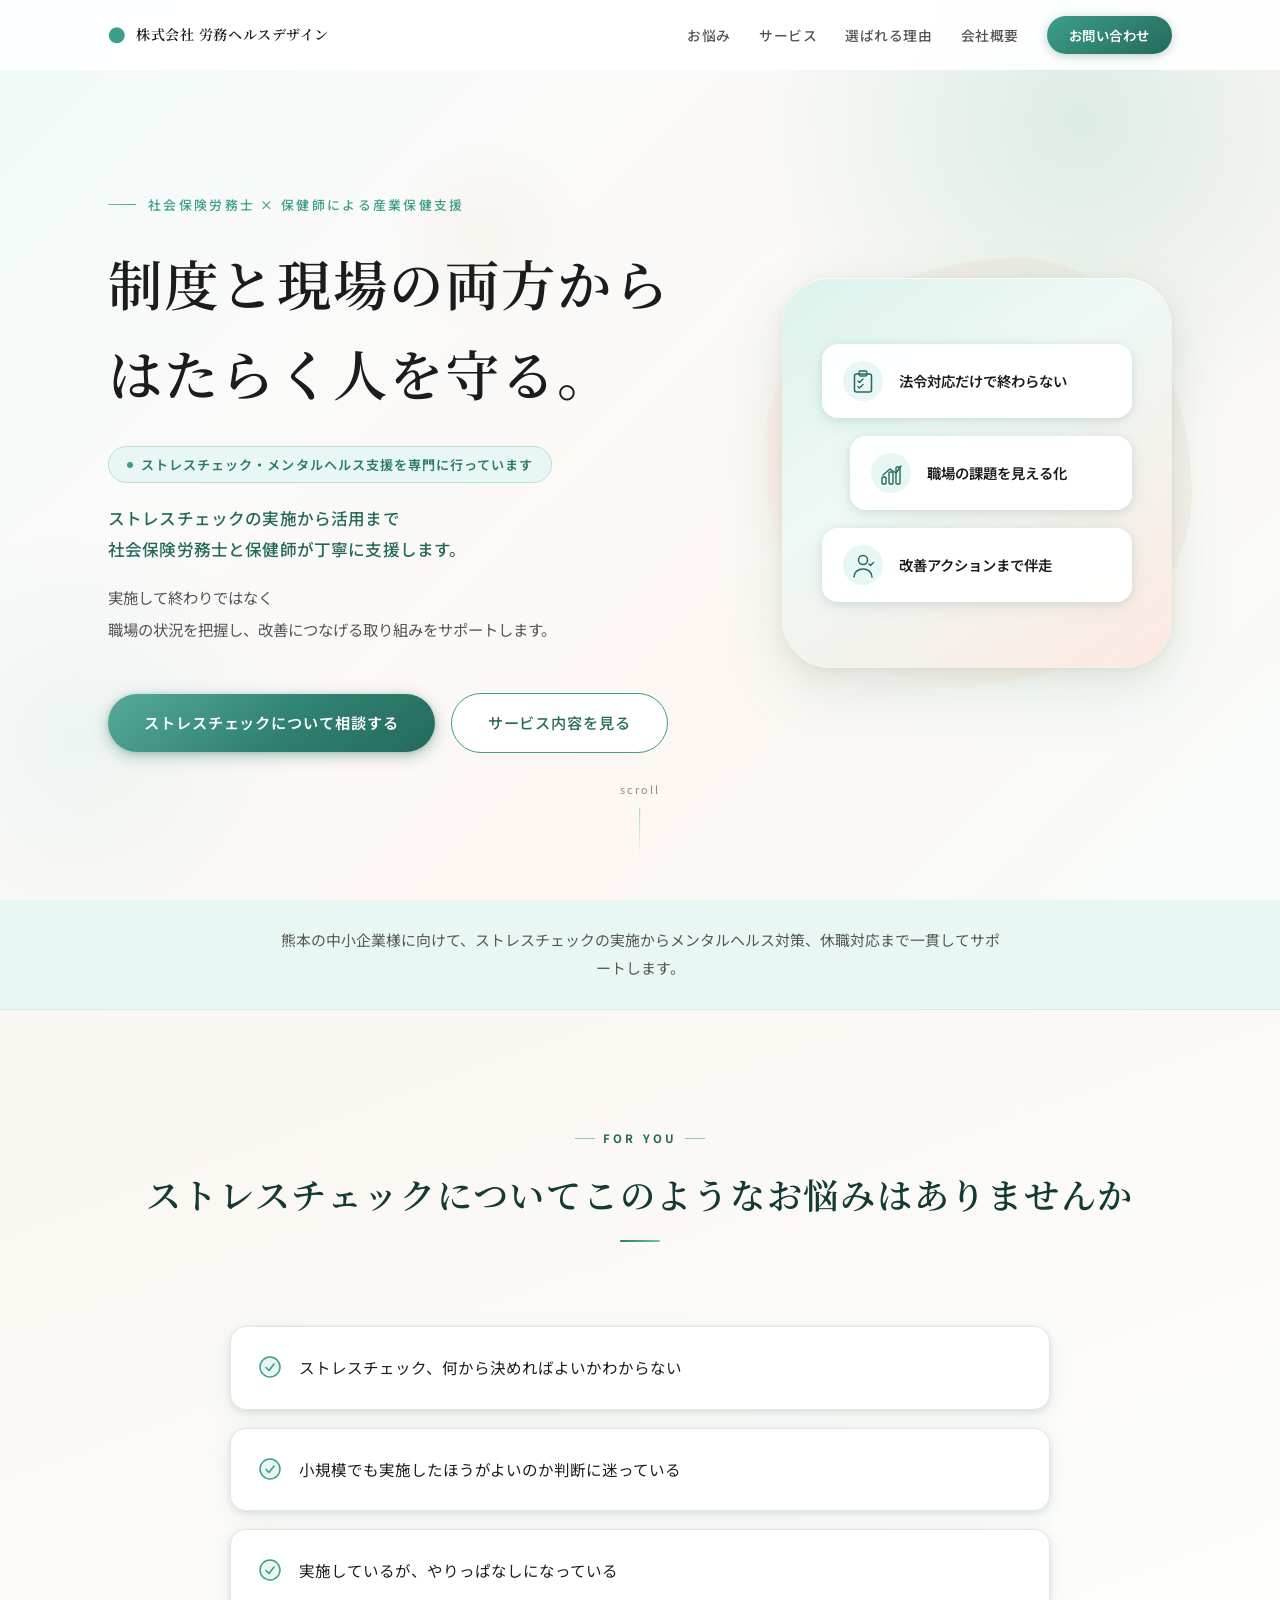
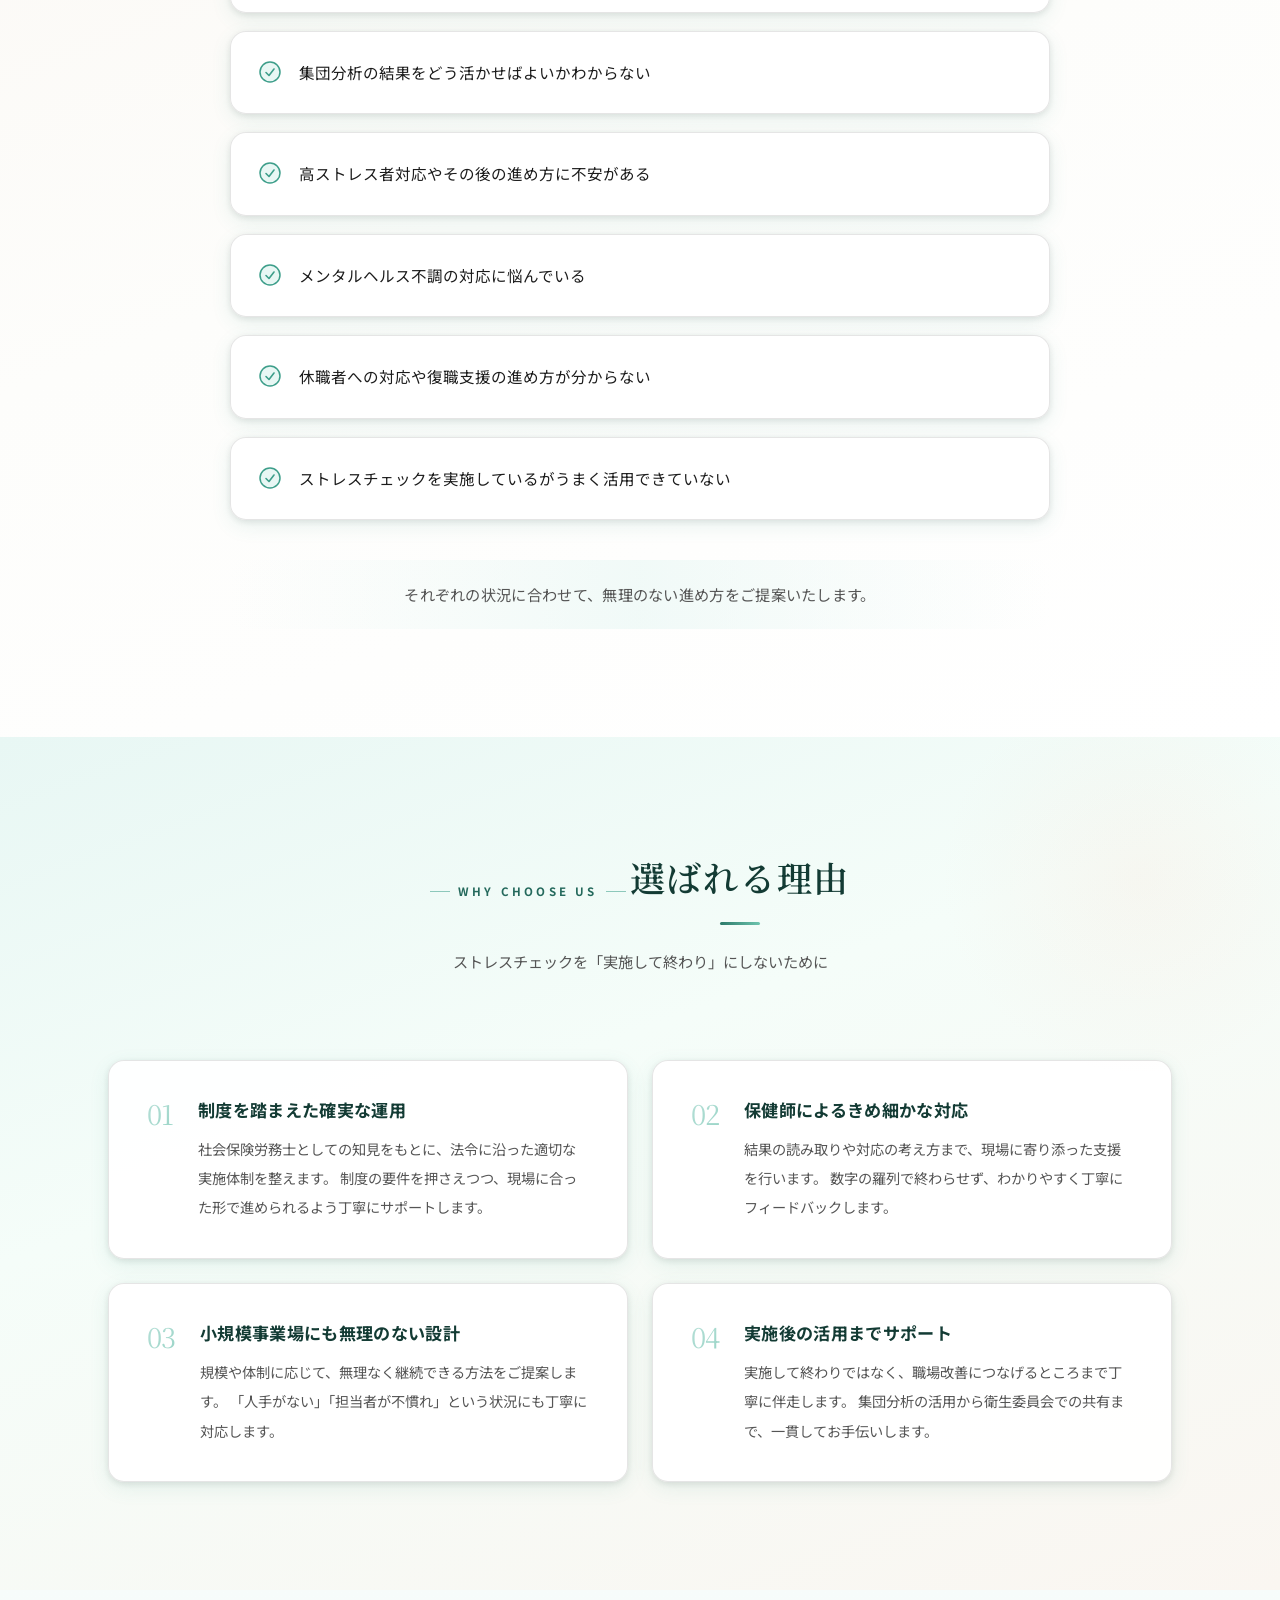
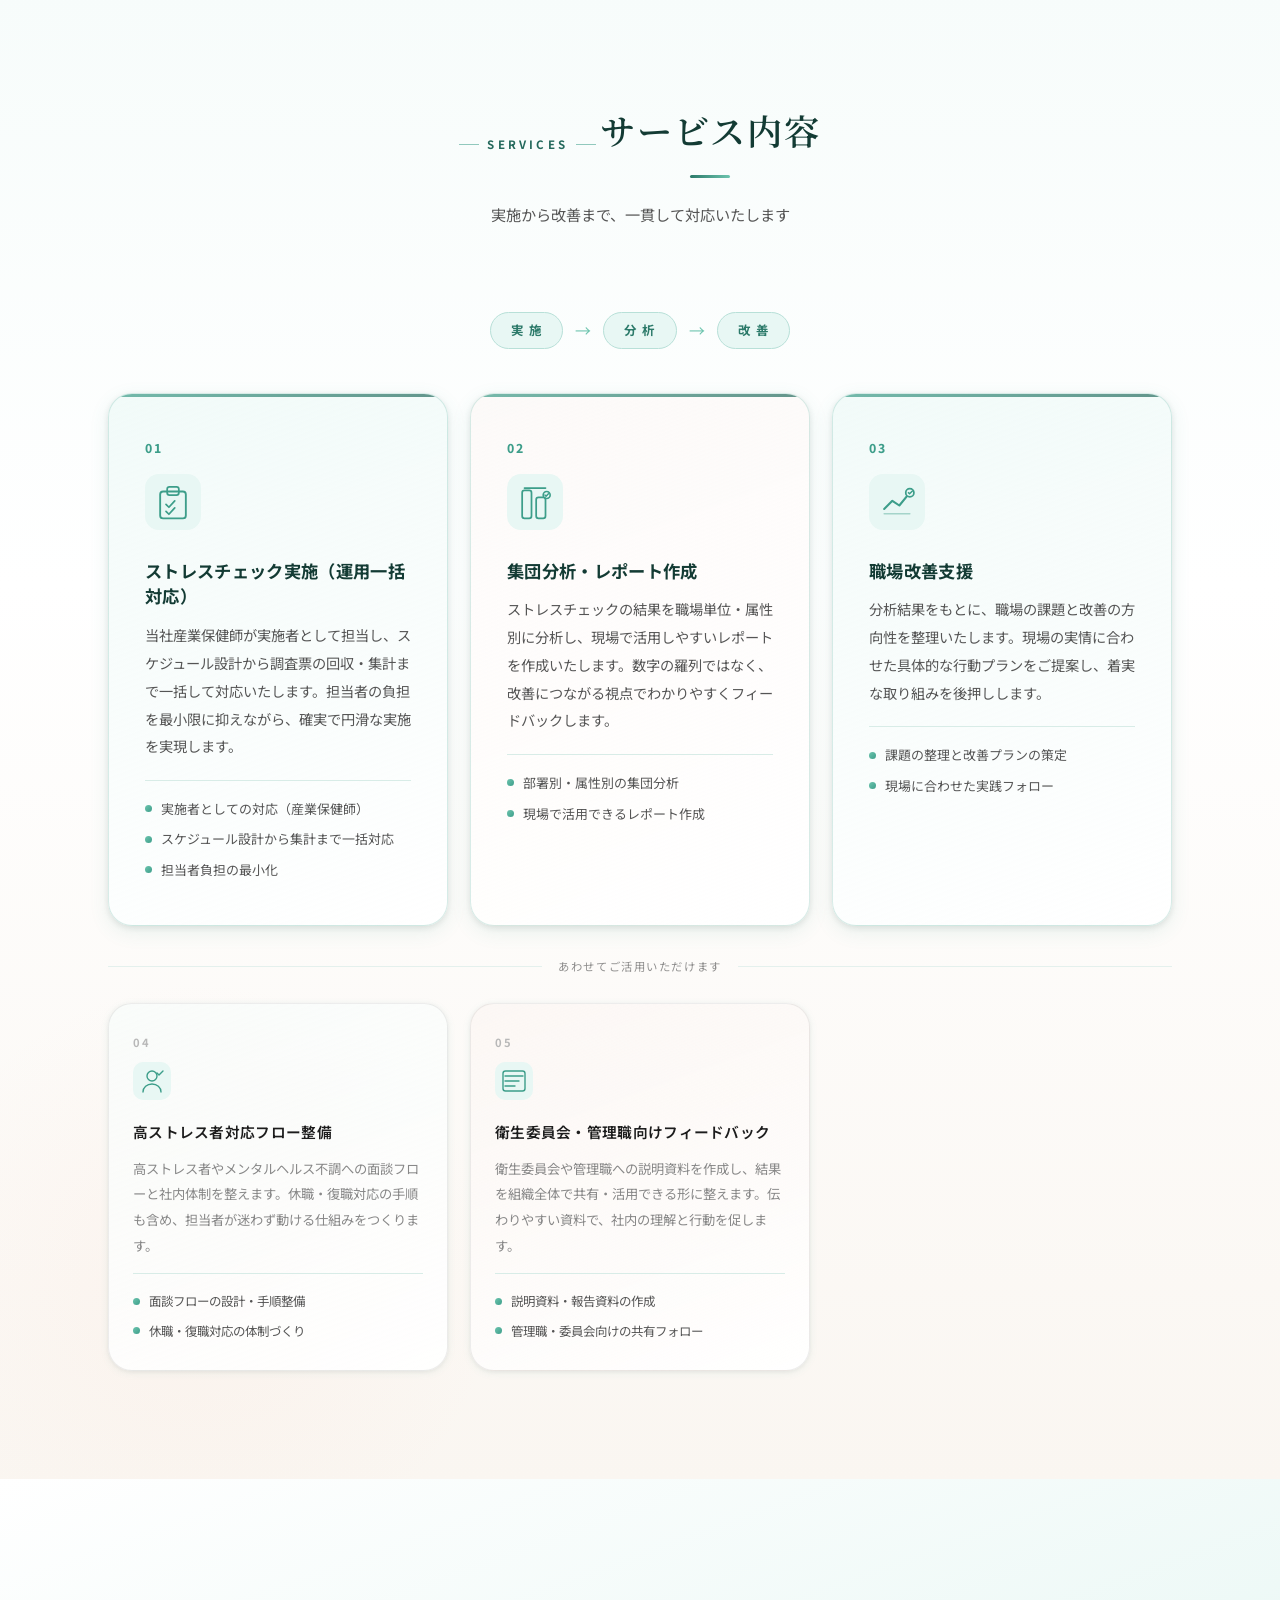
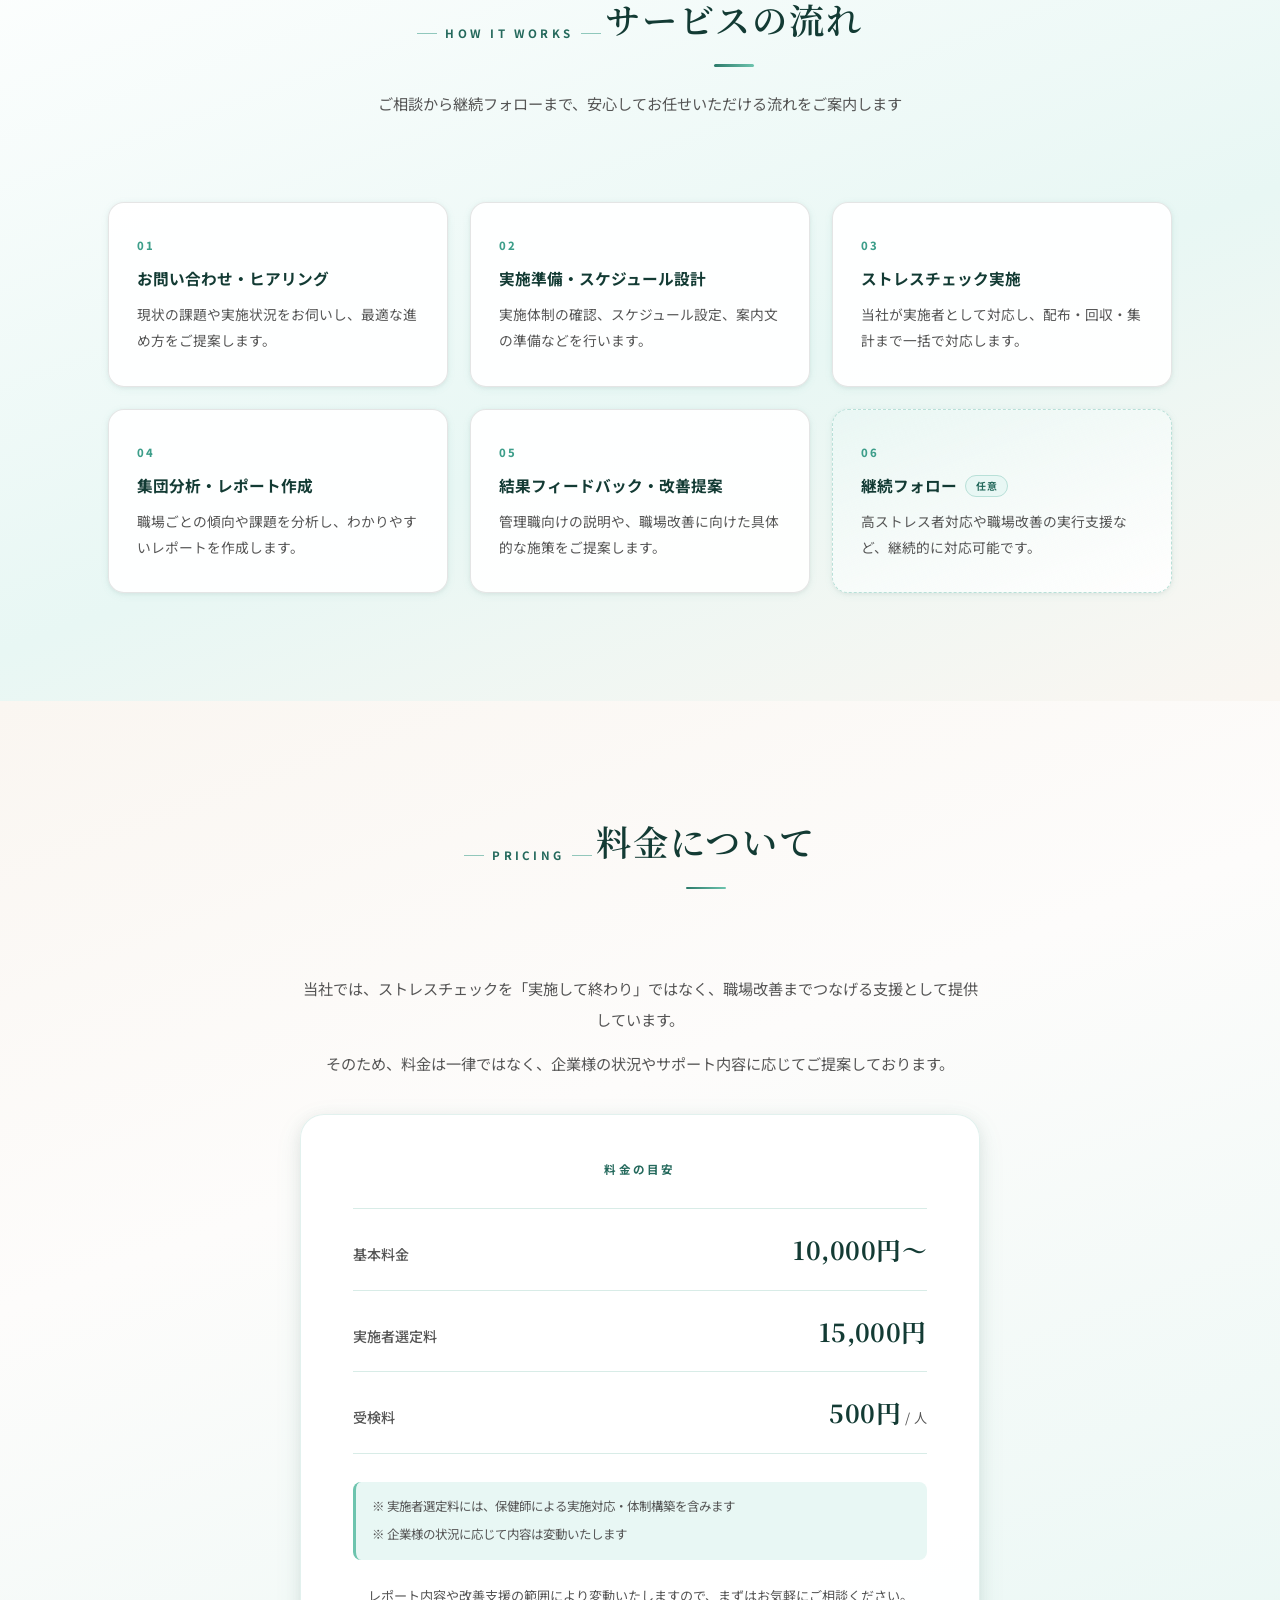
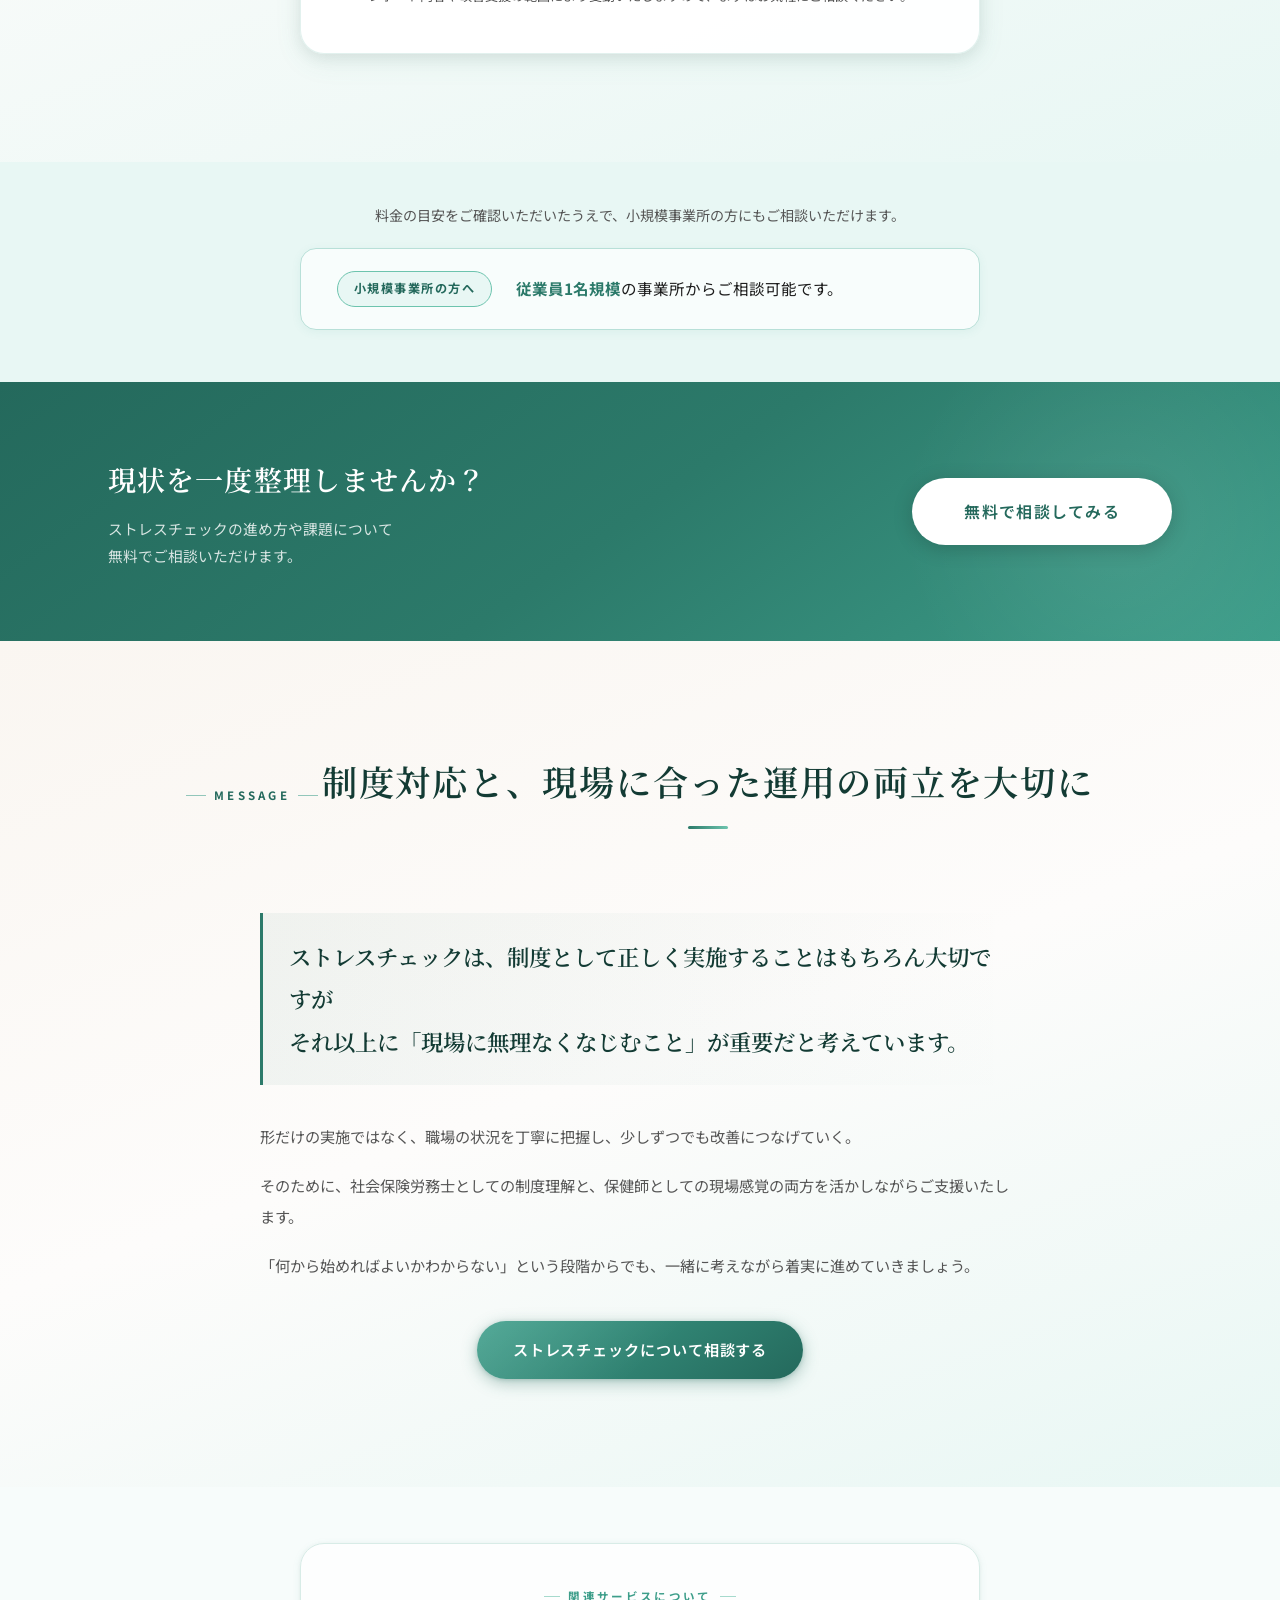
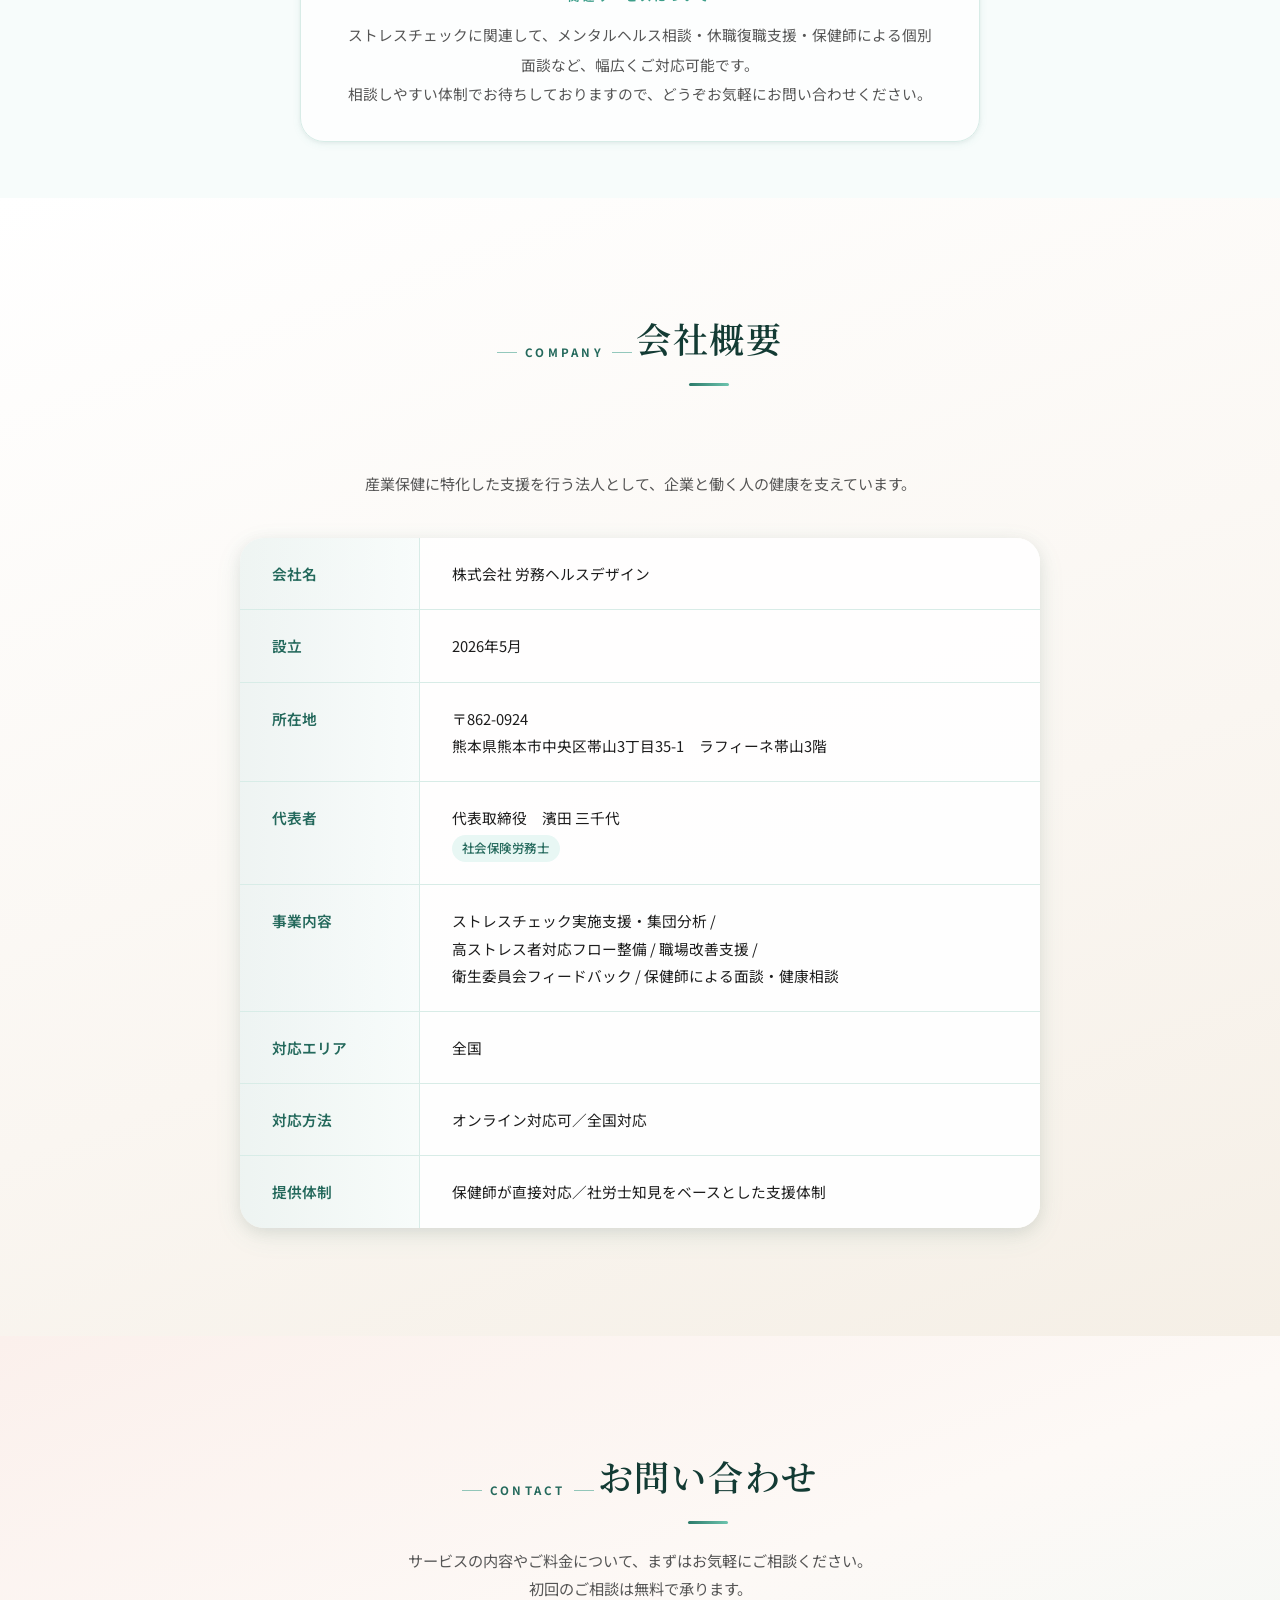
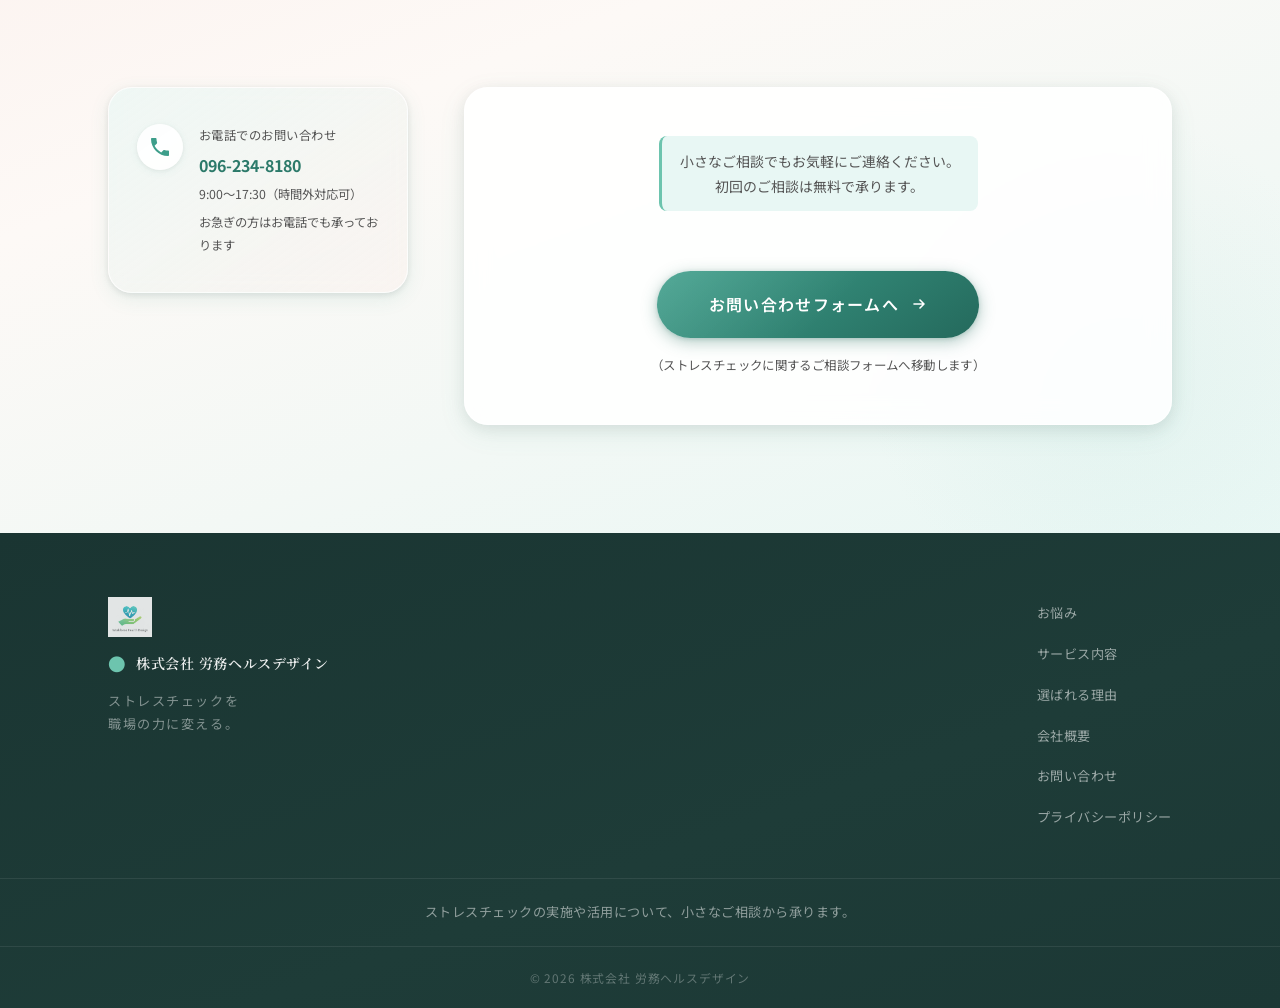
==== commit 1f05782c: "見やすさ改善：hero専門性ラベル追加・間隔調整・フッター補足文 - hero__specialist（専門領域ピル）追加 - CTAボタン文言を統一（ストレスチェックについて相談する／無料で相談して" ====
--- a/index.html
+++ b/index.html
@@ -62,6 +62,7 @@
           <span class="hero__title-line">制度と現場の両方から</span><br />
           <span class="hero__title-line">はたらく人を守る。</span>
         </h1>
+        <p class="hero__specialist">ストレスチェック・メンタルヘルス支援を専門に行っています</p>
         <p class="hero__subcopy">
           ストレスチェックの実施から活用まで<br />
           社会保険労務士と保健師が丁寧に支援します。
@@ -71,7 +72,7 @@
           職場の状況を把握し、改善につなげる取り組みをサポートします。
         </p>
         <div class="hero__actions">
-          <a href="#contact" class="btn btn--primary">現状を一度整理しませんか？</a>
+          <a href="#contact" class="btn btn--primary">ストレスチェックについて相談する</a>
           <a href="#services" class="btn btn--outline">サービス内容を見る</a>
         </div>
       </div>
@@ -489,7 +490,7 @@
           <h2 class="pricing-cta__title">現状を一度整理しませんか？</h2>
           <p class="pricing-cta__sub">ストレスチェックの進め方や課題について<br />無料でご相談いただけます。</p>
         </div>
-        <a href="#contact" class="btn btn--primary btn--lg pricing-cta__btn">お問い合わせはこちら</a>
+        <a href="#contact" class="btn btn--primary btn--lg pricing-cta__btn">無料で相談してみる</a>
       </div>
     </div>
   </section>
@@ -516,7 +517,7 @@
           「何から始めればよいかわからない」という段階からでも、一緒に考えながら着実に進めていきましょう。
         </p>
         <div class="message__actions">
-          <a href="#contact" class="btn btn--primary">まずはご相談ください</a>
+          <a href="#contact" class="btn btn--primary">ストレスチェックについて相談する</a>
         </div>
       </div>
     </div>
@@ -656,6 +657,11 @@
         </ul>
       </nav>
     </div>
+    <div class="footer__contact-note">
+      <div class="container">
+        <p>ストレスチェックの実施や活用について、小さなご相談から承ります。</p>
+      </div>
+    </div>
     <div class="footer__bottom">
       <p>&copy; 2026 株式会社 労務ヘルスデザイン</p>
     </div>
--- a/style.css
+++ b/style.css
@@ -102,7 +102,7 @@
 
 .section__head {
   text-align: center;
-  margin-bottom: 72px;
+  margin-bottom: 84px;
 }
 
 .section__label {
@@ -930,7 +930,7 @@
   background: linear-gradient(160deg, rgba(232,247,244,.55), rgba(255,255,255,.98));
 }
 .service-card--main::before {
-  opacity: .45;
+  opacity: .7;
 }
 .service-card--main .service-card__num {
   font-size: .76rem;
@@ -1547,6 +1547,18 @@
 }
 .footer__nav a:hover { color: var(--color-primary-l); }
 
+.footer__contact-note {
+  border-top: 1px solid rgba(255,255,255,.08);
+  padding: 22px 0;
+  text-align: center;
+}
+.footer__contact-note p {
+  font-size: .82rem;
+  color: rgba(255,255,255,.5);
+  letter-spacing: .04em;
+  line-height: 1.75;
+}
+
 .footer__bottom {
   border-top: 1px solid rgba(255,255,255,.08);
   text-align: center;
@@ -1597,6 +1609,33 @@
   letter-spacing: .01em;
 }
 
+.hero__specialist {
+  display: inline-flex;
+  align-items: center;
+  gap: 8px;
+  font-size: .82rem;
+  font-weight: 600;
+  letter-spacing: .08em;
+  color: var(--color-primary-d);
+  background: var(--color-primary-xxl);
+  border: 1px solid var(--color-primary-xl);
+  padding: 6px 18px;
+  border-radius: var(--radius-pill);
+  margin-bottom: 20px;
+}
+.hero__specialist::before {
+  content: '';
+  display: inline-block;
+  width: 6px;
+  height: 6px;
+  background: var(--color-primary);
+  border-radius: 50%;
+  flex-shrink: 0;
+}
+@media (max-width: 900px) {
+  .hero__specialist { font-size: .78rem; }
+}
+
 /* ============================================
    CONCERNS（お悩み）
    ============================================ */
@@ -1613,7 +1652,7 @@
 .concerns__list {
   display: flex;
   flex-direction: column;
-  gap: 14px;
+  gap: 18px;
   margin-bottom: 40px;
 }
 
@@ -1621,7 +1660,7 @@
   display: flex;
   align-items: flex-start;
   gap: 18px;
-  padding: 22px 28px;
+  padding: 26px 28px;
   background: rgba(255,255,255,.92);
   border-radius: var(--radius-md);
   box-shadow: var(--shadow-card);
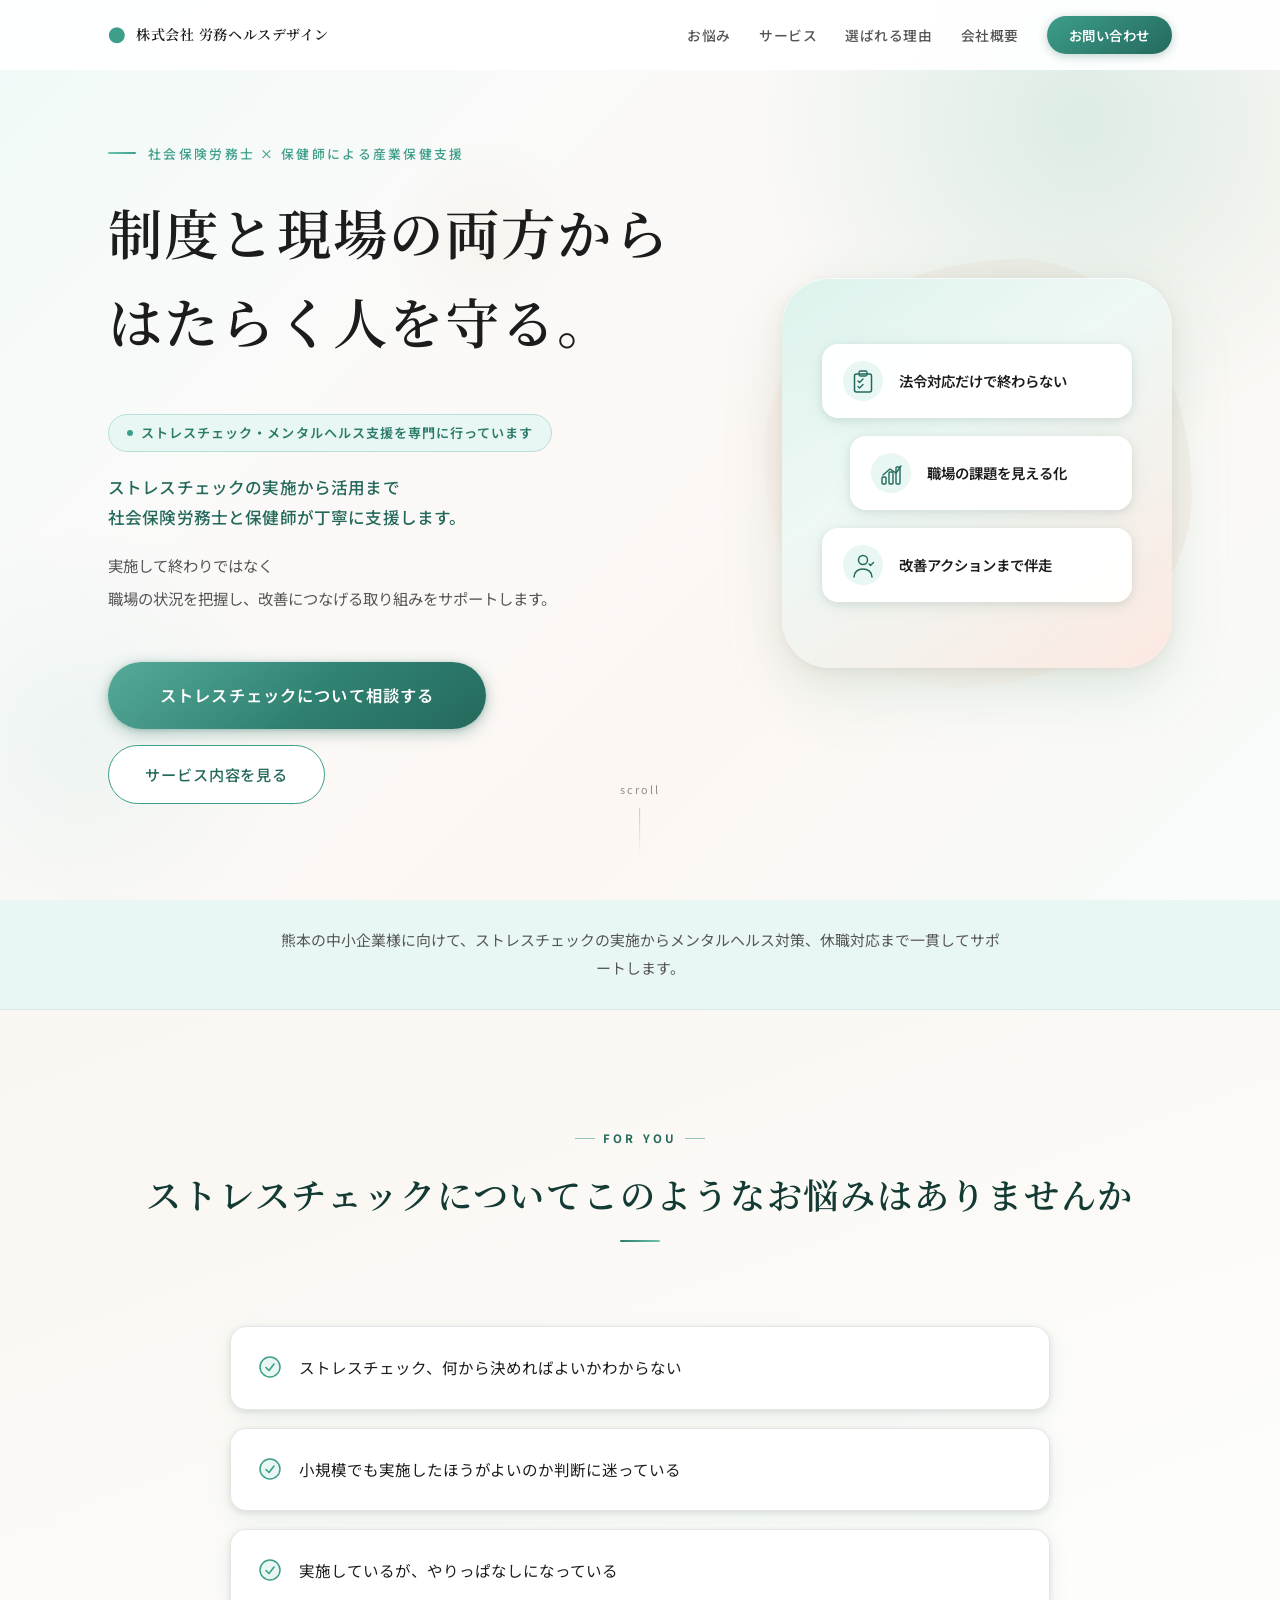
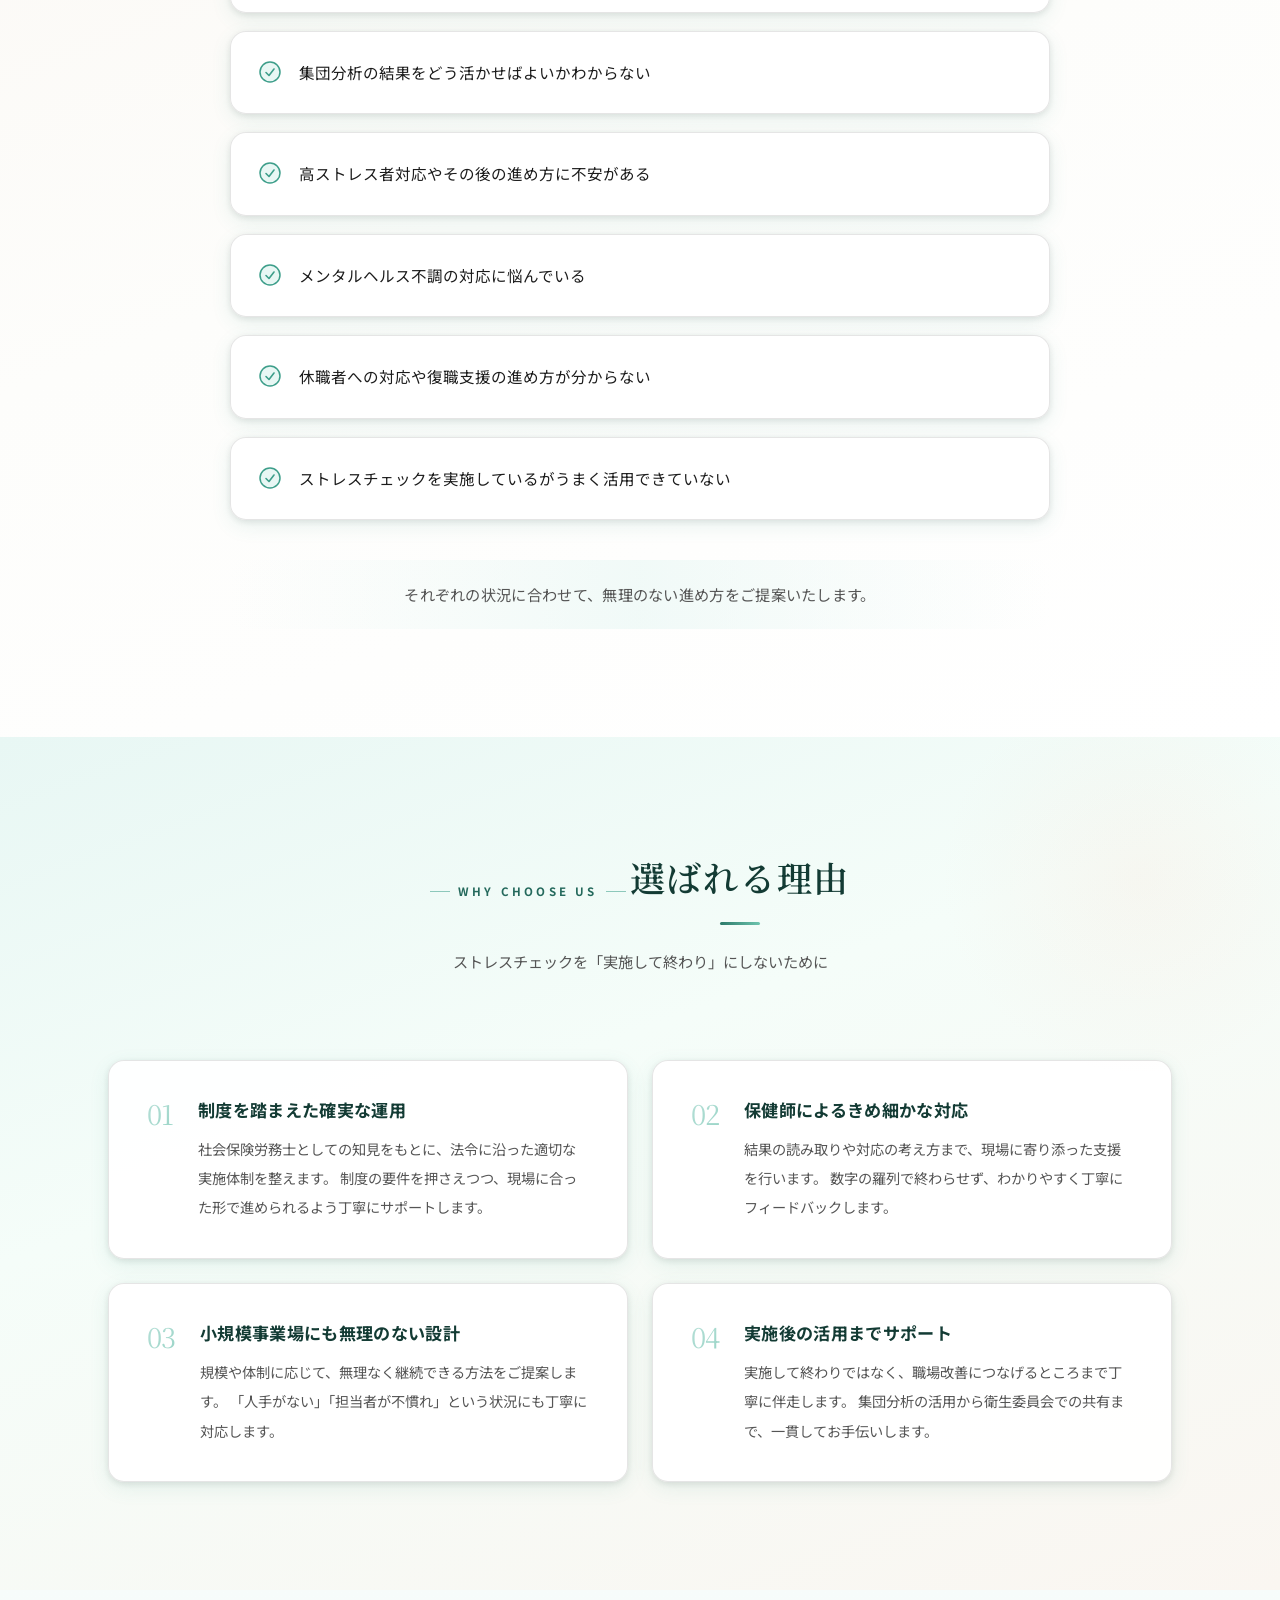
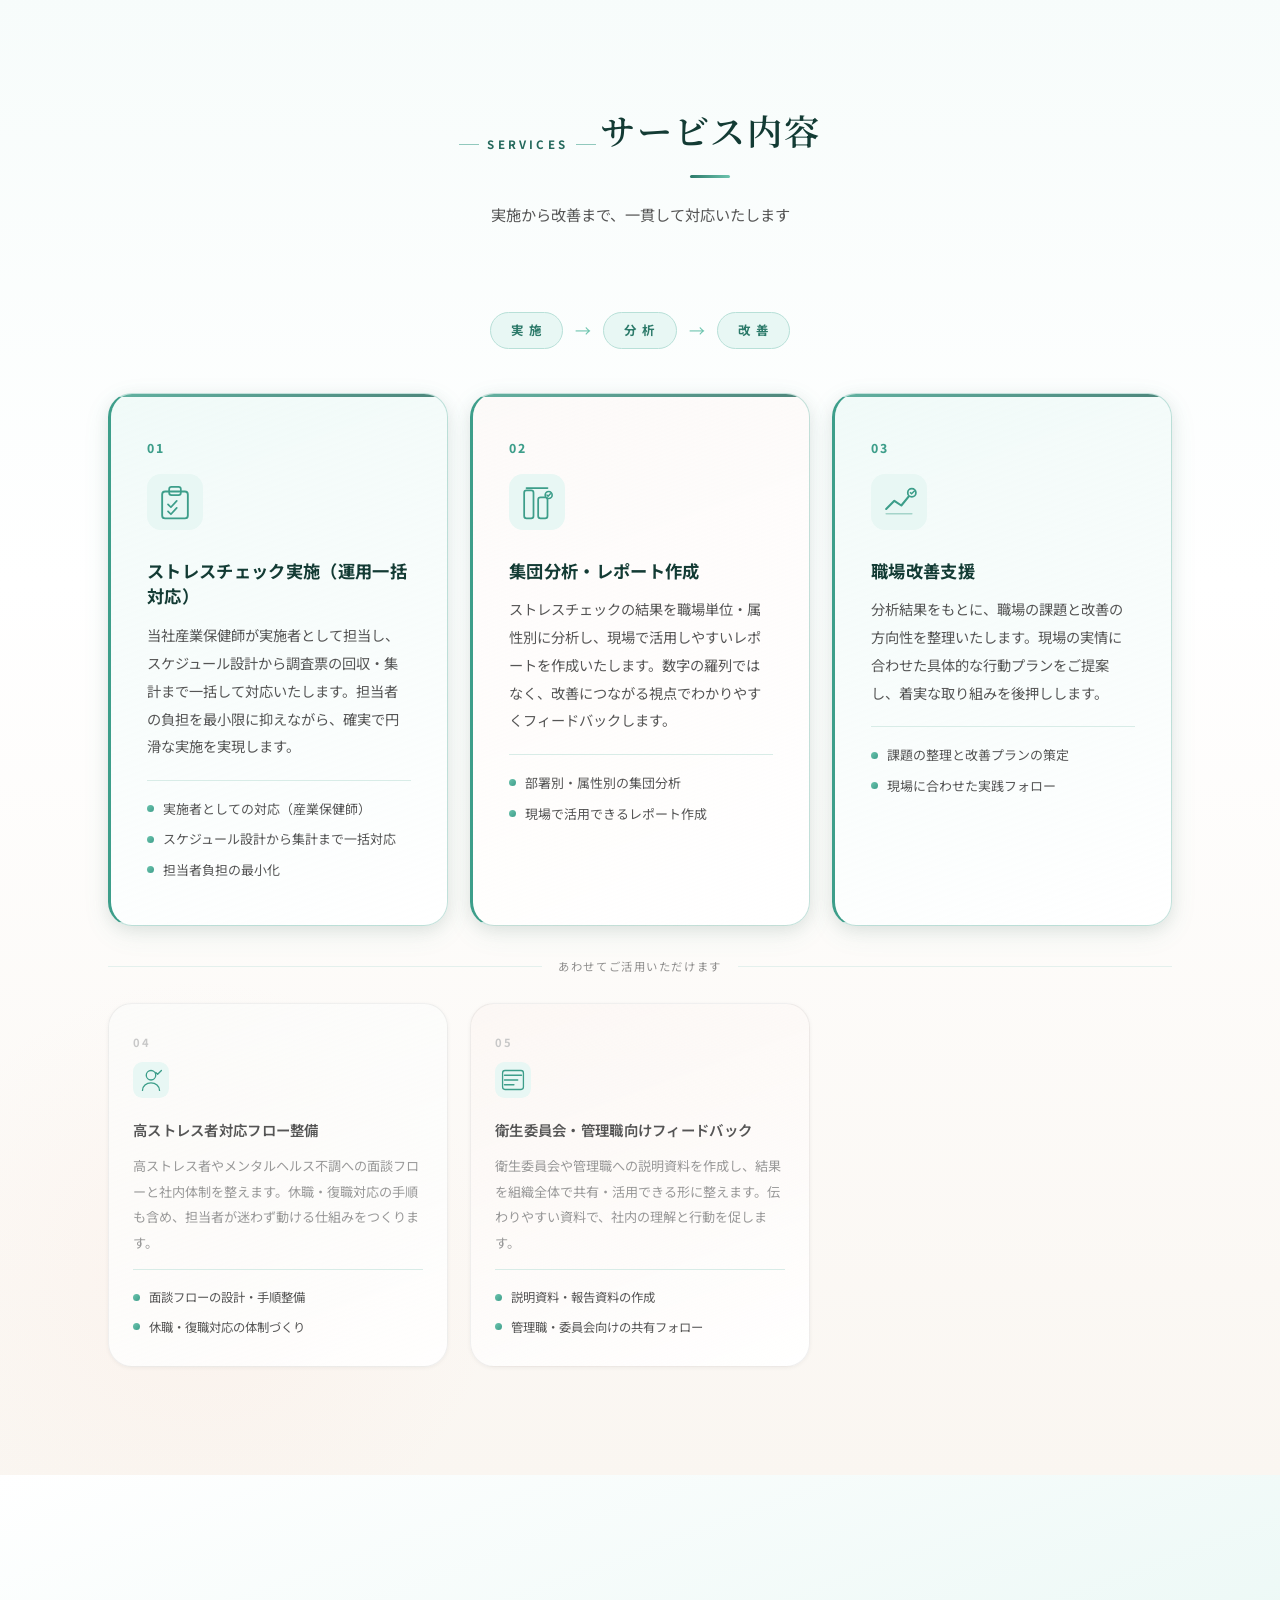
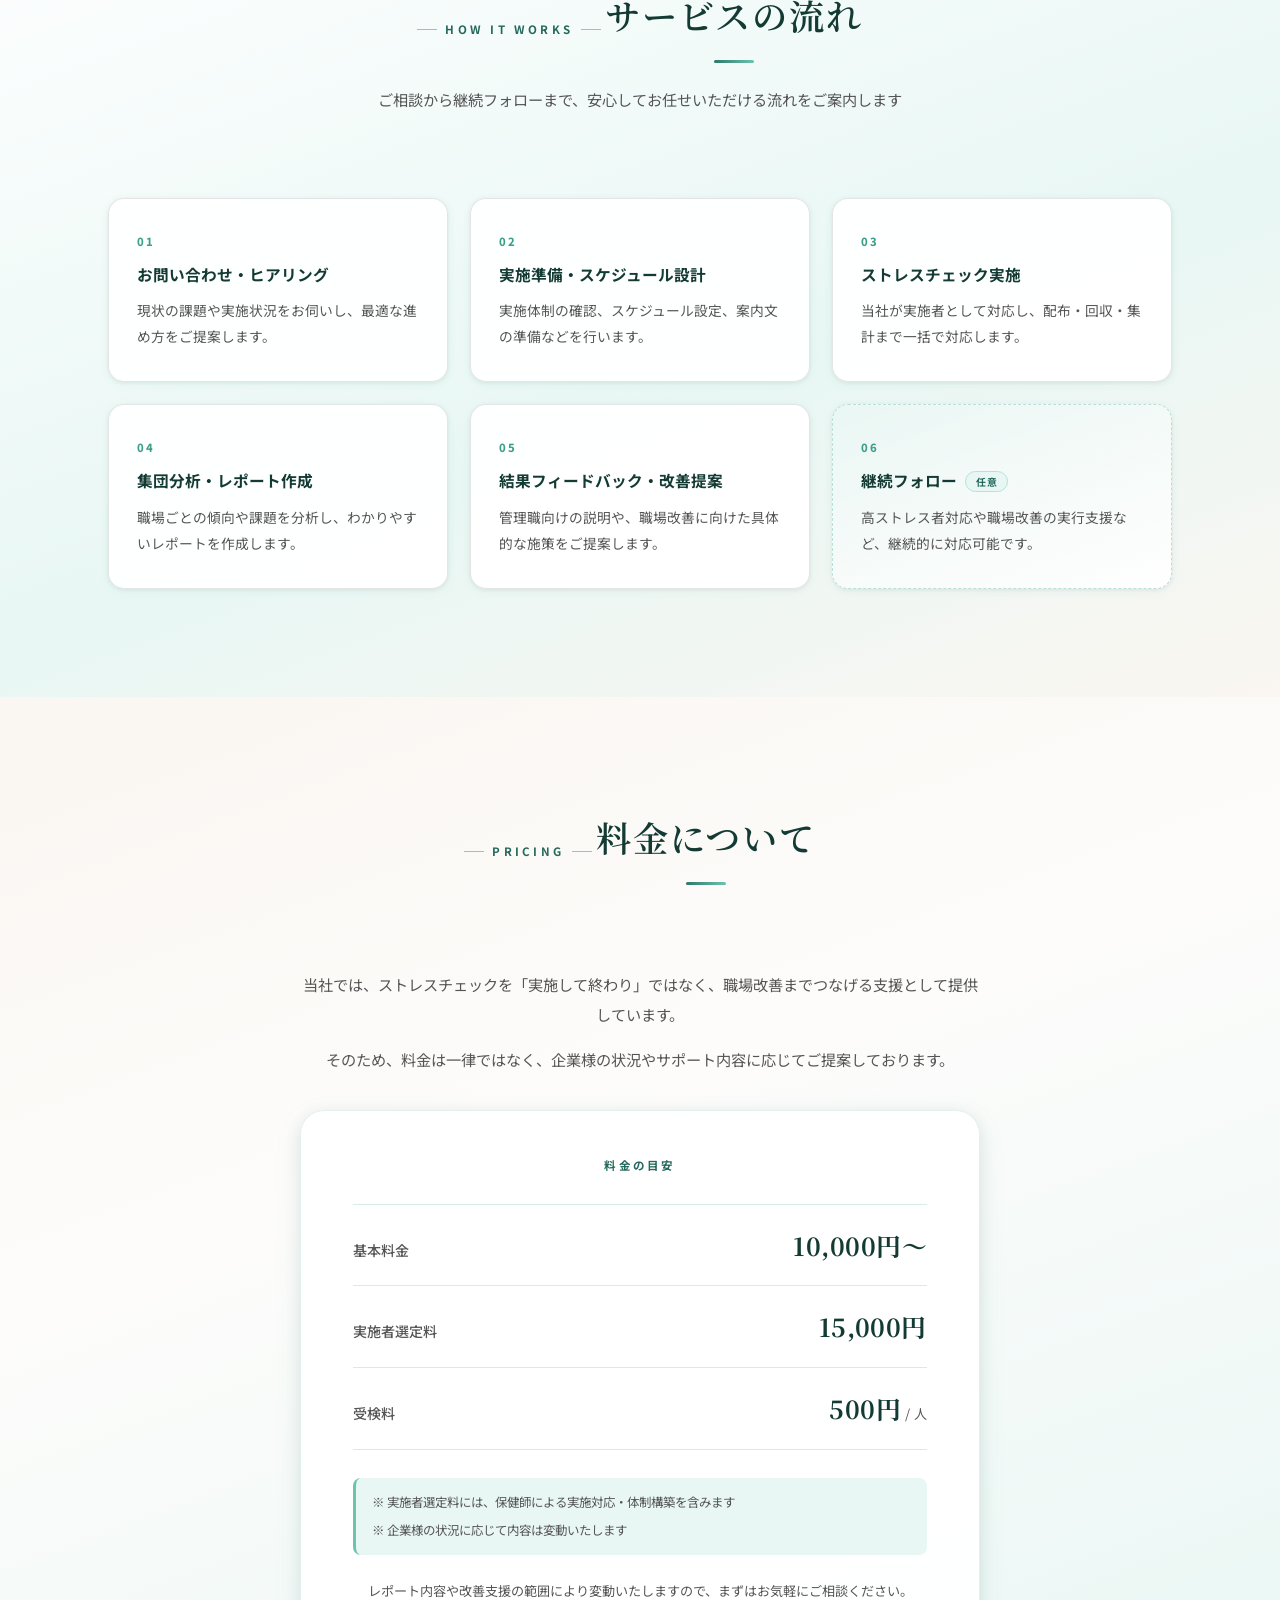
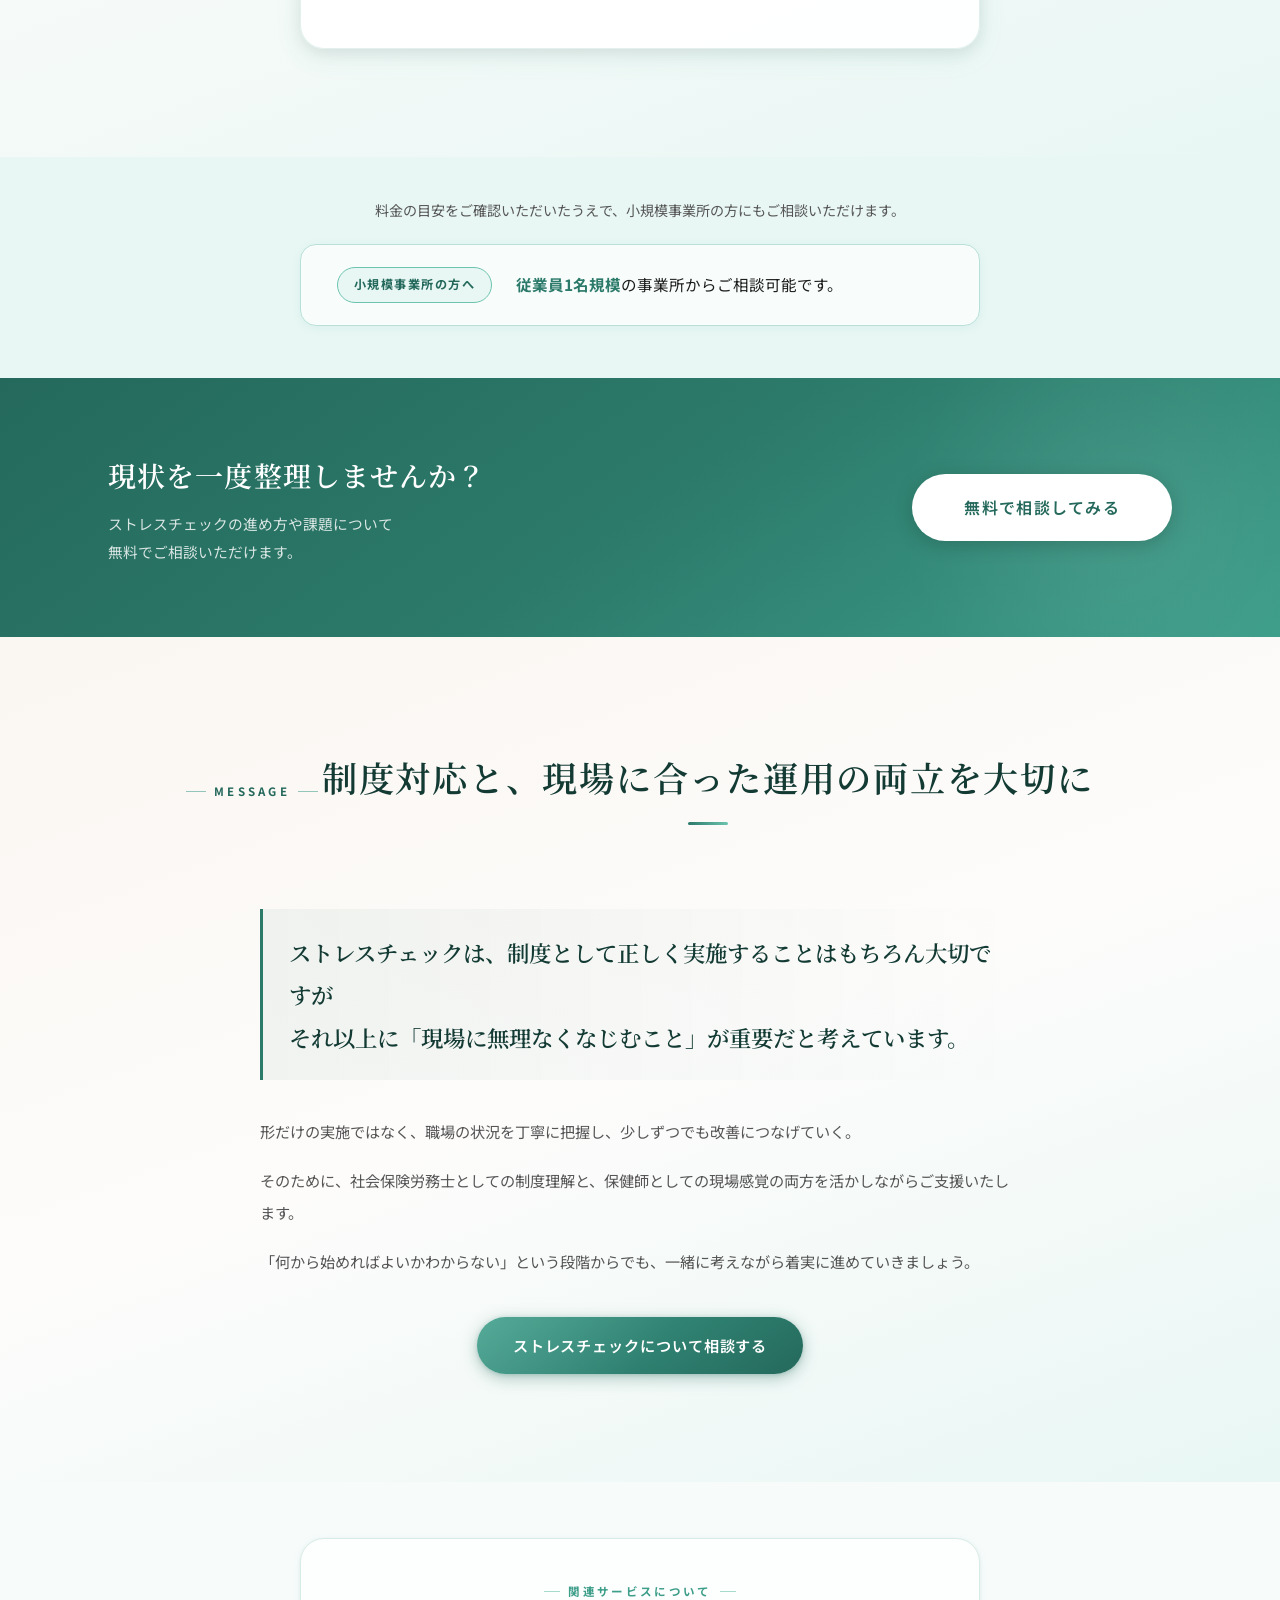
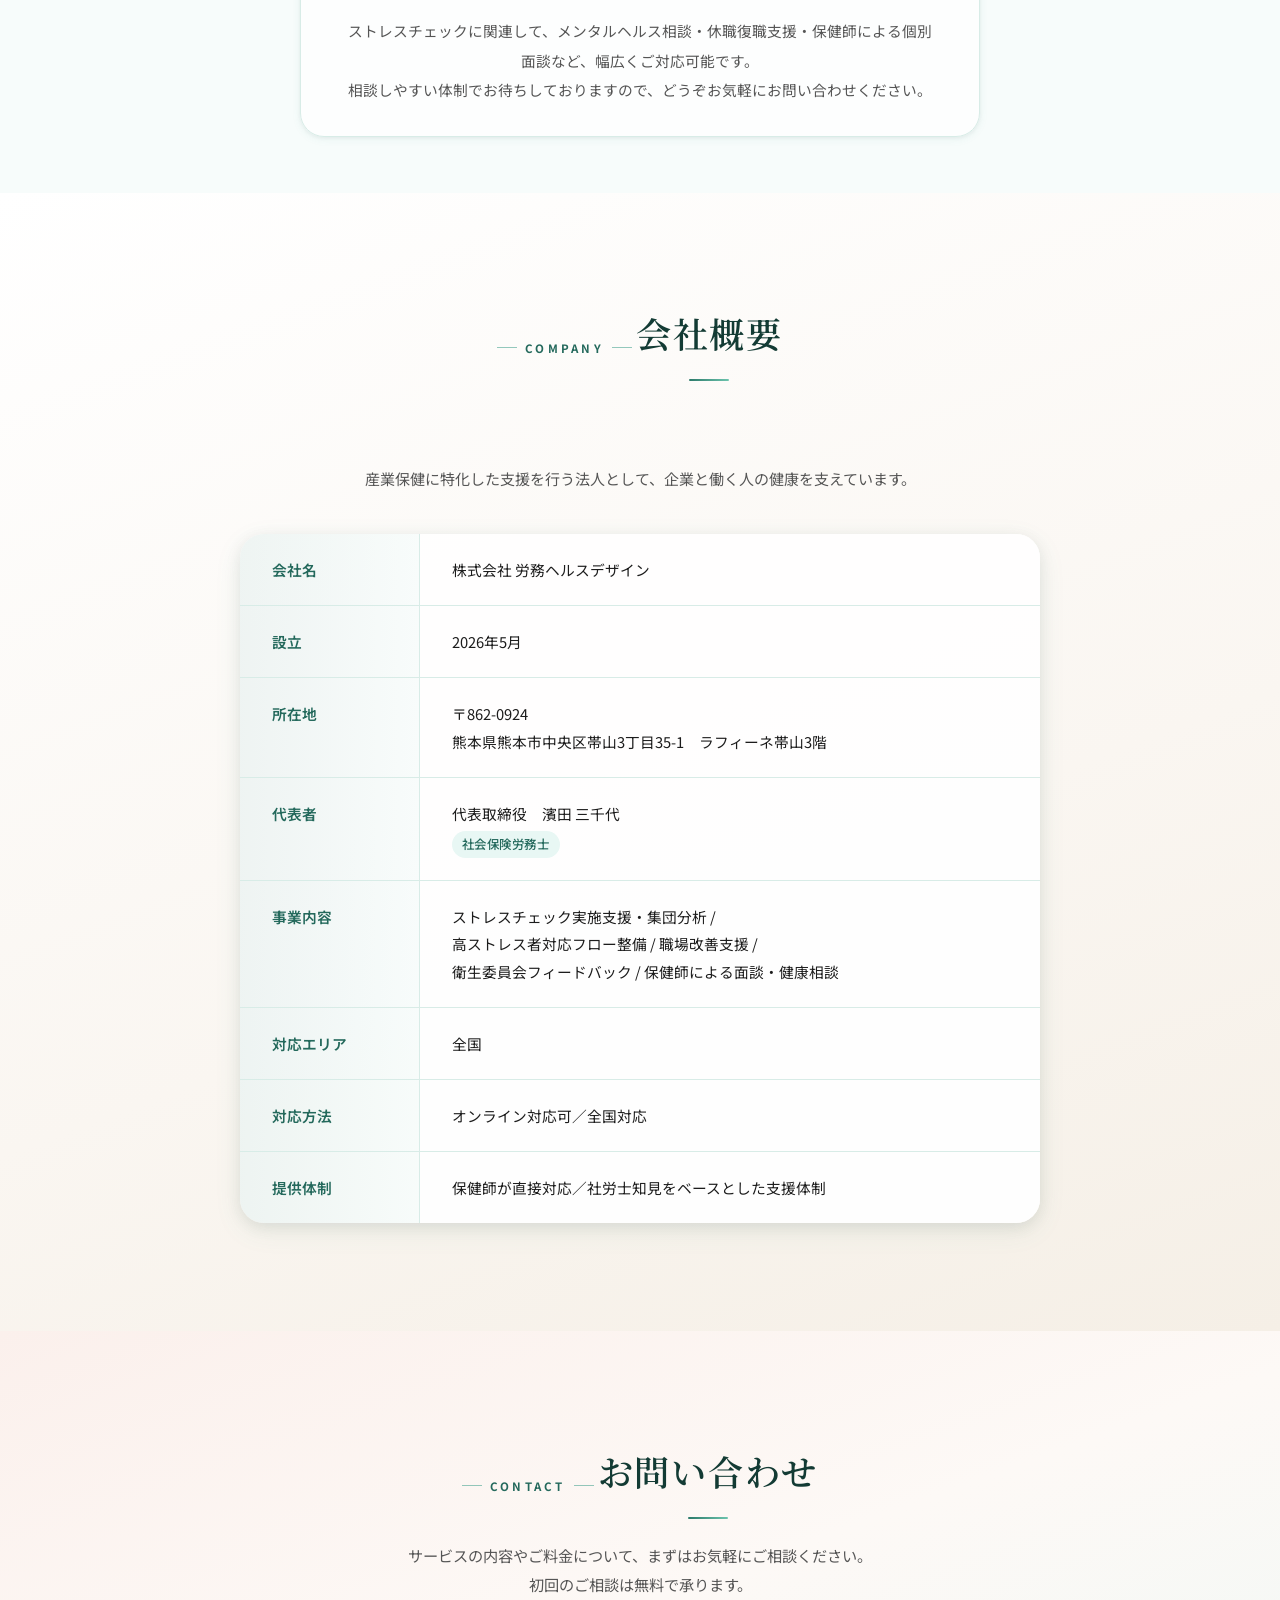
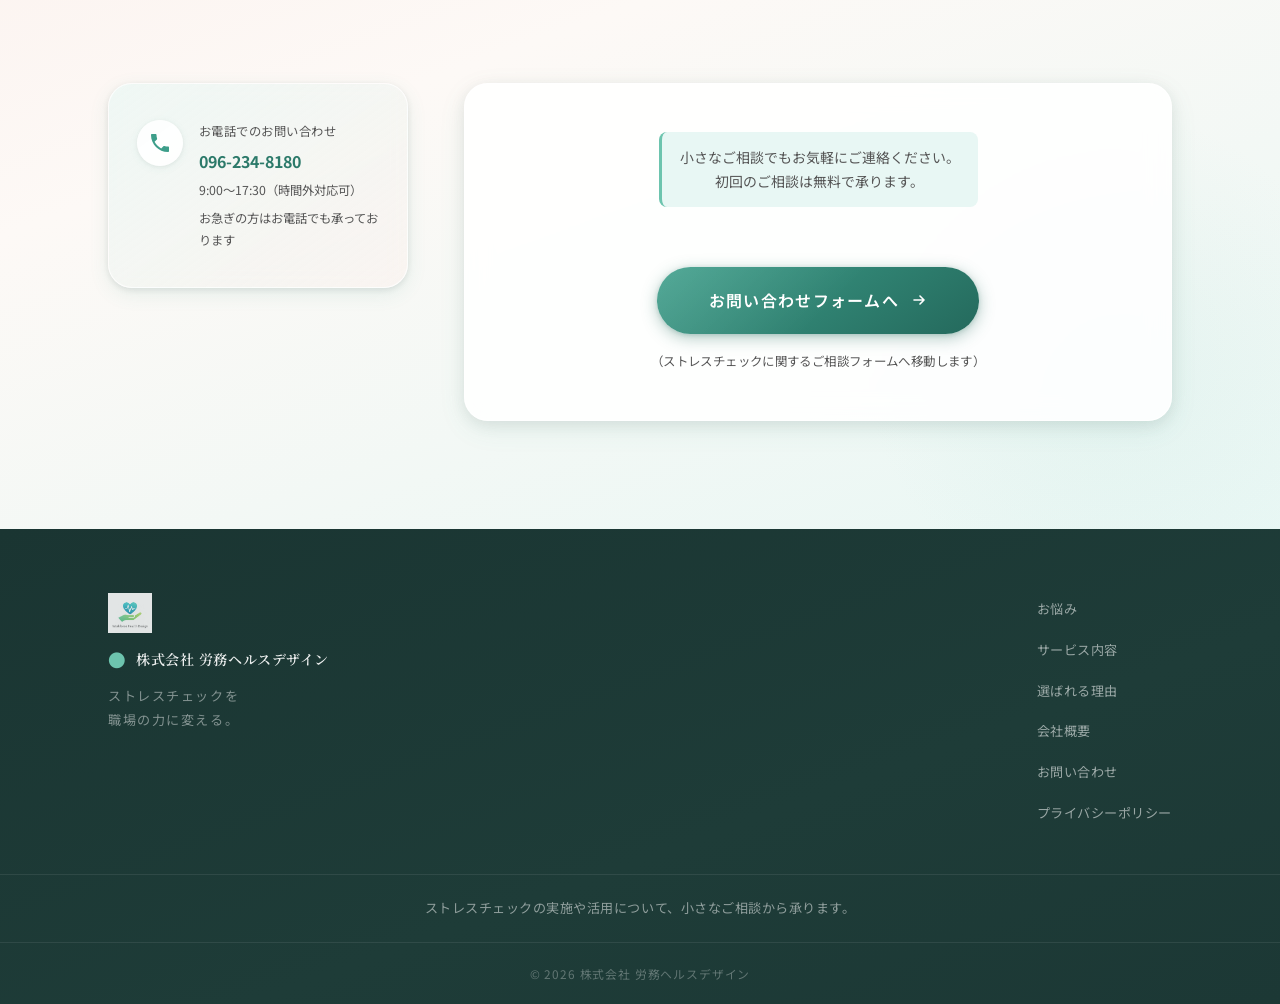
==== commit f8608e64: "プライバシーポリシーページを新規作成 - privacy.html を追加（全8項目・制定日2026年4月27日） - index.html フッターのプライバシーポリシーリンクを privacy.h" ====
--- a/index.html
+++ b/index.html
@@ -653,7 +653,7 @@
           <li><a href="#reasons">選ばれる理由</a></li>
           <li><a href="#company">会社概要</a></li>
           <li><a href="#contact">お問い合わせ</a></li>
-          <li><a href="#">プライバシーポリシー</a></li>
+          <li><a href="./privacy.html">プライバシーポリシー</a></li>
         </ul>
       </nav>
     </div>
--- a/style.css
+++ b/style.css
@@ -497,7 +497,7 @@
   line-height: 1.65;
   letter-spacing: .04em;
   color: var(--color-text);
-  margin-bottom: 28px;
+  margin-bottom: 48px;
   /* ブラウザの自動折り返しを抑制 */
   overflow-wrap: normal;
   word-break: keep-all;
@@ -521,6 +521,27 @@
   align-items: center;
   gap: 16px;
   flex-wrap: wrap;
+}
+
+.hero__actions .btn--primary {
+  padding: 19px 52px;
+  font-size: 1.02rem;
+  letter-spacing: .07em;
+}
+.hero__actions .btn--primary:hover {
+  transform: translateY(-4px);
+  box-shadow: 0 14px 36px rgba(36,105,92,.55), 0 4px 12px rgba(36,105,92,.28);
+  background: linear-gradient(145deg, var(--color-primary-d) 0%, #1a5247 100%);
+}
+@media (max-width: 600px) {
+  .hero__actions .btn--primary {
+    padding: 17px 40px;
+    font-size: .97rem;
+    width: 100%;
+  }
+  .hero__actions .btn--outline {
+    width: 100%;
+  }
 }
 
 /* ---- Visual side ---- */
@@ -926,11 +947,13 @@
 /* ---- Main service cards (01–03) ---- */
 .service-card--main {
   padding: 44px 36px;
-  border: 1.5px solid rgba(61,158,138,.2);
-  background: linear-gradient(160deg, rgba(232,247,244,.55), rgba(255,255,255,.98));
+  border: 1.5px solid rgba(61,158,138,.3);
+  border-left: 3px solid var(--color-primary);
+  background: linear-gradient(160deg, rgba(232,247,244,.60), rgba(255,255,255,.98));
+  box-shadow: var(--shadow-md);
 }
 .service-card--main::before {
-  opacity: .7;
+  opacity: .8;
 }
 .service-card--main .service-card__num {
   font-size: .76rem;
@@ -952,33 +975,33 @@
 /* ---- Sub service cards (04–06) ---- */
 .service-card--sub {
   padding: 28px 24px;
-  box-shadow: var(--shadow-sm);
-  background: linear-gradient(160deg, rgba(247,252,251,.6), rgba(255,255,255,.92));
-  border: 1px solid rgba(0,0,0,.07);
+  box-shadow: 0 1px 4px rgba(0,0,0,.05);
+  background: linear-gradient(160deg, rgba(250,252,251,.5), rgba(255,255,255,.88));
+  border: 1px solid rgba(0,0,0,.06);
 }
 .service-card--sub .service-card__num {
-  color: #b8b8b8;
+  color: #c8c8c8;
   margin-bottom: 10px;
 }
 .service-card--sub .service-card__icon {
   margin-bottom: 14px;
 }
 .service-card--sub .service-card__icon svg {
-  width: 38px;
-  height: 38px;
+  width: 36px;
+  height: 36px;
 }
 .service-card--sub .service-card__title {
-  font-size: .92rem;
+  font-size: .9rem;
   font-weight: 600;
-  color: var(--color-text);
+  color: var(--color-text-sub);
 }
 .service-card--sub .service-card__text {
-  font-size: .83rem;
-  color: #888;
+  font-size: .82rem;
+  color: #999;
   margin-bottom: 14px;
 }
 .service-card--sub .service-card__list li {
-  font-size: .78rem;
+  font-size: .77rem;
 }
 
 /* ---- Row divider between main / sub services ---- */
@@ -1012,10 +1035,10 @@
 @media (max-width: 600px) {
   .services__flow-bar { gap: 8px; }
   .services__flow-bar__step { padding: 5px 14px; font-size: .72rem; }
-  .services__grid { grid-template-columns: 1fr; }
-  .service-card { padding: 28px 24px; }
-  .service-card--main { padding: 32px 24px; }
-  .service-card--sub { padding: 22px 20px; }
+  .services__grid { grid-template-columns: 1fr; gap: 24px; }
+  .service-card { padding: 30px 24px; }
+  .service-card--main { padding: 36px 26px; }
+  .service-card--sub { padding: 26px 22px; }
 }
 
 /* ============================================
@@ -1702,7 +1725,7 @@
 .sp-only { display: none; }
 @media (max-width: 600px) {
   .sp-only { display: inline; }
-  .concerns__item { padding: 18px 20px; font-size: .92rem; }
+  .concerns__item { padding: 22px 24px; font-size: .93rem; }
   .concerns__closing { padding: 16px 0; font-size: .9rem; }
 }
 
@@ -1778,8 +1801,8 @@
   .flow-steps { grid-template-columns: repeat(2, 1fr); }
 }
 @media (max-width: 600px) {
-  .flow-steps { grid-template-columns: 1fr; }
-  .flow-step { padding: 24px 22px; }
+  .flow-steps { grid-template-columns: 1fr; gap: 24px; }
+  .flow-step { padding: 28px 26px; }
 }
 
 /* ============================================
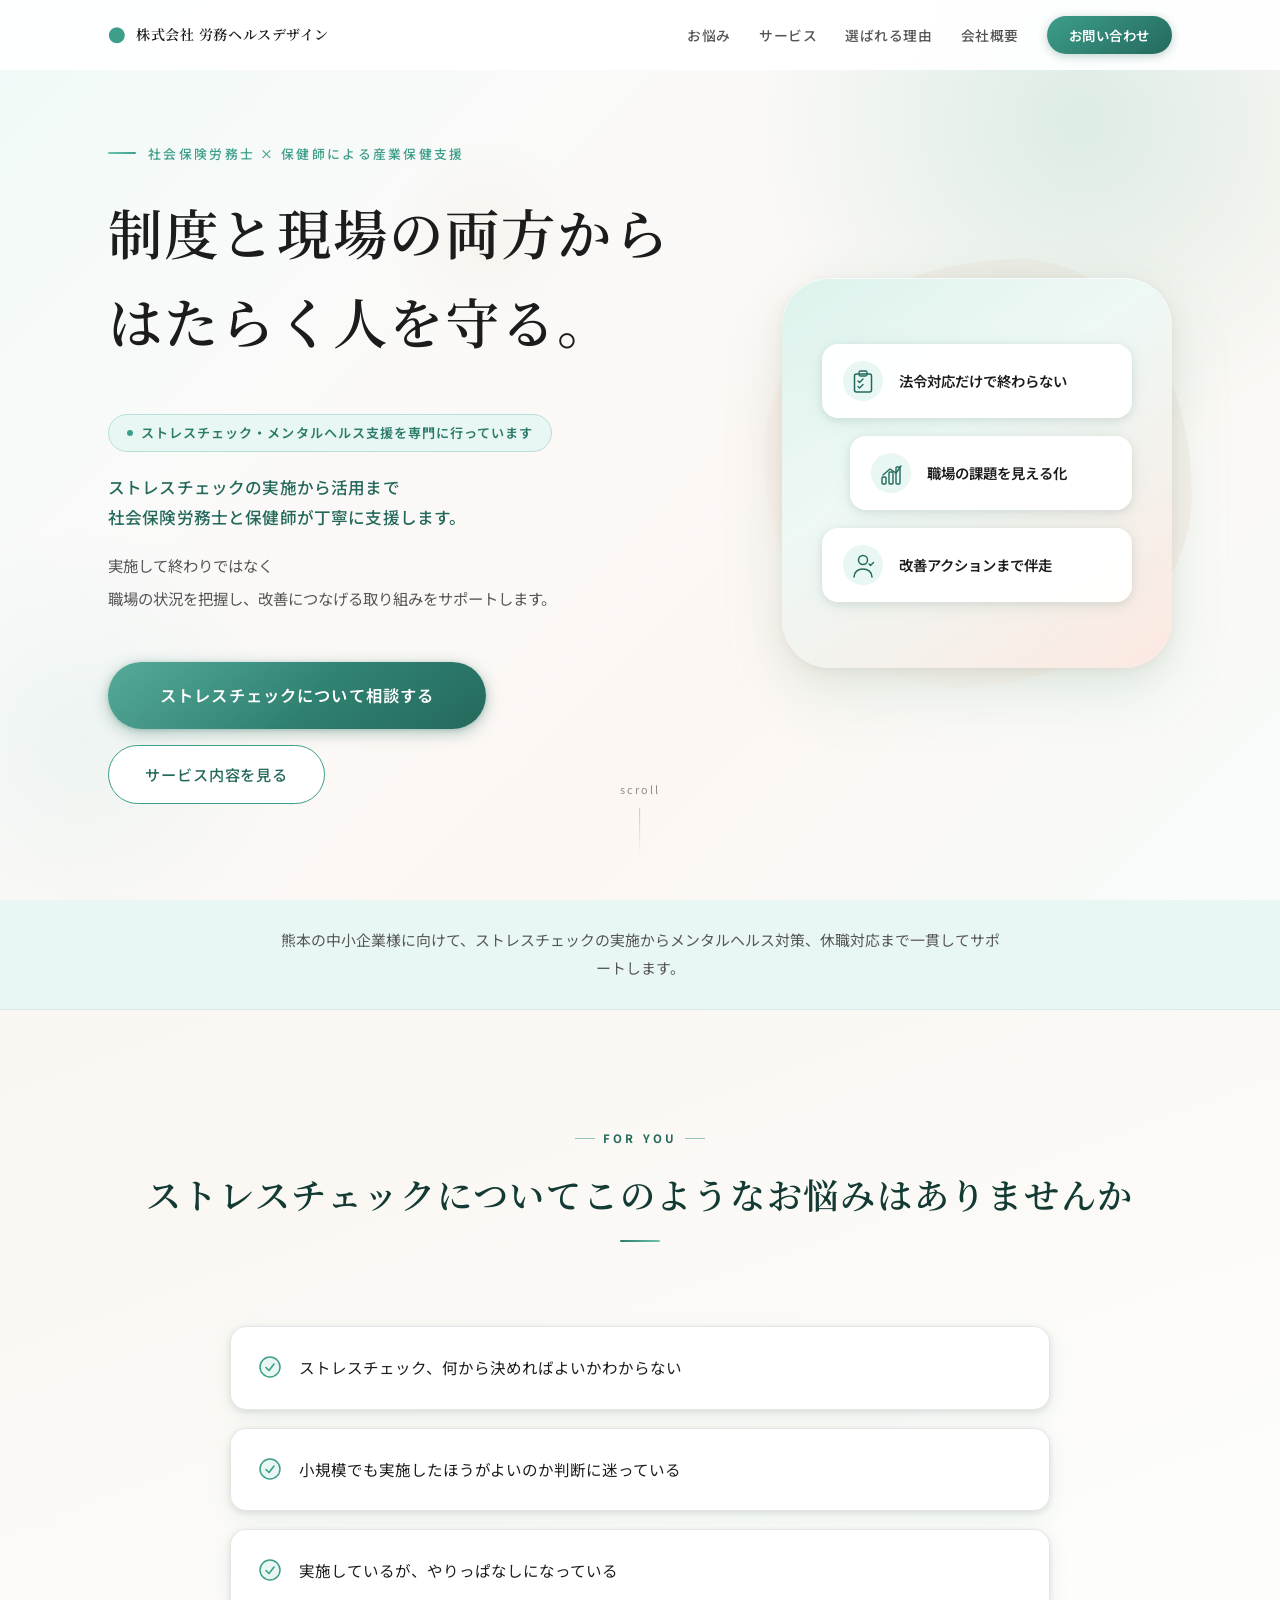
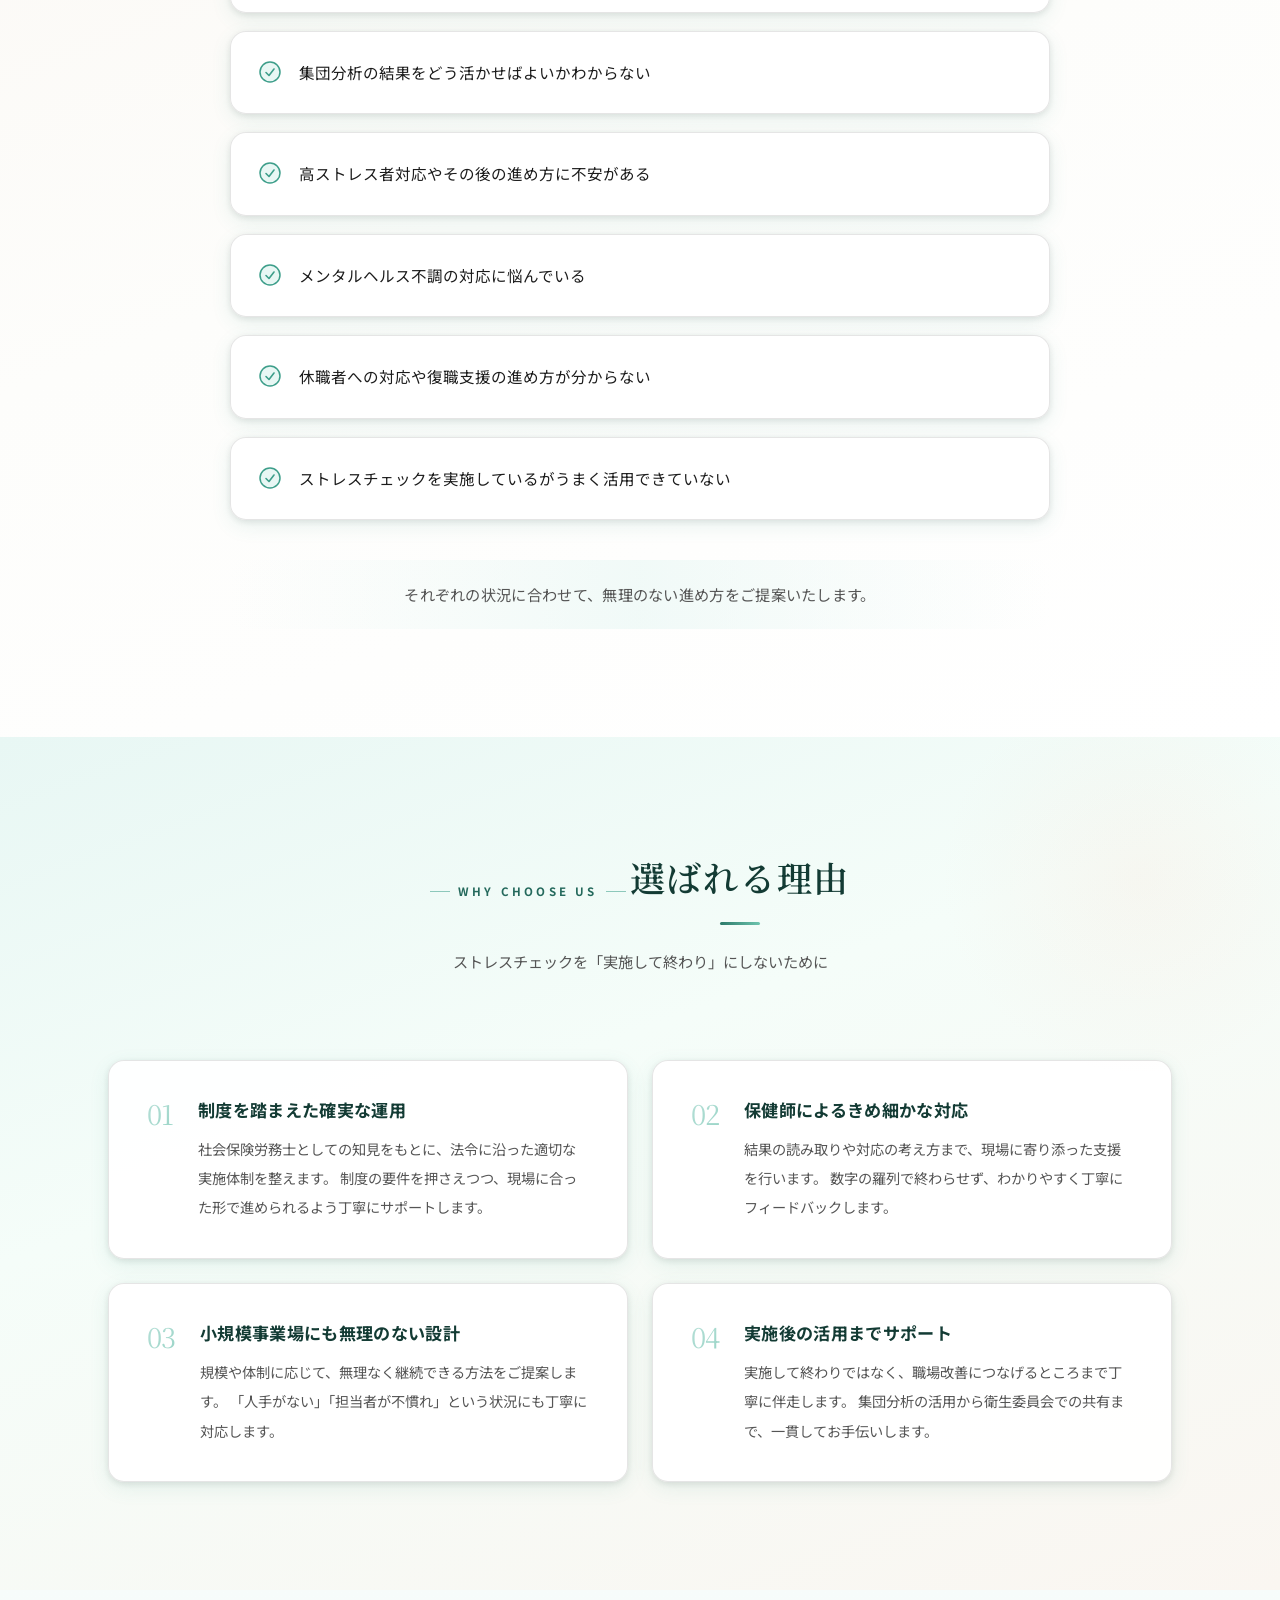
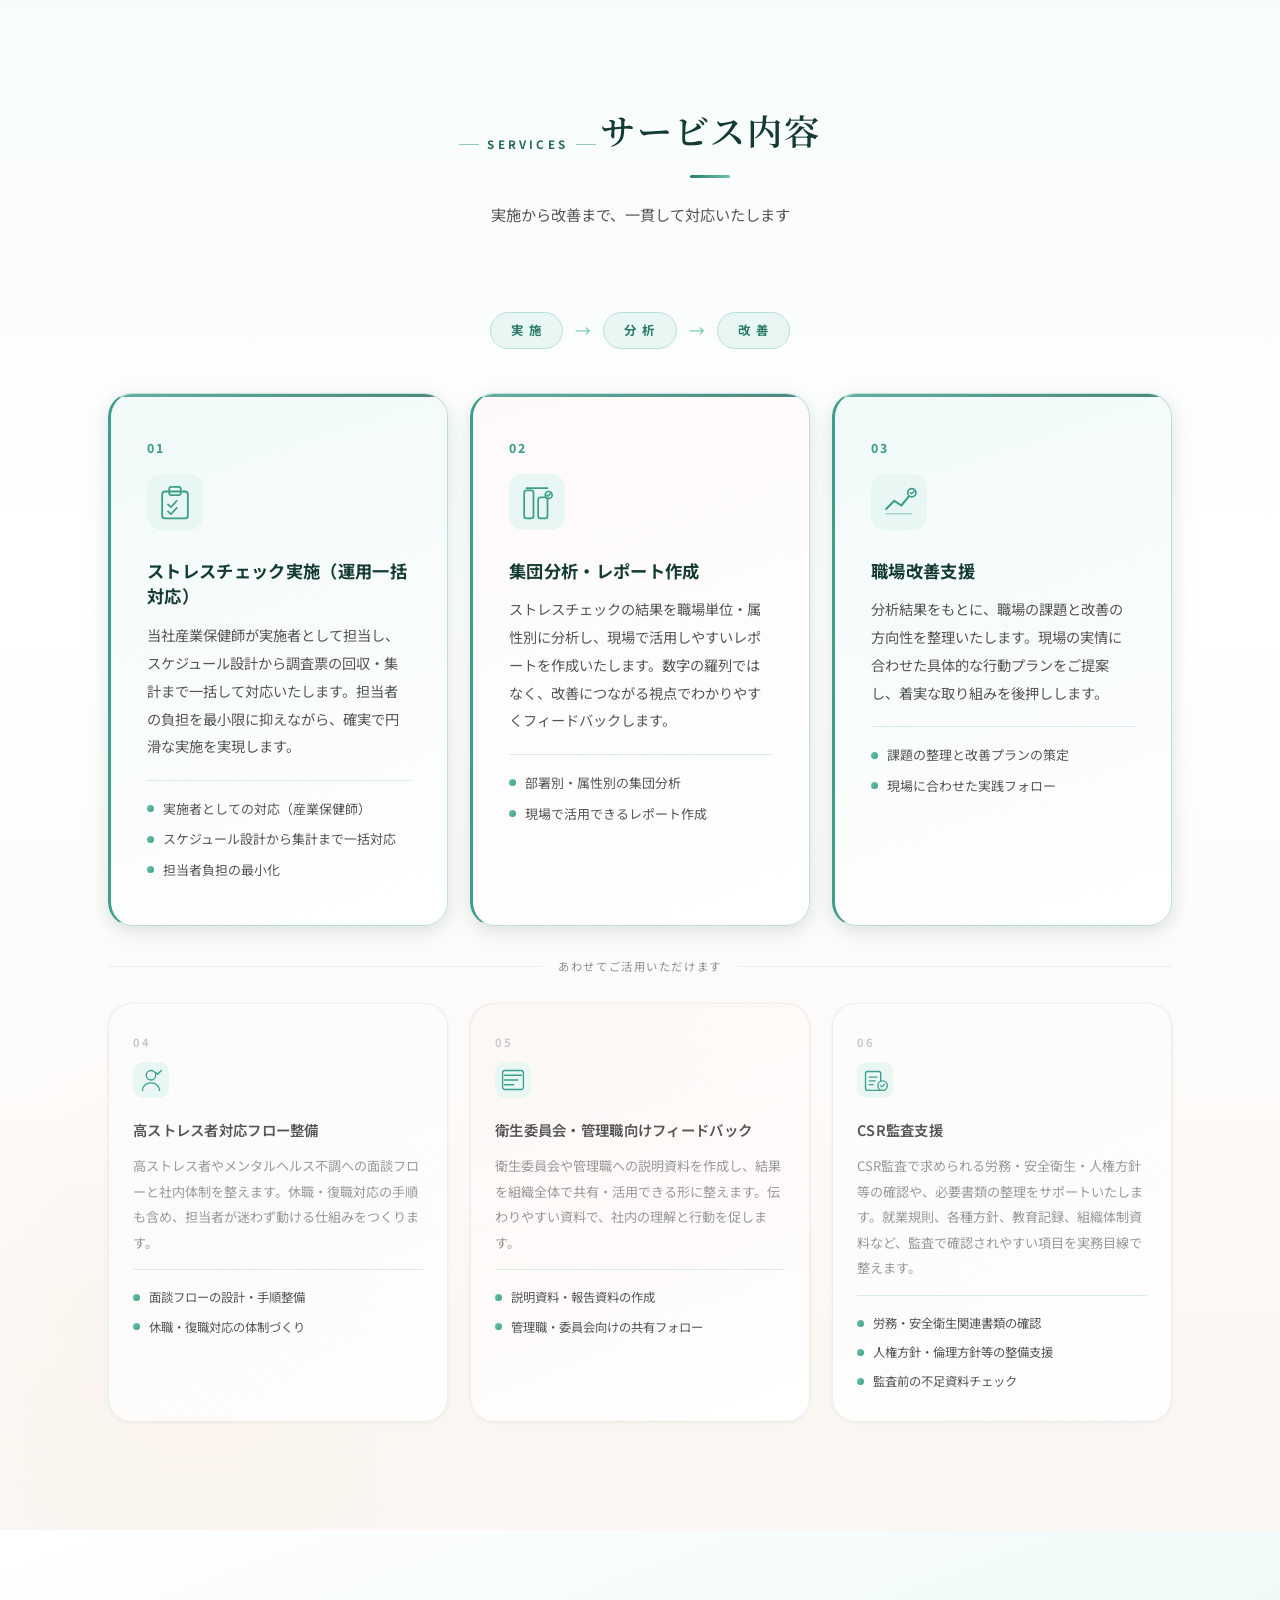
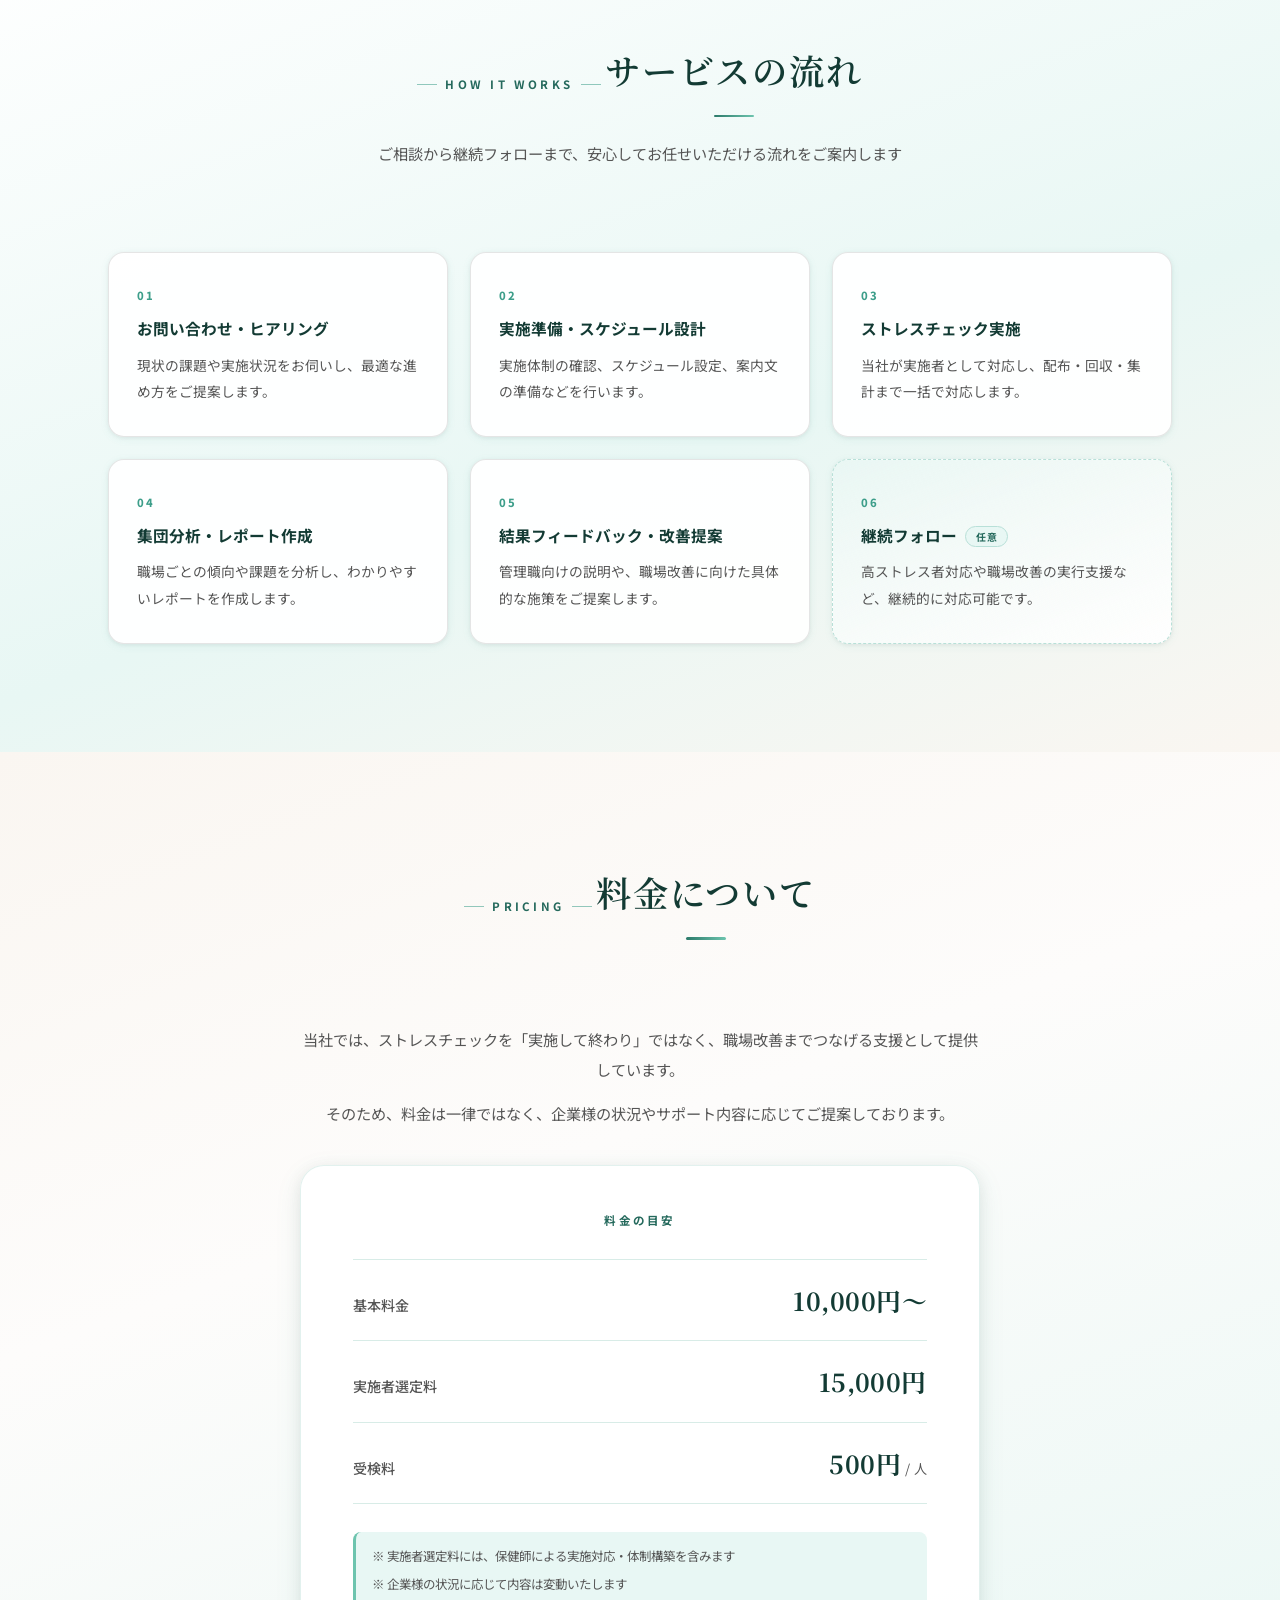
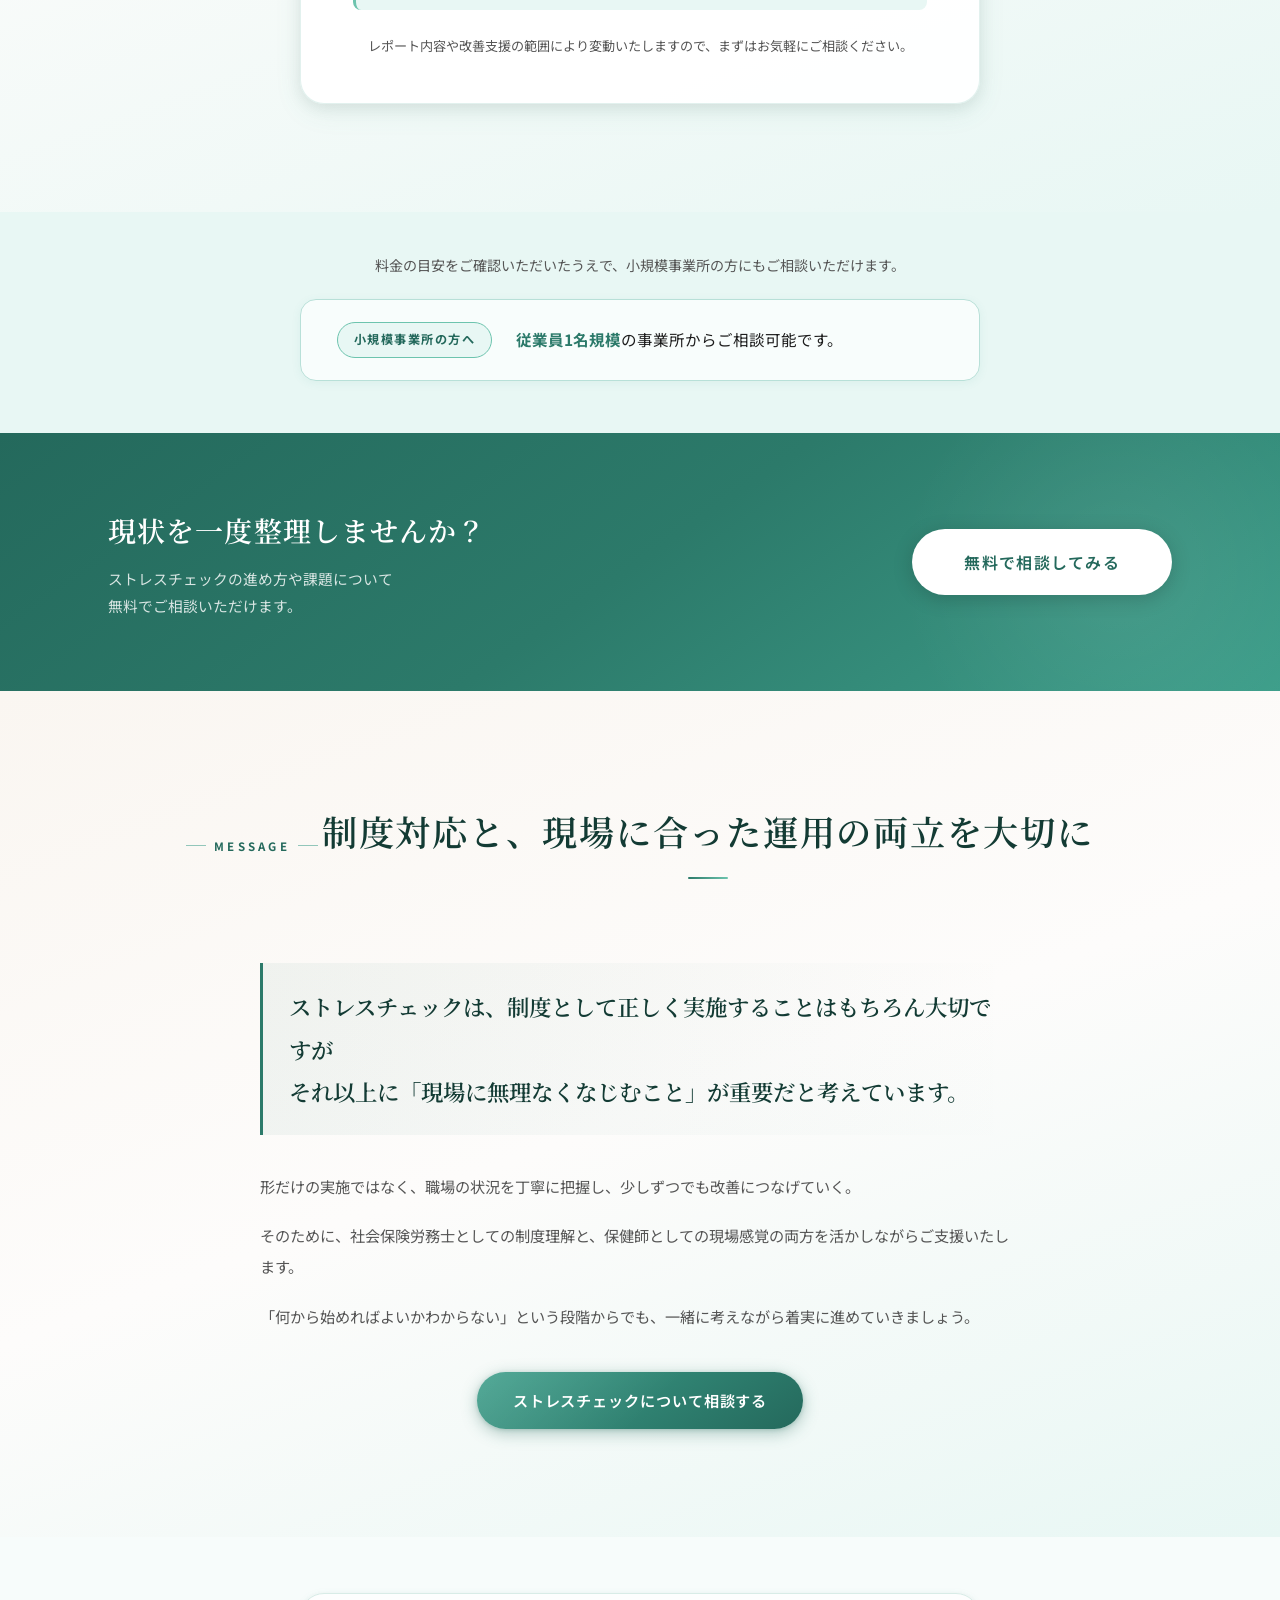
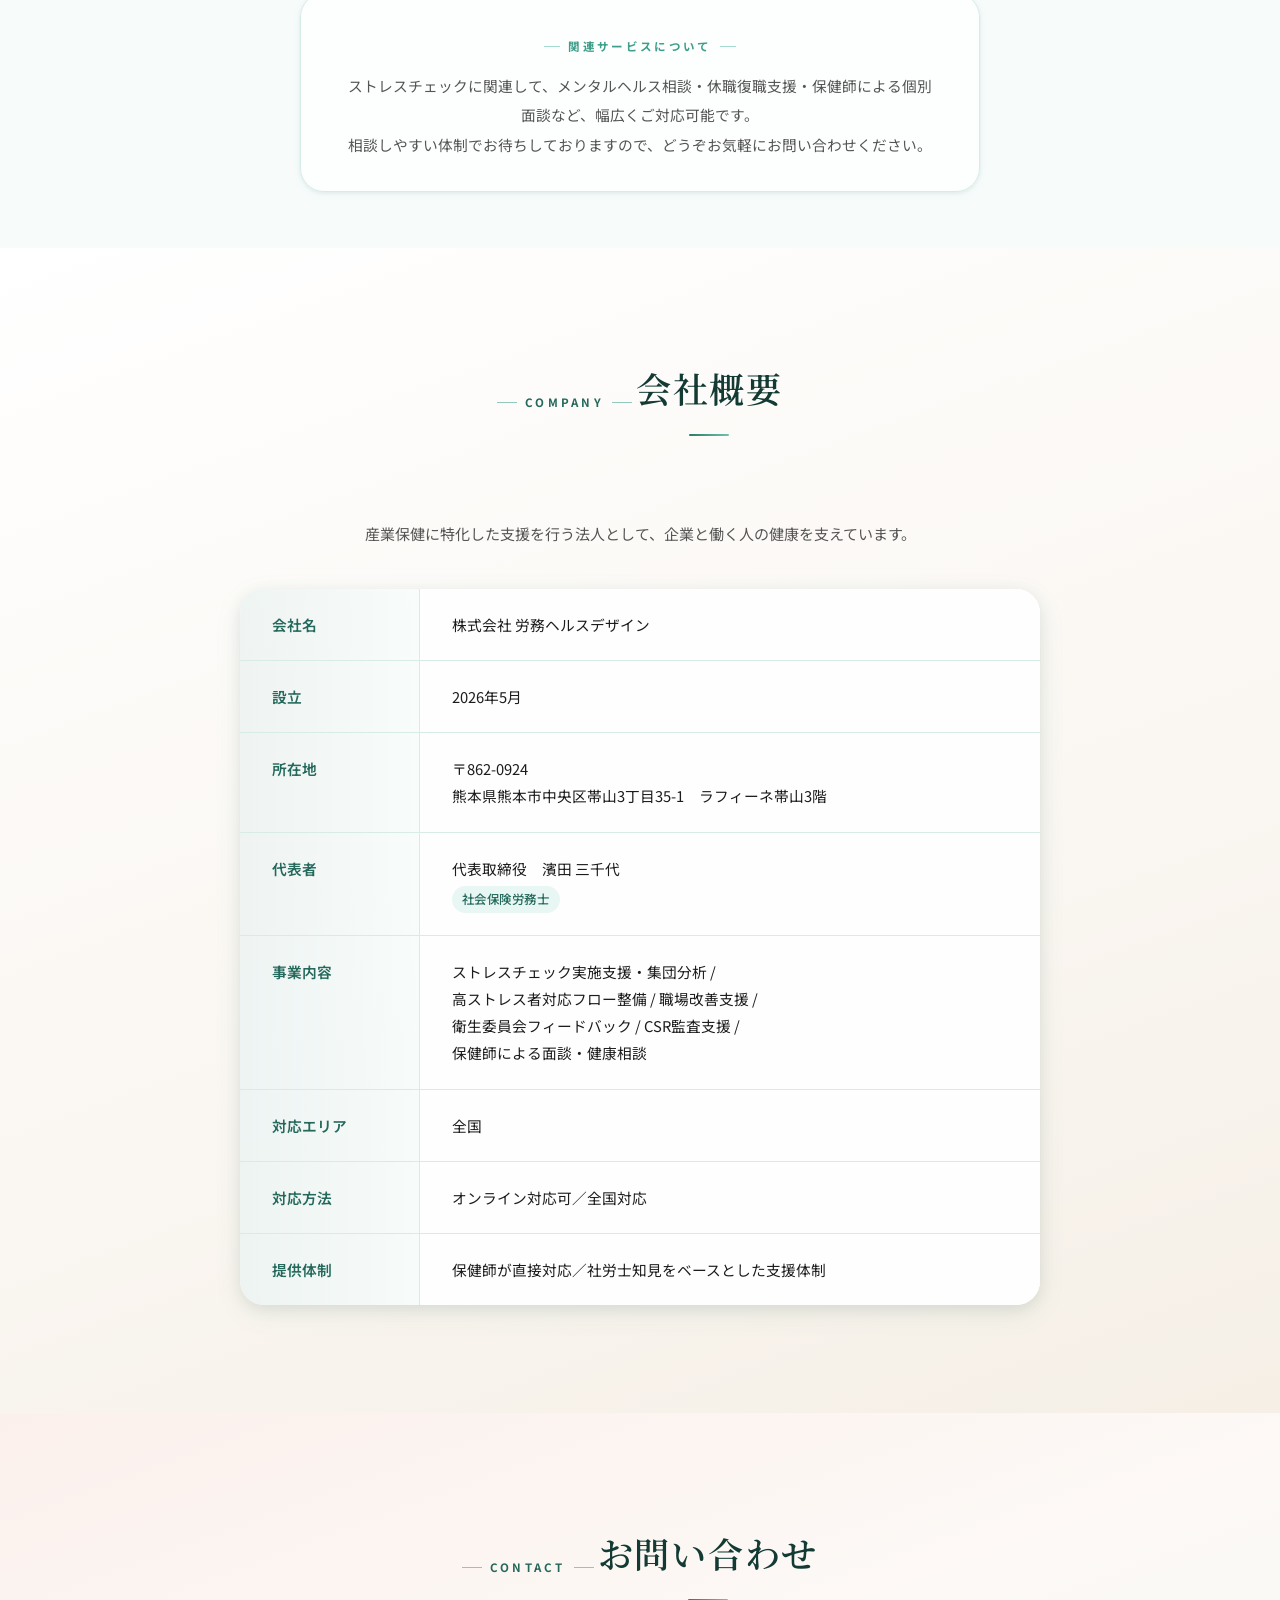
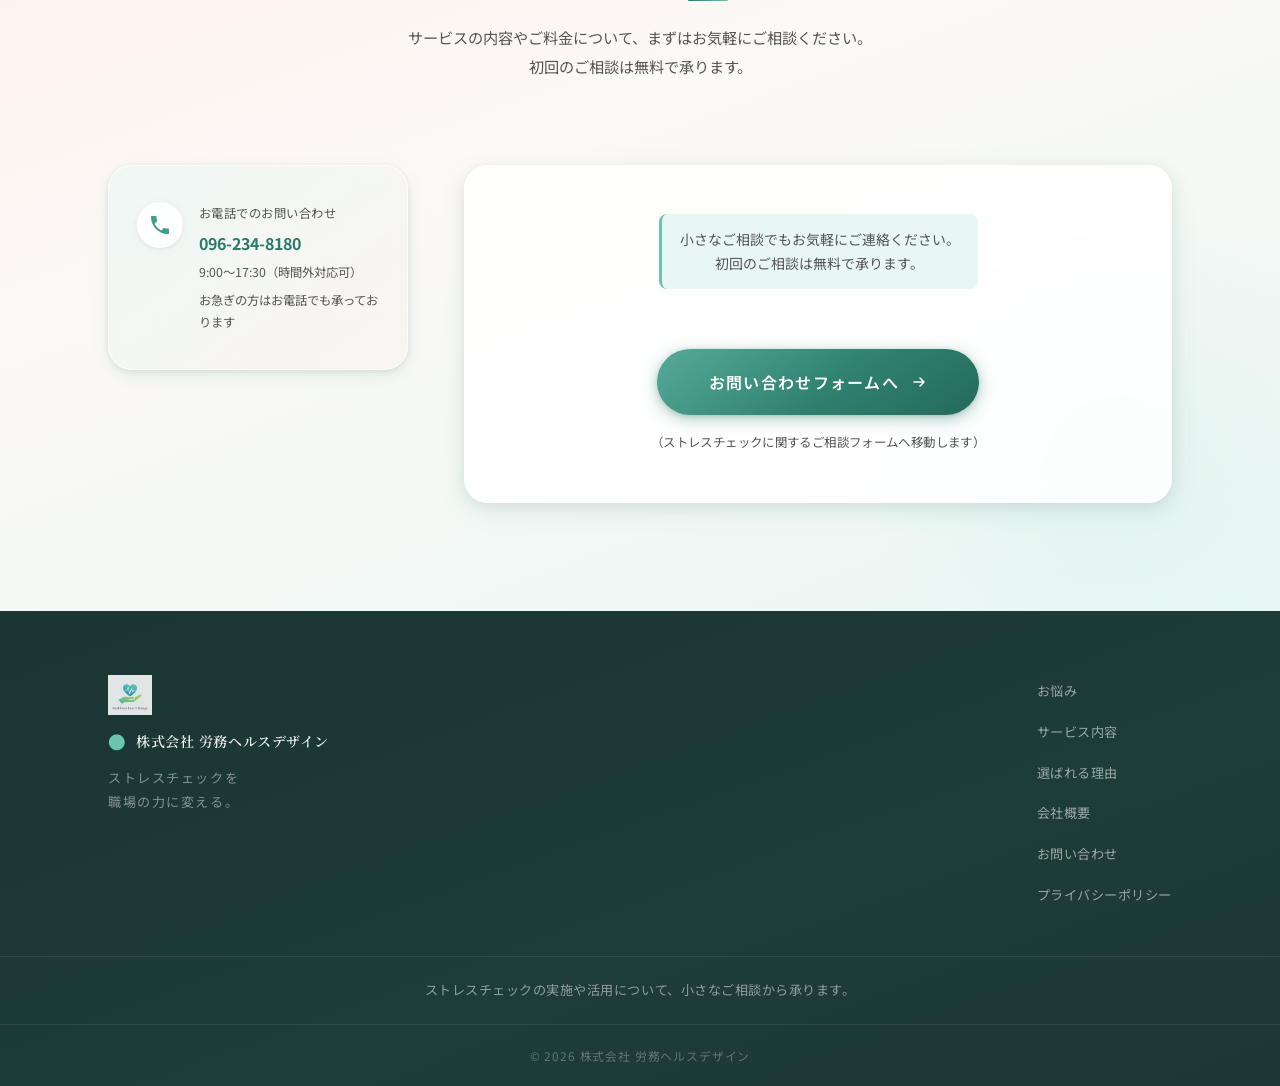
==== commit 09d99dba: "CSR監査支援をサービス内容に追加" ====
--- a/index.html
+++ b/index.html
@@ -4,19 +4,19 @@
   <meta charset="UTF-8" />
   <meta name="viewport" content="width=device-width, initial-scale=1.0" />
   <title>熊本の中小企業向けストレスチェック｜相談しやすい労務ヘルスデザイン</title>
-  <meta name="description" content="熊本の中小企業様向けにストレスチェックの実施支援を行っています。メンタルヘルスや休職対応まで、相談しやすい体制でサポートします。" />
+  <meta name="description" content="熊本の中小企業様向けにストレスチェックの実施支援を行っています。メンタルヘルスや休職対応、CSR監査支援まで、相談しやすい体制でサポートします。" />
 
   <!-- OGP -->
   <meta property="og:type" content="website" />
   <meta property="og:site_name" content="株式会社 労務ヘルスデザイン" />
   <meta property="og:title" content="熊本の中小企業向けストレスチェック｜相談しやすい労務ヘルスデザイン" />
-  <meta property="og:description" content="熊本の中小企業様向けにストレスチェックの実施支援を行っています。メンタルヘルスや休職対応まで、相談しやすい体制でサポートします。" />
+  <meta property="og:description" content="熊本の中小企業様向けにストレスチェックの実施支援を行っています。メンタルヘルスや休職対応、CSR監査支援まで、相談しやすい体制でサポートします。" />
   <meta property="og:url" content="https://health-design-site.vercel.app/" />
 
   <!-- Twitter Card -->
   <meta name="twitter:card" content="summary_large_image" />
   <meta name="twitter:title" content="熊本の中小企業向けストレスチェック｜相談しやすい労務ヘルスデザイン" />
-  <meta name="twitter:description" content="熊本の中小企業様向けにストレスチェックの実施支援を行っています。メンタルヘルスや休職対応まで、相談しやすい体制でサポートします。" />
+  <meta name="twitter:description" content="熊本の中小企業様向けにストレスチェックの実施支援を行っています。メンタルヘルスや休職対応、CSR監査支援まで、相談しやすい体制でサポートします。" />
 
   <link rel="preconnect" href="https://fonts.googleapis.com" />
   <link rel="preconnect" href="https://fonts.gstatic.com" crossorigin />
@@ -386,6 +386,28 @@
           </ul>
         </div>
 
+        <div class="service-card service-card--sub">
+          <div class="service-card__num">06</div>
+          <div class="service-card__icon">
+            <svg width="38" height="38" viewBox="0 0 38 38" fill="none" aria-hidden="true">
+              <rect width="38" height="38" rx="10" fill="#E8F7F4"/>
+              <rect x="9" y="10" width="16" height="20" rx="2" stroke="#3D9E8A" stroke-width="1.4"/>
+              <path d="M13 16h8M13 20h6M13 24h4" stroke="#3D9E8A" stroke-width="1.3" stroke-linecap="round"/>
+              <circle cx="27" cy="25" r="5" fill="#E8F7F4" stroke="#3D9E8A" stroke-width="1.4"/>
+              <path d="M25 25l1.2 1.2 2.8-2.8" stroke="#3D9E8A" stroke-width="1.3" stroke-linecap="round" stroke-linejoin="round"/>
+            </svg>
+          </div>
+          <h3 class="service-card__title">CSR監査支援</h3>
+          <p class="service-card__text">
+            CSR監査で求められる労務・安全衛生・人権方針等の確認や、必要書類の整理をサポートいたします。就業規則、各種方針、教育記録、組織体制資料など、監査で確認されやすい項目を実務目線で整えます。
+          </p>
+          <ul class="service-card__list">
+            <li>労務・安全衛生関連書類の確認</li>
+            <li>人権方針・倫理方針等の整備支援</li>
+            <li>監査前の不足資料チェック</li>
+          </ul>
+        </div>
+
       </div>
     </div>
   </section>
@@ -568,7 +590,8 @@
               <td>
                 ストレスチェック実施支援・集団分析 /<br />
                 高ストレス者対応フロー整備 / 職場改善支援 /<br />
-                衛生委員会フィードバック / 保健師による面談・健康相談
+                衛生委員会フィードバック / CSR監査支援 /<br />
+                保健師による面談・健康相談
               </td>
             </tr>
             <tr>
